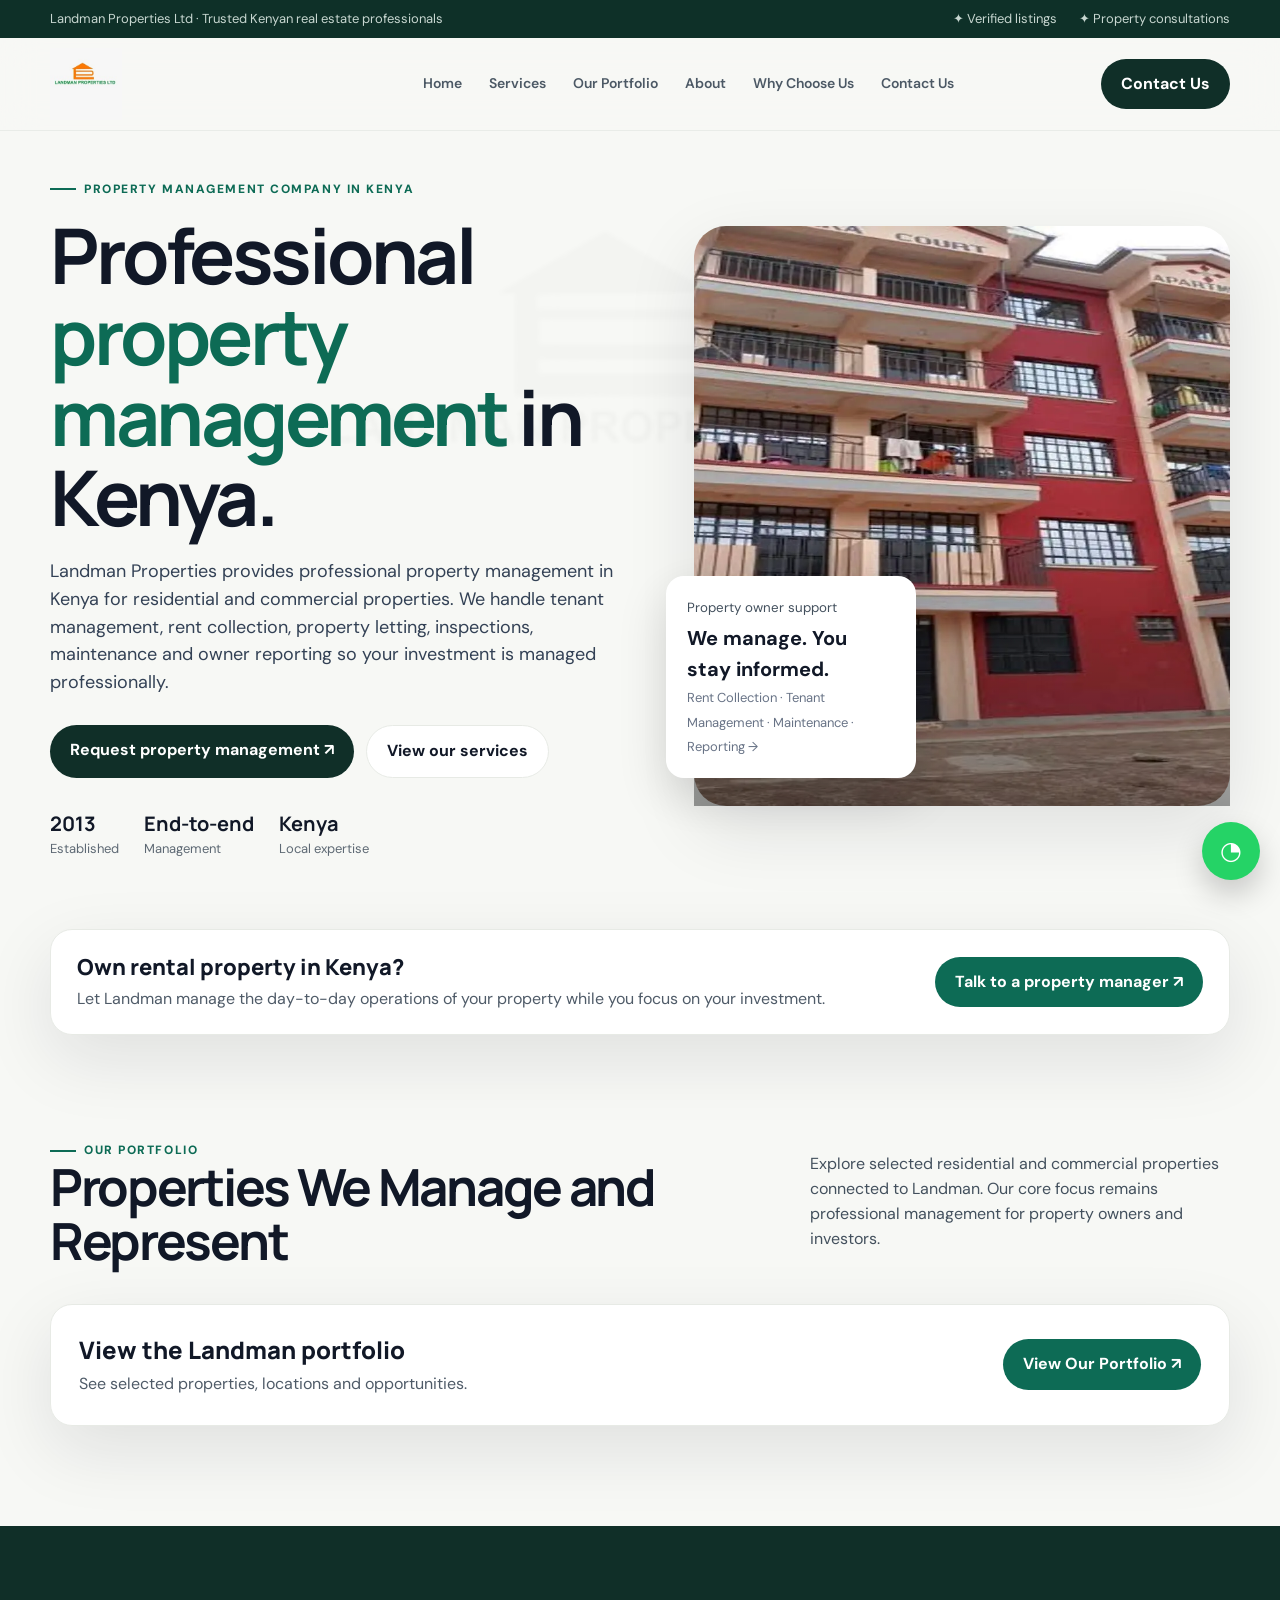
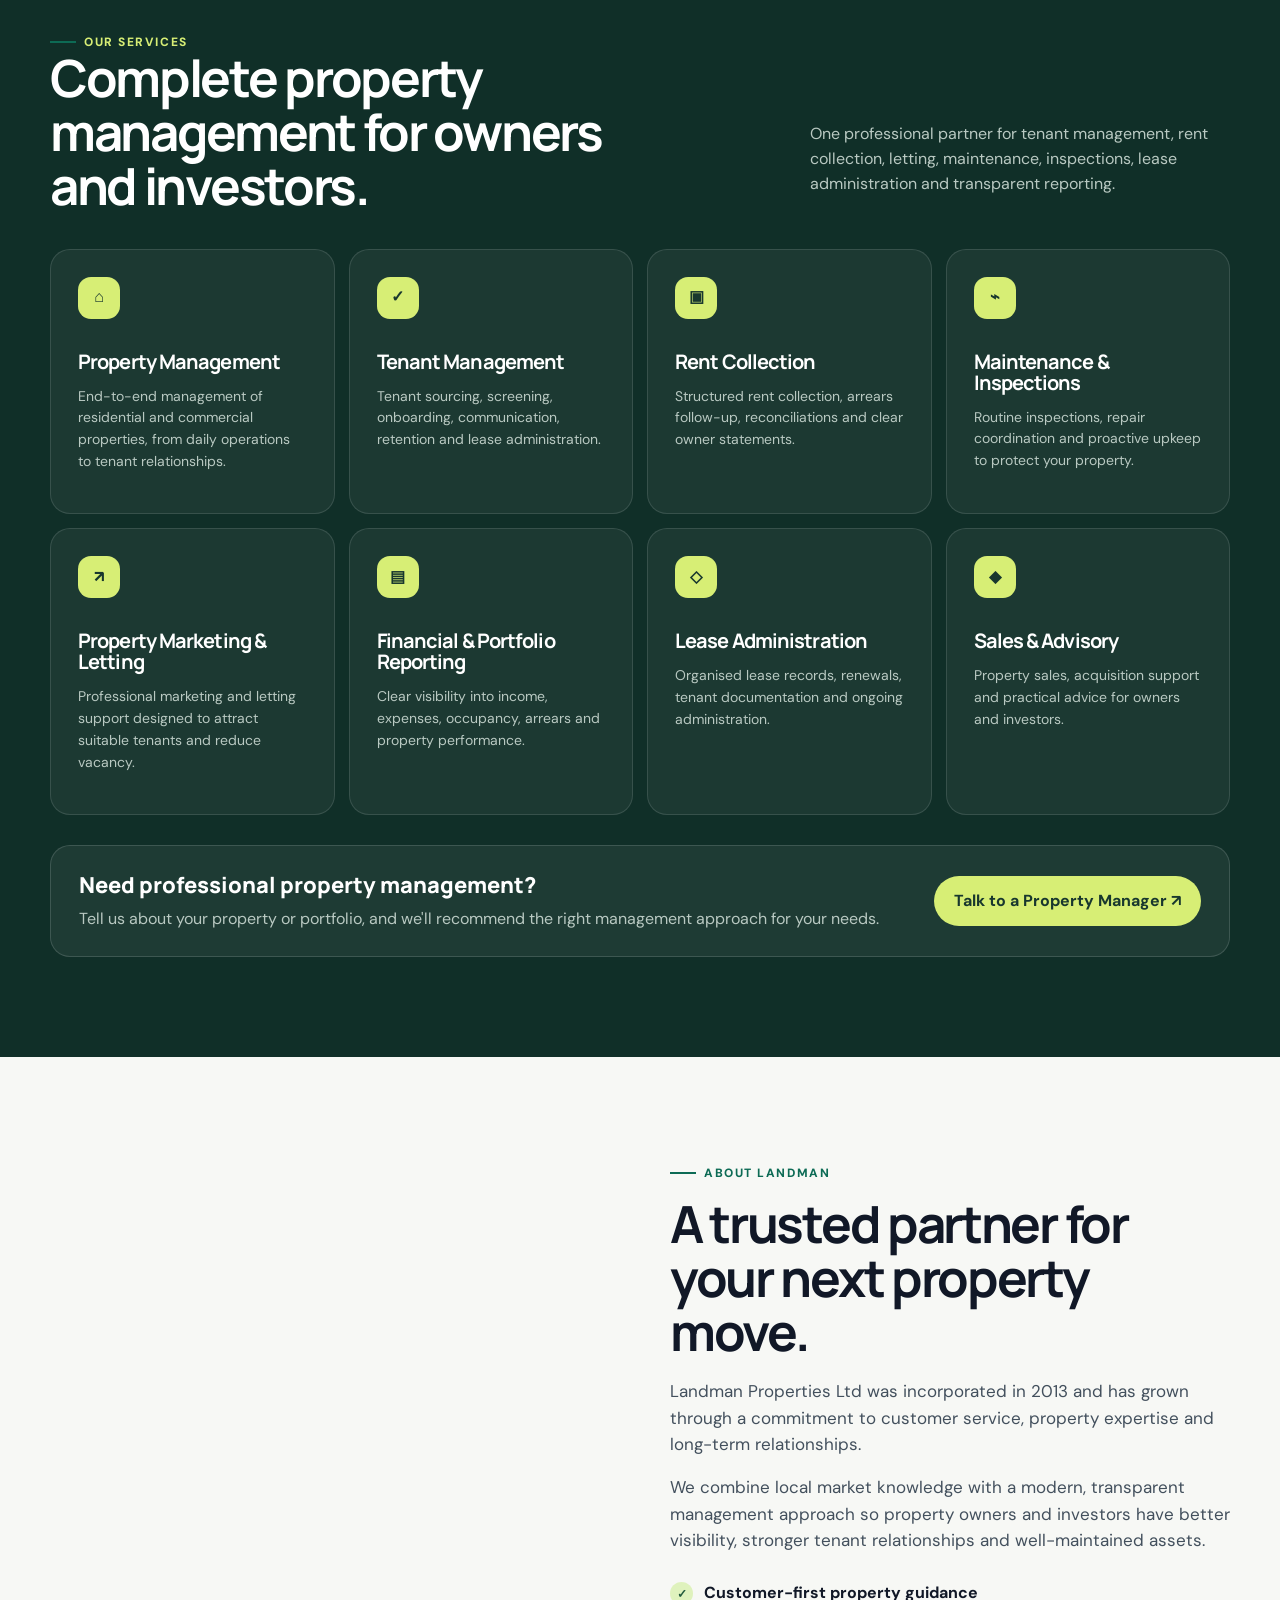
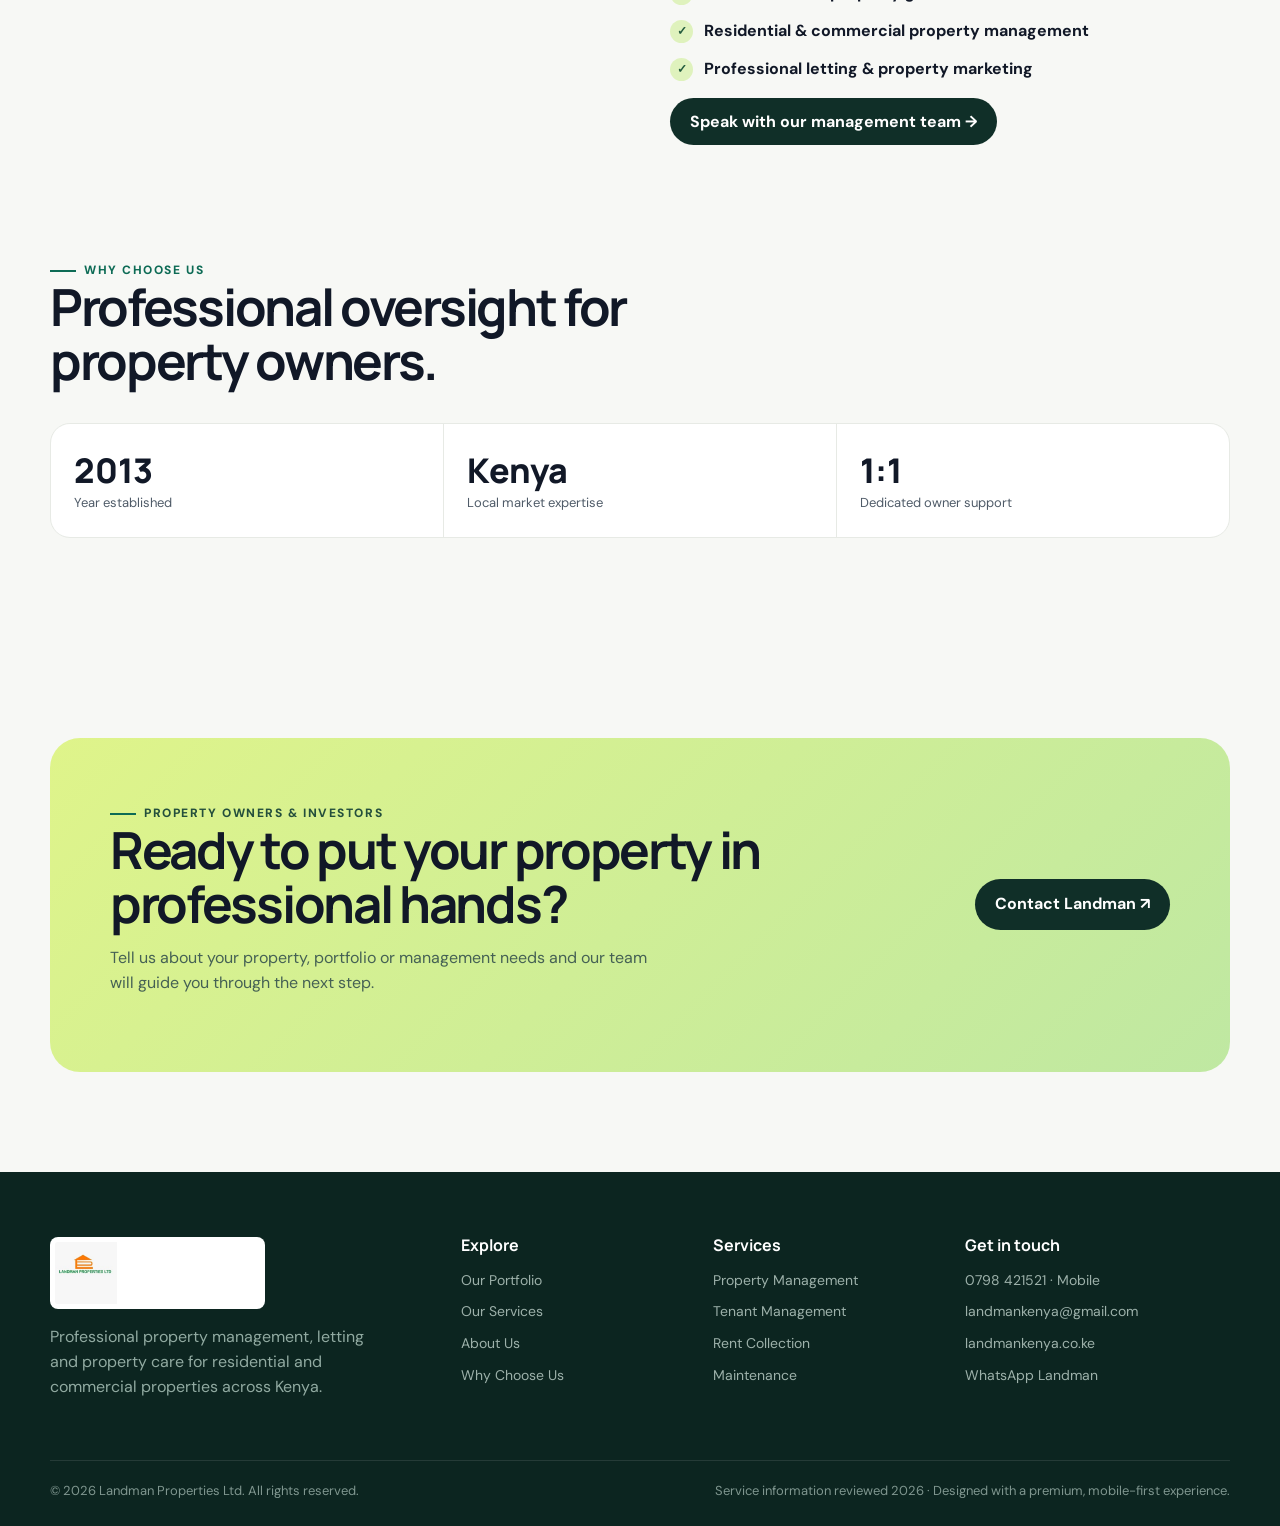
==== index.html @ 20ffd0d1 "Fix hero image path for static output" ====
<!doctype html>
<html lang="en">
<head>
  <meta charset="utf-8">
  <meta name="viewport" content="width=device-width,initial-scale=1">
  <meta name="description" content="Professional property management in Kenya for landlords and property owners. Tenant management, rent collection, letting, maintenance and inspections.">
  <meta name="keywords" content="property management Kenya, property management company Kenya, property management Nairobi, property managers Nairobi, rental property management Kenya, rent collection Kenya, tenant management Kenya, property letting Kenya, property maintenance Kenya, property management company Nairobi, commercial property management Kenya">
    <meta name="robots" content="index,follow,max-image-preview:large,max-snippet:-1,max-video-preview:-1">  <link rel="canonical" href="https://landmankenya.co.ke/">  <meta name="theme-color" content="#0d6b55">
    <meta property="og:type" content="website">  <meta property="og:locale" content="en_KE">
    <meta property="og:site_name" content="Landman Properties Ltd">  <meta property="og:title" content="Property Management Company in Kenya | Landman Properties Ltd">
    <meta property="og:description" content="Professional property management in Kenya covering tenant management, rent collection, letting, maintenance, inspections and owner reporting.">  <meta property="og:url" content="https://landmankenya.co.ke/">
    <meta property="og:image" content="https://landmankenya.co.ke/landman-logo.jpg">  <meta name="twitter:card" content="summary_large_image">
    <meta name="twitter:title" content="Property Management Company in Kenya | Landman Properties Ltd">  <meta name="twitter:description" content="Professional property management, rent collection, tenant management, letting and maintenance services in Kenya.">
    <meta name="twitter:image" content="https://landmankenya.co.ke/landman-logo.jpg">
  <title>Property Management Company in Kenya | Landman Properties Ltd</title>
  <link rel="icon" href="/landman-logo.jpg" type="image/jpeg">
  <link rel="preconnect" href="https://fonts.googleapis.com"><link rel="preconnect" href="https://fonts.gstatic.com" crossorigin><link rel="preload" as="style" href="https://fonts.googleapis.com/css2?family=DM+Sans:wght@400;500;600;700&family=Manrope:wght@500;600;700;800&display=swap" onload="this.onload=null;this.rel='stylesheet'"><noscript><link rel="stylesheet" href="https://fonts.googleapis.com/css2?family=DM+Sans:wght@400;500;600;700&family=Manrope:wght@500;600;700;800&display=swap"></noscript>
  <style>
    :root{
      --ink:#111827;--muted:#4f5b68;--paper:#f7f8f5;--white:#fff;
      --brand:#0d6b55;--brand2:#164c40;--lime:#d7ee75;--line:#e7eae5;
      --shadow:0 24px 70px rgba(17,24,39,.10);--radius:24px;
    }
    *{box-sizing:border-box} html{scroll-behavior:auto}
    body:before{content:"";position:fixed;inset:0;background:url("/landman-logo.jpg") center 46%/min(720px,58vw) auto no-repeat;opacity:.035;pointer-events:none;z-index:-1;filter:grayscale(1)}
    body{margin:0;font-family:"DM Sans",sans-serif;color:var(--ink);background:var(--paper);line-height:1.55}
    a{text-decoration:none;color:inherit} button,input,select{font:inherit}
    .container{width:min(1180px,calc(100% - 40px));margin:auto}
    .topbar{background:#0e3028;color:#dce9e3;font-size:13px}
    .topbar .inner{min-height:38px;display:flex;align-items:center;justify-content:space-between;gap:20px}
    .topbar span{opacity:.9}.toplinks{display:flex;gap:22px}
    header{position:sticky;top:0;z-index:50;background:rgba(247,248,245,.88);backdrop-filter:blur(18px);border-bottom:1px solid rgba(231,234,229,.8)}
    nav{height:92px;display:flex;align-items:center;justify-content:space-between;gap:28px}
    .logo{display:flex;align-items:center;gap:11px;font-family:Manrope;font-weight:800;letter-spacing:-.5px}
    .logo-mark{width:38px;height:38px;border-radius:12px;background:var(--brand);display:grid;place-items:center;color:white;font-weight:800}
    .navlinks{display:flex;align-items:center;gap:27px;color:#4c5965;font-size:14px;font-weight:600}
    .navlinks a:hover{color:var(--brand)}
    .nav-actions{display:flex;align-items:center;gap:10px}.btn{border:0;border-radius:999px;padding:13px 20px;font-weight:700;cursor:pointer;transition:.25s}
    .btn-dark{background:#102f28;color:#fff}.btn-dark:hover{transform:translateY(-2px);box-shadow:0 12px 28px rgba(16,47,40,.2)}
    .btn-light{background:#fff;border:1px solid var(--line)}.btn-green{background:var(--brand);color:#fff}
    .menu{display:none;border:0;background:none;font-size:28px}
    .hero{padding:42px 0 70px}.hero-grid{display:grid;grid-template-columns:1.05fr .95fr;gap:52px;align-items:center}
    .eyebrow{display:inline-flex;gap:8px;align-items:center;color:var(--brand);font-weight:800;font-size:12px;text-transform:uppercase;letter-spacing:.13em}
    .eyebrow:before{content:"";width:26px;height:2px;background:var(--brand)}
    h1,h2,h3{font-family:Manrope;letter-spacing:-.045em;line-height:1.05;margin:0}
    h1{font-size:clamp(48px,6vw,82px);max-width:730px;margin:17px 0 20px}
    .hero-copy{font-size:18px;color:#334155;max-width:590px}.hero-buttons{display:flex;gap:12px;margin:28px 0 30px;flex-wrap:wrap}
    .trust{display:flex;gap:25px;flex-wrap:wrap;color:#5e6974;font-size:13px}.trust strong{display:block;color:var(--ink);font-size:20px;font-family:Manrope}
    .hero-media{position:relative}.hero-img{height:580px;border-radius:32px;overflow:hidden;box-shadow:var(--shadow);background:url("/public/images/landman-property-management-kenya.webp") center/cover}
    .hero-img:after{content:"";position:absolute;inset:0;background:linear-gradient(180deg,transparent 55%,rgba(0,0,0,.38))}
    .floating{position:absolute;z-index:2;left:-28px;bottom:28px;background:#fff;border:1px solid rgba(255,255,255,.8);padding:18px 20px;border-radius:18px;box-shadow:0 18px 50px rgba(0,0,0,.14);width:250px}
    .floating small{color:#43505d}.floating strong{display:block;font-size:20px;margin-top:3px}
    .search{margin-top:-22px;position:relative;z-index:5}.search-box{background:#fff;border:1px solid var(--line);border-radius:22px;padding:12px;display:grid;grid-template-columns:1fr 1fr 1fr auto;gap:10px;box-shadow:var(--shadow)}
    .field{background:#f7f8f6;border-radius:14px;padding:9px 14px}.field label{display:block;font-size:11px;color:#4f5b68;text-transform:uppercase;font-weight:800;letter-spacing:.08em}.field select{width:100%;border:0;background:none;outline:0;font-weight:700;color:var(--ink);padding-top:4px}
    section{padding:100px 0}.section-head{display:flex;justify-content:space-between;gap:30px;align-items:end;margin-bottom:36px}.section-head h2{font-size:clamp(36px,4vw,55px);max-width:640px}.section-head p{max-width:420px;color:#43505d}
    .cards{display:grid;grid-template-columns:repeat(3,1fr);gap:18px}.card{background:#fff;border:1px solid var(--line);border-radius:var(--radius);overflow:hidden;transition:.25s}.card:hover{transform:translateY(-6px);box-shadow:var(--shadow)}
    .card-img{height:250px;background-size:cover;background-position:center;position:relative}.tag{position:absolute;top:16px;left:16px;background:#fff;padding:7px 11px;border-radius:999px;font-size:12px;font-weight:800}.price{position:absolute;right:16px;bottom:16px;background:#102f28;color:#fff;padding:8px 12px;border-radius:10px;font-weight:800}
    .card-body{padding:21px}.card-body h3{font-size:21px;margin-bottom:6px}.location{color:#43505d;font-size:14px}.meta{display:flex;gap:15px;color:#4f5b68;font-size:13px;margin-top:16px;padding-top:15px;border-top:1px solid var(--line)}
    .dark{background:#102f28;color:#fff}.dark .section-head p,.dark .muted{color:#b9c9c2}
    .services{display:grid;grid-template-columns:repeat(4,1fr);gap:14px}.service{padding:27px;border:1px solid rgba(255,255,255,.12);border-radius:20px;background:rgba(255,255,255,.05)}.service .icon{width:42px;height:42px;border-radius:13px;background:var(--lime);color:#18372e;display:grid;place-items:center;font-weight:900;margin-bottom:32px}.service h3{font-size:20px;margin-bottom:8px}.service p{color:#b9c9c2;font-size:14px}
    .split{display:grid;grid-template-columns:1fr 1fr;gap:60px;align-items:center}.about-img{height:560px;border-radius:28px;background:url("https://images.unsplash.com/photo-1600607687939-ce8a6c25118c?auto=format&fit=crop&w=1000&q=75") center/cover}
    .about-copy h2{font-size:clamp(38px,4vw,60px);margin:15px 0 20px}.about-copy p{color:#43505d;font-size:17px}.checks{display:grid;gap:13px;margin:28px 0}.check{display:flex;gap:11px;align-items:center;font-weight:700}.check i{width:23px;height:23px;border-radius:50%;background:#dff2bd;color:#235b3d;display:grid;place-items:center;font-style:normal;font-size:12px}
    .stats{display:grid;grid-template-columns:repeat(3,1fr);gap:1px;background:var(--line);border:1px solid var(--line);border-radius:20px;overflow:hidden;margin-top:28px}.stat{background:#fff;padding:23px}.stat strong{font:800 34px Manrope}.stat span{display:block;color:#4f5b68;font-size:13px}
    .cta{background:linear-gradient(135deg,#dff48a,#bfe8a2);border-radius:30px;padding:60px;display:flex;justify-content:space-between;align-items:center;gap:30px}.cta h2{font-size:clamp(35px,4vw,56px);max-width:700px}.cta p{color:#456154;max-width:560px}
    footer{background:#0c2520;color:#d9e4df;padding:65px 0 25px}.footgrid{display:grid;grid-template-columns:1.4fr .8fr .8fr 1fr;gap:40px}.footer-brand p{color:#91aaa1;max-width:330px}.foot h3{color:#fff;font-family:Manrope;font-size:16px;margin:0 0 16px;letter-spacing:0}.foot a{display:block;color:#9db1aa;margin:10px 0;font-size:14px}.copyright{border-top:1px solid rgba(255,255,255,.1);margin-top:45px;padding-top:20px;color:#7f968f;font-size:13px;display:flex;justify-content:space-between}
    .wa{position:fixed;right:20px;bottom:20px;width:58px;height:58px;border-radius:50%;background:#25d366;color:white;display:grid;place-items:center;font-size:25px;box-shadow:0 14px 30px rgba(0,0,0,.2);z-index:60}
    .reveal{opacity:0;transform:translateY(18px);transition:.7s ease}.reveal.show{opacity:1;transform:none}
    .brand-logo{width:225px;height:auto;max-height:72px;object-fit:contain;object-position:left center;display:block}
    .footer-logo{width:215px;max-height:72px;background:#fff;border-radius:8px;padding:5px}
    @media(max-width:950px){.navlinks,.nav-actions .btn{display:none}.menu{display:block}.hero-grid,.split{grid-template-columns:1fr}.hero-img{height:480px}.floating{left:18px}.cards{grid-template-columns:1fr 1fr}.services{grid-template-columns:1fr 1fr}.search-box{grid-template-columns:1fr 1fr}.search-box .btn{grid-column:span 2}.footgrid{grid-template-columns:1fr 1fr}}
    @media(max-width:620px){.container{width:min(100% - 24px,1180px)}.toplinks{display:none}.hero{padding-top:25px}nav{height:82px}.hero-img{height:410px;border-radius:23px}h1{font-size:48px}.brand-logo{width:190px;max-height:60px}.footer-logo{width:190px;max-height:60px}.cards,.services,.stats,.footgrid{grid-template-columns:1fr}.search-box{grid-template-columns:1fr}.search-box .btn{grid-column:auto}.section-head{display:block}.cta{padding:35px 25px;display:block}.service-cta{display:block!important}.service-cta .btn{margin-top:15px}.cta .btn{margin-top:15px}.copyright{display:block}.copyright span{display:block;margin-top:8px}}
  @media (prefers-reduced-motion:reduce){html{scroll-behavior:auto}.reveal{opacity:1;transform:none;transition:none}.btn,.card{transition:none}}
  
    .mobile-open{display:flex!important;position:absolute;left:12px;right:12px;top:82px;background:#fff;padding:20px;border-radius:18px;box-shadow:0 20px 50px rgba(0,0,0,.12);flex-direction:column;align-items:flex-start}
</style>
  <script type="application/ld+json">
  {
    "@context":"https://schema.org",
    "@type":["RealEstateAgent","LocalBusiness"],
    "name":"Landman Properties Ltd",
    "url":"https://landmankenya.co.ke/",
    "logo":"https://landmankenya.co.ke/landman-logo.jpg",
    "image":"https://landmankenya.co.ke/landman-logo.jpg",
    "telephone":"+254798421521",
    "email":"landmankenya@gmail.com",
    "description":"Professional property management company in Kenya providing property management, tenant management, rent collection, letting, maintenance, inspections and owner reporting.",
    "areaServed":{"@type":"Country","name":"Kenya"},
    "sameAs":[],
    "serviceType":[
      "Property Management",
      "Tenant Management",
      "Rent Collection",
      "Property Letting",
      "Property Marketing",
      "Property Maintenance",
      "Property Inspections",
      "Property Portfolio Reporting"
    ]
  }
  </script>
<link rel="preload" as="image" href="/public/images/landman-property-management-kenya.webp" fetchpriority="high"></head>
<body>
  <div class="topbar"><div class="container inner"><span>Landman Properties Ltd · Trusted Kenyan real estate professionals</span><div class="toplinks"><span>✦ Verified listings</span><span>✦ Property consultations</span></div></div></div>
  <header><nav class="container">
    <a class="logo" href="/"><img src="/landman-logo.jpg" alt="Landman Properties Ltd" width="225" height="72" class="brand-logo" decoding="async"></a>
    <div class="navlinks" id="primary-navigation"><a href="/">Home</a><a href="/services/">Services</a><a href="/properties/">Our Portfolio</a><a href="/about/">About</a><a href="/why-choose-us/">Why Choose Us</a><a href="/contact/">Contact Us</a></div>
    <div class="nav-actions"><a class="btn btn-dark" href="/contact/">Contact Us</a><button class="menu" type="button" aria-expanded="false" aria-controls="primary-navigation" aria-label="Open navigation menu">☰</button></div>
  </nav></header>

  <main>
    <section class="hero"><div class="container hero-grid">
      <div class="reveal">
        <div class="eyebrow">Property Management Company in Kenya</div>
        <h1>Professional <em style="color:var(--brand);font-style:normal">property management</em> in Kenya.</h1>
        <p class="hero-copy">Landman Properties provides professional property management in Kenya for residential and commercial properties. We handle tenant management, rent collection, property letting, inspections, maintenance and owner reporting so your investment is managed professionally.</p>
        <div class="hero-buttons"><a class="btn btn-dark" href="/contact/">Request property management ↗</a><a class="btn btn-light" href="/services/">View our services</a></div>
        <div class="trust"><div><strong>2013</strong>Established</div><div><strong>End-to-end</strong>Management</div><div><strong>Kenya</strong>Local expertise</div></div>
      </div>
      <div class="hero-media reveal"><div class="hero-img"></div><div class="floating"><small>Property owner support</small><strong>We manage. You stay informed.</strong><span style="font-size:13px;color:#687386">Rent Collection · Tenant Management · Maintenance · Reporting →</span></div></div>
    </div></section>

    <div class="container reveal"><div class="owner-strip" style="background:#fff;border:1px solid var(--line);border-radius:22px;padding:22px 26px;display:flex;justify-content:space-between;align-items:center;gap:25px;box-shadow:var(--shadow)"><div><strong style="font:800 22px Manrope">Own rental property in Kenya?</strong><div style="color:var(--muted);margin-top:4px">Let Landman manage the day-to-day operations of your property while you focus on your investment.</div></div><a class="btn btn-green" href="/contact/">Talk to a property manager ↗</a></div></div>

    <section id="properties"><div class="container">
      <div class="section-head reveal">
        <div><div class="eyebrow">Our Portfolio</div><h2>Properties We Manage and Represent</h2></div>
        <p>Explore selected residential and commercial properties connected to Landman. Our core focus remains professional management for property owners and investors.</p>
      </div>
      <div class="owner-strip reveal" style="background:#fff;border:1px solid var(--line);border-radius:22px;padding:28px;display:flex;justify-content:space-between;align-items:center;gap:25px;box-shadow:var(--shadow)">
        <div><strong style="font:800 24px Manrope">View the Landman portfolio</strong><div style="color:var(--muted);margin-top:6px">See selected properties, locations and opportunities.</div></div>
        <a class="btn btn-green" href="/properties/">View Our Portfolio ↗</a>
      </div>
    </div></section>

    <section id="services" class="dark"><div class="container">
      <div class="section-head reveal"><div><div class="eyebrow" style="color:var(--lime)">Our Services</div><h2>Complete property management for owners and investors.</h2></div><p>One professional partner for tenant management, rent collection, letting, maintenance, inspections, lease administration and transparent reporting.</p></div>
      <div class="services">
        <div class="service reveal"><div class="icon">⌂</div><h3>Property Management</h3><p>End-to-end management of residential and commercial properties, from daily operations to tenant relationships.</p></div>
        <div class="service reveal"><div class="icon">✓</div><h3>Tenant Management</h3><p>Tenant sourcing, screening, onboarding, communication, retention and lease administration.</p></div>
        <div class="service reveal"><div class="icon">▣</div><h3>Rent Collection</h3><p>Structured rent collection, arrears follow-up, reconciliations and clear owner statements.</p></div>
        <div class="service reveal"><div class="icon">⌁</div><h3>Maintenance & Inspections</h3><p>Routine inspections, repair coordination and proactive upkeep to protect your property.</p></div>
        <div class="service reveal"><div class="icon">↗</div><h3>Property Marketing & Letting</h3><p>Professional marketing and letting support designed to attract suitable tenants and reduce vacancy.</p></div>
        <div class="service reveal"><div class="icon">▤</div><h3>Financial & Portfolio Reporting</h3><p>Clear visibility into income, expenses, occupancy, arrears and property performance.</p></div>
        <div class="service reveal"><div class="icon">◇</div><h3>Lease Administration</h3><p>Organised lease records, renewals, tenant documentation and ongoing administration.</p></div>
        <div class="service reveal"><div class="icon">◆</div><h3>Sales & Advisory</h3><p>Property sales, acquisition support and practical advice for owners and investors.</p></div>
      </div>
      <div class="service-cta reveal" style="margin-top:30px;padding:24px 28px;border:1px solid rgba(255,255,255,.14);border-radius:20px;background:rgba(255,255,255,.06);display:flex;align-items:center;justify-content:space-between;gap:24px">
        <div><strong style="font:800 22px Manrope;color:#fff">Need professional property management?</strong><p style="margin:6px 0 0;color:#b9c9c2">Tell us about your property or portfolio, and we'll recommend the right management approach for your needs.</p></div>
        <a class="btn" style="background:var(--lime);color:#18372e;white-space:nowrap" href="/contact/">Talk to a Property Manager ↗</a>
      </div>
    </div></section>

    <section id="about"><div class="container split">
      <div class="about-img reveal"></div>
      <div class="about-copy reveal"><div class="eyebrow">About Landman</div><h2>A trusted partner for your next property move.</h2><p>Landman Properties Ltd was incorporated in 2013 and has grown through a commitment to customer service, property expertise and long-term relationships.</p><p>We combine local market knowledge with a modern, transparent management approach so property owners and investors have better visibility, stronger tenant relationships and well-maintained assets.</p>
      <div class="checks"><div class="check"><i>✓</i> Customer-first property guidance</div><div class="check"><i>✓</i> Residential & commercial property management</div><div class="check"><i>✓</i> Professional letting & property marketing</div></div>
      <a class="btn btn-dark" href="/contact/">Speak with our management team →</a></div>
    </div></section>

    <section id="stories" style="padding-top:20px"><div class="container"><div class="section-head reveal"><div><div class="eyebrow">Why Choose Us</div><h2>Professional oversight for property owners.</h2></div></div><div class="stats reveal"><div class="stat"><strong>2013</strong><span>Year established</span></div><div class="stat"><strong>Kenya</strong><span>Local market expertise</span></div><div class="stat"><strong>1:1</strong><span>Dedicated owner support</span></div></div></div></section>

    <section><div class="container"><div class="cta reveal"><div><div class="eyebrow" style="color:#244f3c">Property owners & investors</div><h2>Ready to put your property in professional hands?</h2><p>Tell us about your property, portfolio or management needs and our team will guide you through the next step.</p></div><a class="btn btn-dark" href="/contact/">Contact Landman ↗</a></div></div></section>
  </main>

  <footer><div class="container">
    <div class="footgrid">
      <div class="footer-brand"><a class="logo" href="/"><img src="landman-logo.jpg" alt="Landman Properties Ltd" width="225" height="72" class="brand-logo footer-logo" decoding="async"></a><p>Professional property management, letting and property care for residential and commercial properties across Kenya.</p></div>
      <div class="foot"><h3>Explore</h3><a href="/properties/">Our Portfolio</a><a href="/services/">Our Services</a><a href="/about/">About Us</a><a href="/why-choose-us/">Why Choose Us</a></div>
      <div class="foot"><h3>Services</h3><a href="/services/">Property Management</a><a href="/services/">Tenant Management</a><a href="/services/">Rent Collection</a><a href="/services/">Maintenance</a></div>
      <div class="foot"><h3>Get in touch</h3>
<a href="tel:+254798421521">0798 421521 · Mobile</a>
<a href="mailto:landmankenya@gmail.com">landmankenya@gmail.com</a>
<a href="https://landmankenya.co.ke/">landmankenya.co.ke</a>
<a href="https://wa.me/254798421521">WhatsApp Landman</a></div>
    </div>
    <div class="copyright"><span>© <span id="year"></span> Landman Properties Ltd. All rights reserved.</span><span>Service information reviewed 2026 · Designed with a premium, mobile-first experience.</span></div>
  </div></footer>
  <a class="wa" href="https://wa.me/254798421521" aria-label="WhatsApp">◔</a>

  <script>
    document.getElementById('year').textContent=new Date().getFullYear();
    const revealItems=document.querySelectorAll('.reveal');
    if('IntersectionObserver' in window){
      const io=new IntersectionObserver(es=>{
        es.forEach(e=>{
          if(!e.isIntersecting)return;
          e.target.classList.add('show');
          io.unobserve(e.target);
        });
      },{threshold:.12});
      revealItems.forEach(el=>io.observe(el));
    }else{
      revealItems.forEach(el=>el.classList.add('show'));
    }
    const menu=document.querySelector('.menu'),nav=document.querySelector('.navlinks');
    if(menu&&nav) menu.addEventListener('click',()=>{
      const open=nav.dataset.open==='1';
      nav.dataset.open=open?'0':'1';
      menu.setAttribute('aria-expanded',open?'false':'true');
      menu.setAttribute('aria-label',open?'Open navigation menu':'Close navigation menu');
      nav.classList.toggle('mobile-open',!open);
    });
  </script>
</body>
</html>
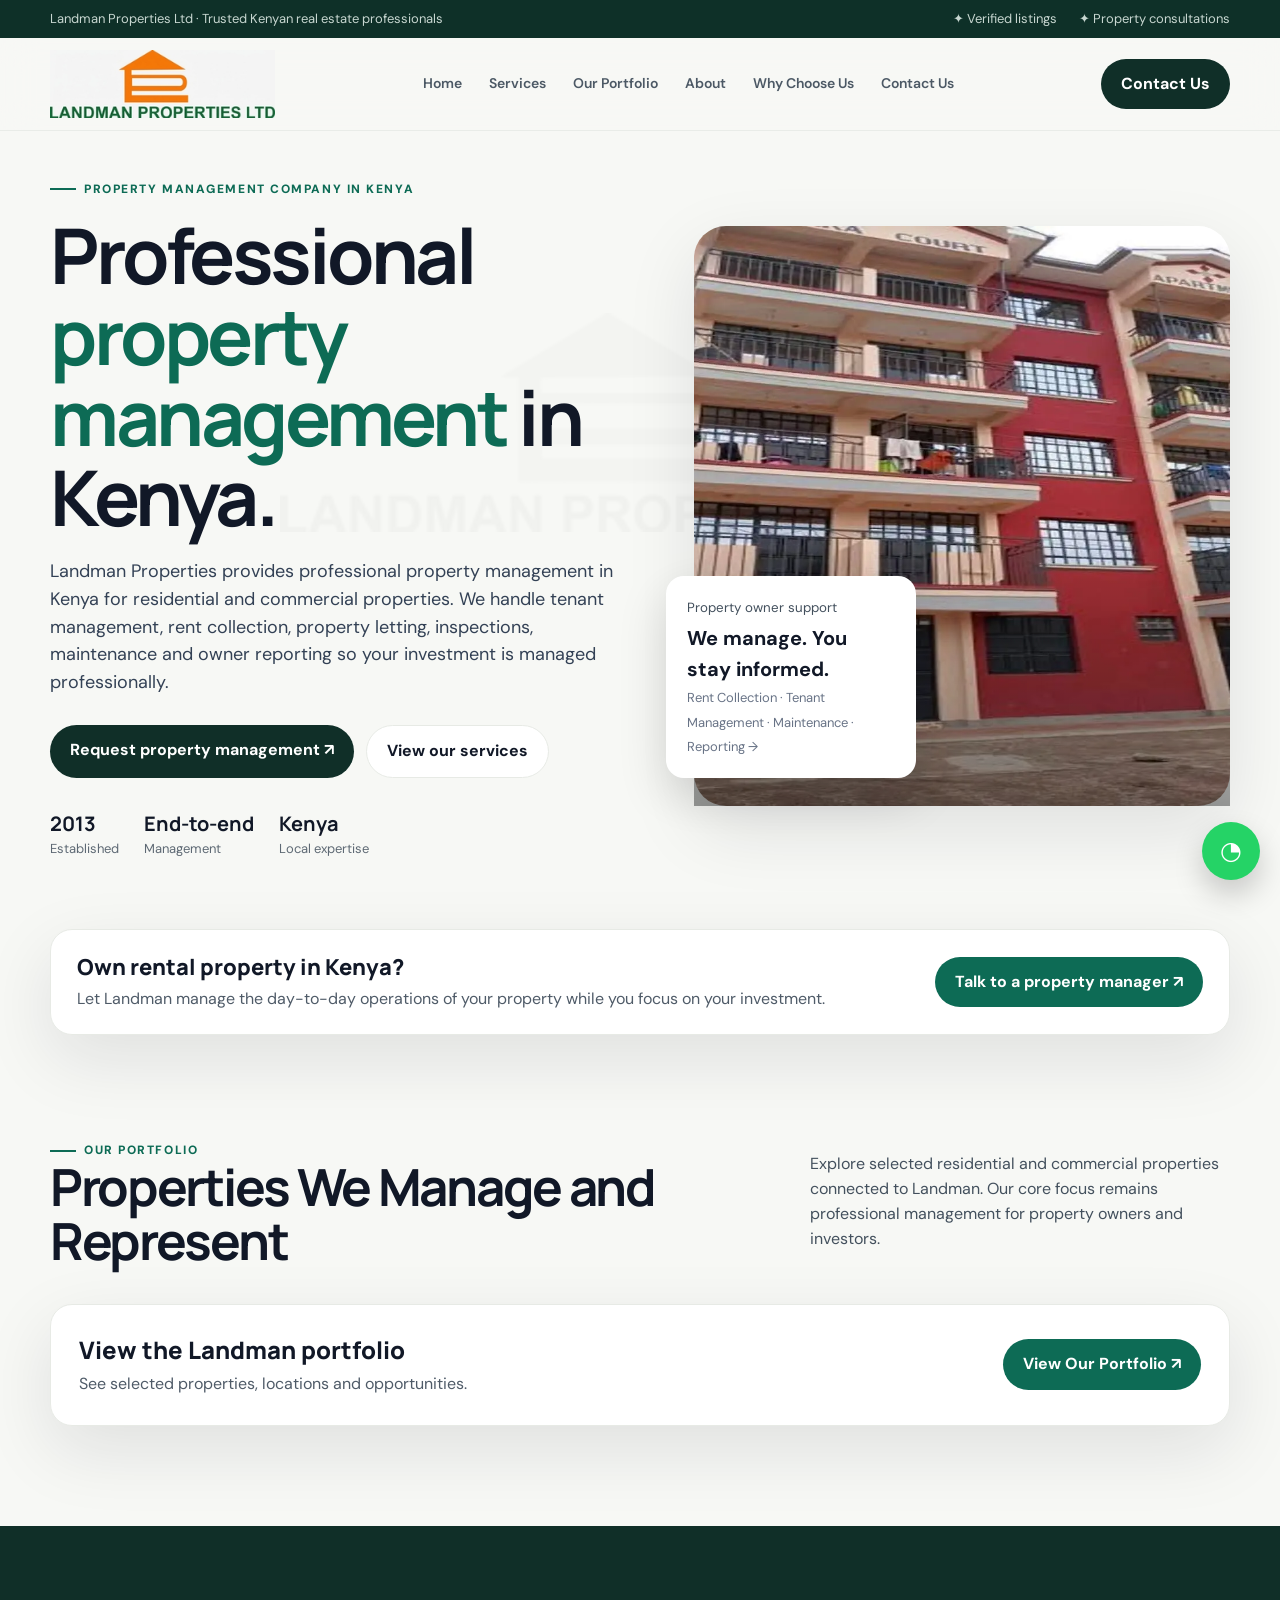
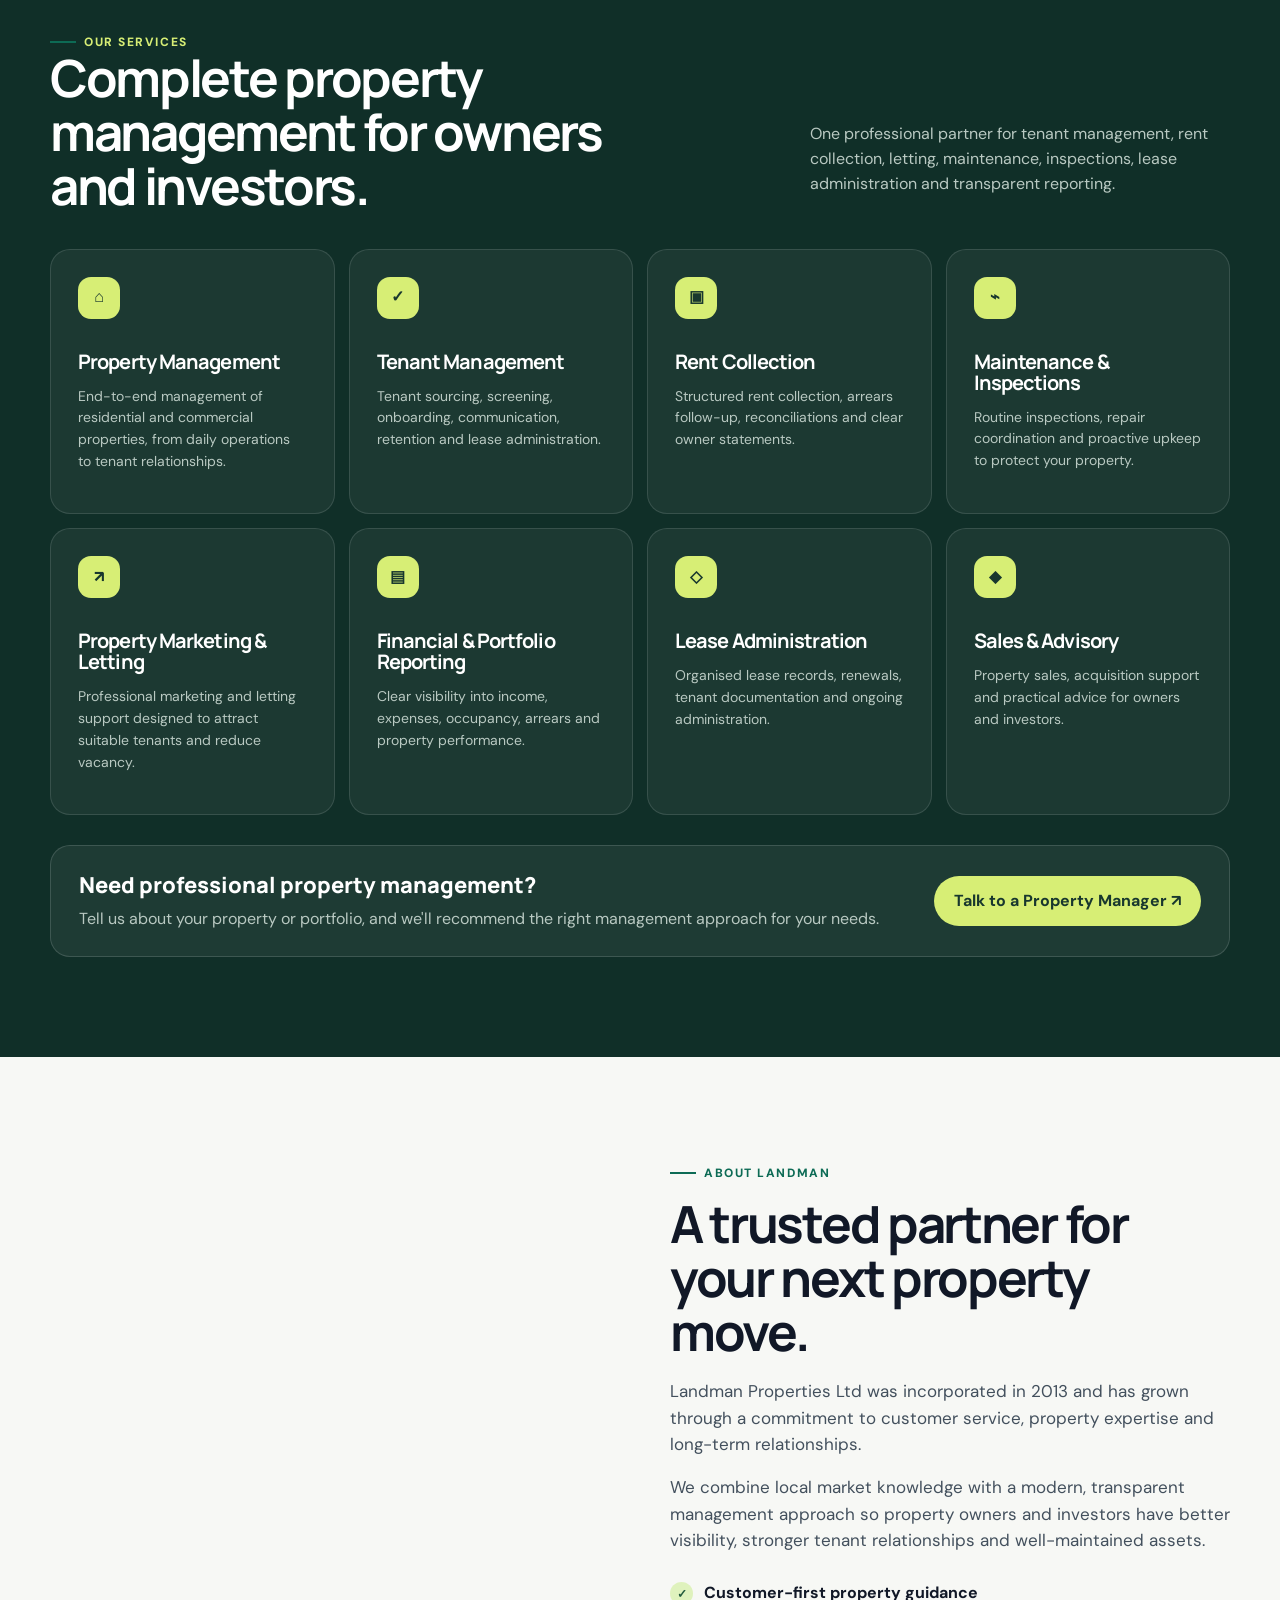
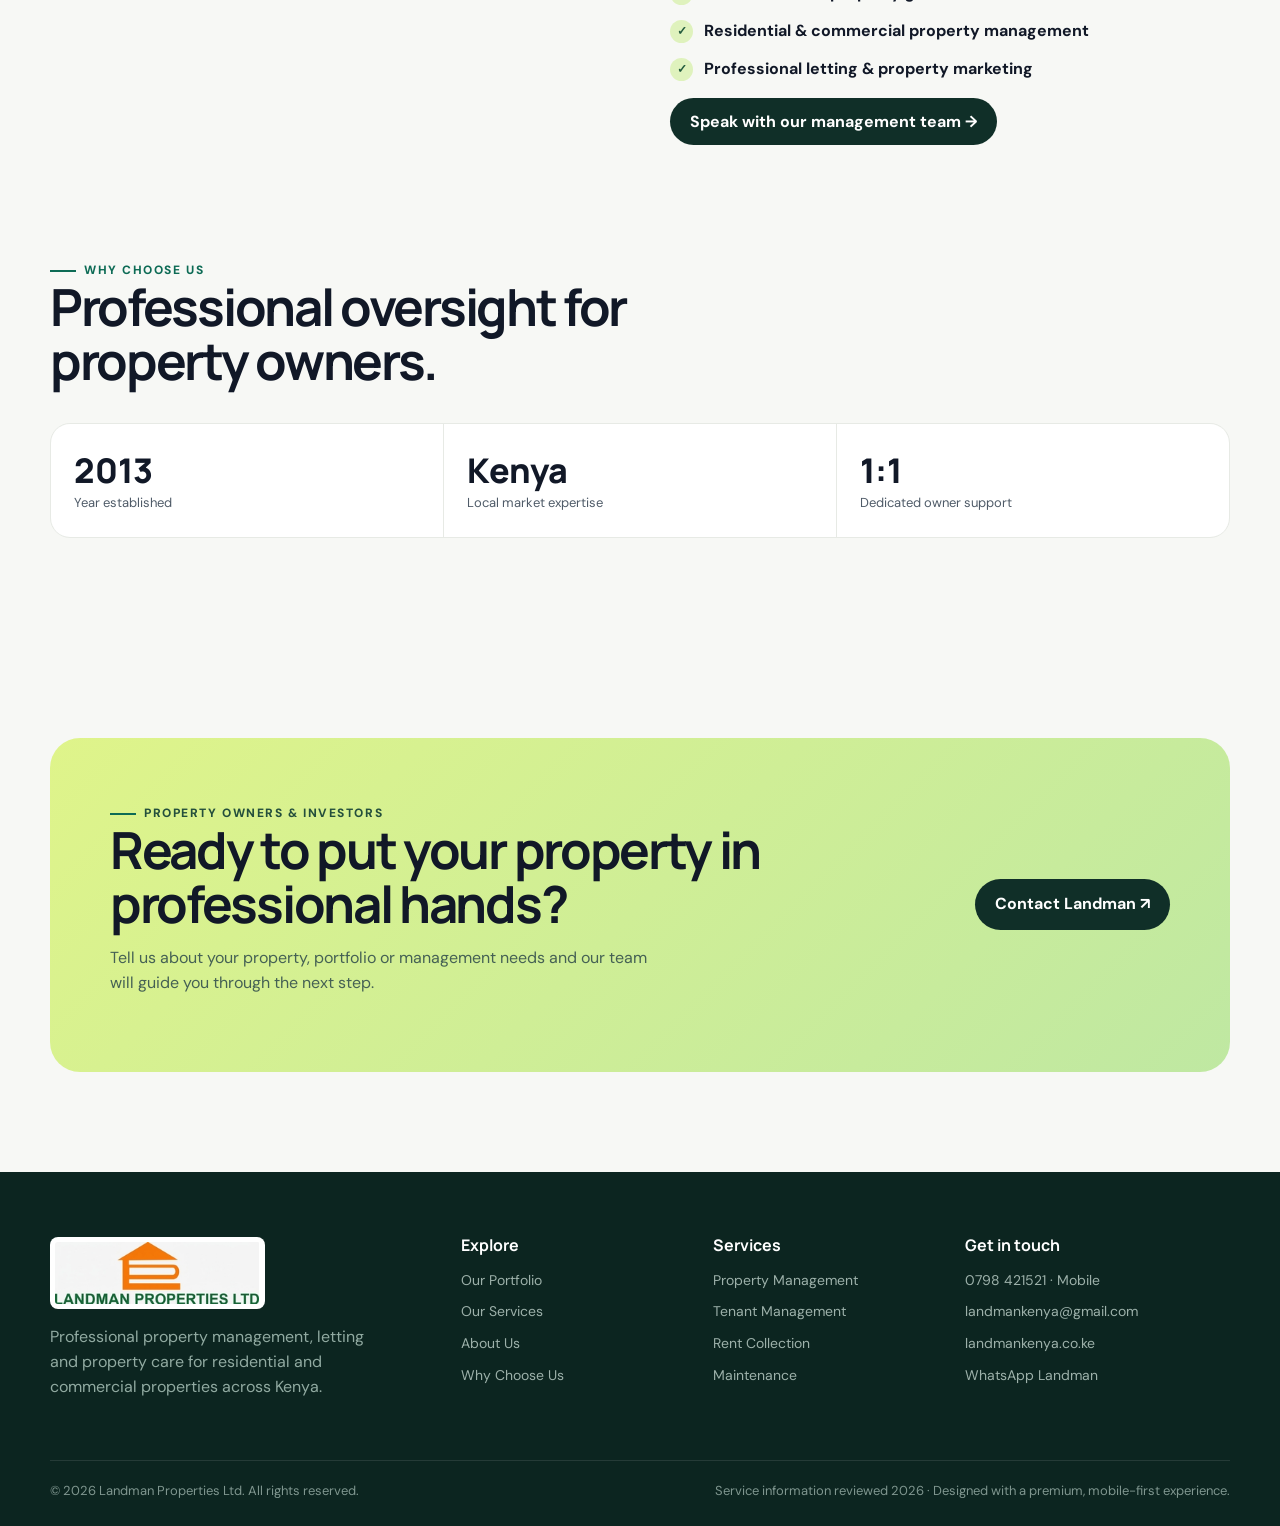
==== commit 2b978e67: "Fix Landman logo references to PNG" ====
--- a/index.html
+++ b/index.html
@@ -9,11 +9,11 @@
     <meta property="og:type" content="website">  <meta property="og:locale" content="en_KE">
     <meta property="og:site_name" content="Landman Properties Ltd">  <meta property="og:title" content="Property Management Company in Kenya | Landman Properties Ltd">
     <meta property="og:description" content="Professional property management in Kenya covering tenant management, rent collection, letting, maintenance, inspections and owner reporting.">  <meta property="og:url" content="https://landmankenya.co.ke/">
-    <meta property="og:image" content="https://landmankenya.co.ke/landman-logo.jpg">  <meta name="twitter:card" content="summary_large_image">
+    <meta property="og:image" content="https://landmankenya.co.ke/landman-logo.png">  <meta name="twitter:card" content="summary_large_image">
     <meta name="twitter:title" content="Property Management Company in Kenya | Landman Properties Ltd">  <meta name="twitter:description" content="Professional property management, rent collection, tenant management, letting and maintenance services in Kenya.">
-    <meta name="twitter:image" content="https://landmankenya.co.ke/landman-logo.jpg">
+    <meta name="twitter:image" content="https://landmankenya.co.ke/landman-logo.png">
   <title>Property Management Company in Kenya | Landman Properties Ltd</title>
-  <link rel="icon" href="/landman-logo.jpg" type="image/jpeg">
+  <link rel="icon" href="/landman-logo.png" type="image/jpeg">
   <link rel="preconnect" href="https://fonts.googleapis.com"><link rel="preconnect" href="https://fonts.gstatic.com" crossorigin><link rel="preload" as="style" href="https://fonts.googleapis.com/css2?family=DM+Sans:wght@400;500;600;700&family=Manrope:wght@500;600;700;800&display=swap" onload="this.onload=null;this.rel='stylesheet'"><noscript><link rel="stylesheet" href="https://fonts.googleapis.com/css2?family=DM+Sans:wght@400;500;600;700&family=Manrope:wght@500;600;700;800&display=swap"></noscript>
   <style>
     :root{
@@ -22,7 +22,7 @@
       --shadow:0 24px 70px rgba(17,24,39,.10);--radius:24px;
     }
     *{box-sizing:border-box} html{scroll-behavior:auto}
-    body:before{content:"";position:fixed;inset:0;background:url("/landman-logo.jpg") center 46%/min(720px,58vw) auto no-repeat;opacity:.035;pointer-events:none;z-index:-1;filter:grayscale(1)}
+    body:before{content:"";position:fixed;inset:0;background:url("/landman-logo.png") center 46%/min(720px,58vw) auto no-repeat;opacity:.035;pointer-events:none;z-index:-1;filter:grayscale(1)}
     body{margin:0;font-family:"DM Sans",sans-serif;color:var(--ink);background:var(--paper);line-height:1.55}
     a{text-decoration:none;color:inherit} button,input,select{font:inherit}
     .container{width:min(1180px,calc(100% - 40px));margin:auto}
@@ -79,8 +79,8 @@
     "@type":["RealEstateAgent","LocalBusiness"],
     "name":"Landman Properties Ltd",
     "url":"https://landmankenya.co.ke/",
-    "logo":"https://landmankenya.co.ke/landman-logo.jpg",
-    "image":"https://landmankenya.co.ke/landman-logo.jpg",
+    "logo":"https://landmankenya.co.ke/landman-logo.png",
+    "image":"https://landmankenya.co.ke/landman-logo.png",
     "telephone":"+254798421521",
     "email":"landmankenya@gmail.com",
     "description":"Professional property management company in Kenya providing property management, tenant management, rent collection, letting, maintenance, inspections and owner reporting.",
@@ -102,7 +102,7 @@
 <body>
   <div class="topbar"><div class="container inner"><span>Landman Properties Ltd · Trusted Kenyan real estate professionals</span><div class="toplinks"><span>✦ Verified listings</span><span>✦ Property consultations</span></div></div></div>
   <header><nav class="container">
-    <a class="logo" href="/"><img src="/landman-logo.jpg" alt="Landman Properties Ltd" width="225" height="72" class="brand-logo" decoding="async"></a>
+    <a class="logo" href="/"><img src="/landman-logo.png" alt="Landman Properties Ltd" width="225" height="72" class="brand-logo" decoding="async"></a>
     <div class="navlinks" id="primary-navigation"><a href="/">Home</a><a href="/services/">Services</a><a href="/properties/">Our Portfolio</a><a href="/about/">About</a><a href="/why-choose-us/">Why Choose Us</a><a href="/contact/">Contact Us</a></div>
     <div class="nav-actions"><a class="btn btn-dark" href="/contact/">Contact Us</a><button class="menu" type="button" aria-expanded="false" aria-controls="primary-navigation" aria-label="Open navigation menu">☰</button></div>
   </nav></header>
@@ -164,7 +164,7 @@
 
   <footer><div class="container">
     <div class="footgrid">
-      <div class="footer-brand"><a class="logo" href="/"><img src="landman-logo.jpg" alt="Landman Properties Ltd" width="225" height="72" class="brand-logo footer-logo" decoding="async"></a><p>Professional property management, letting and property care for residential and commercial properties across Kenya.</p></div>
+      <div class="footer-brand"><a class="logo" href="/"><img src="landman-logo.png" alt="Landman Properties Ltd" width="225" height="72" class="brand-logo footer-logo" decoding="async"></a><p>Professional property management, letting and property care for residential and commercial properties across Kenya.</p></div>
       <div class="foot"><h3>Explore</h3><a href="/properties/">Our Portfolio</a><a href="/services/">Our Services</a><a href="/about/">About Us</a><a href="/why-choose-us/">Why Choose Us</a></div>
       <div class="foot"><h3>Services</h3><a href="/services/">Property Management</a><a href="/services/">Tenant Management</a><a href="/services/">Rent Collection</a><a href="/services/">Maintenance</a></div>
       <div class="foot"><h3>Get in touch</h3>
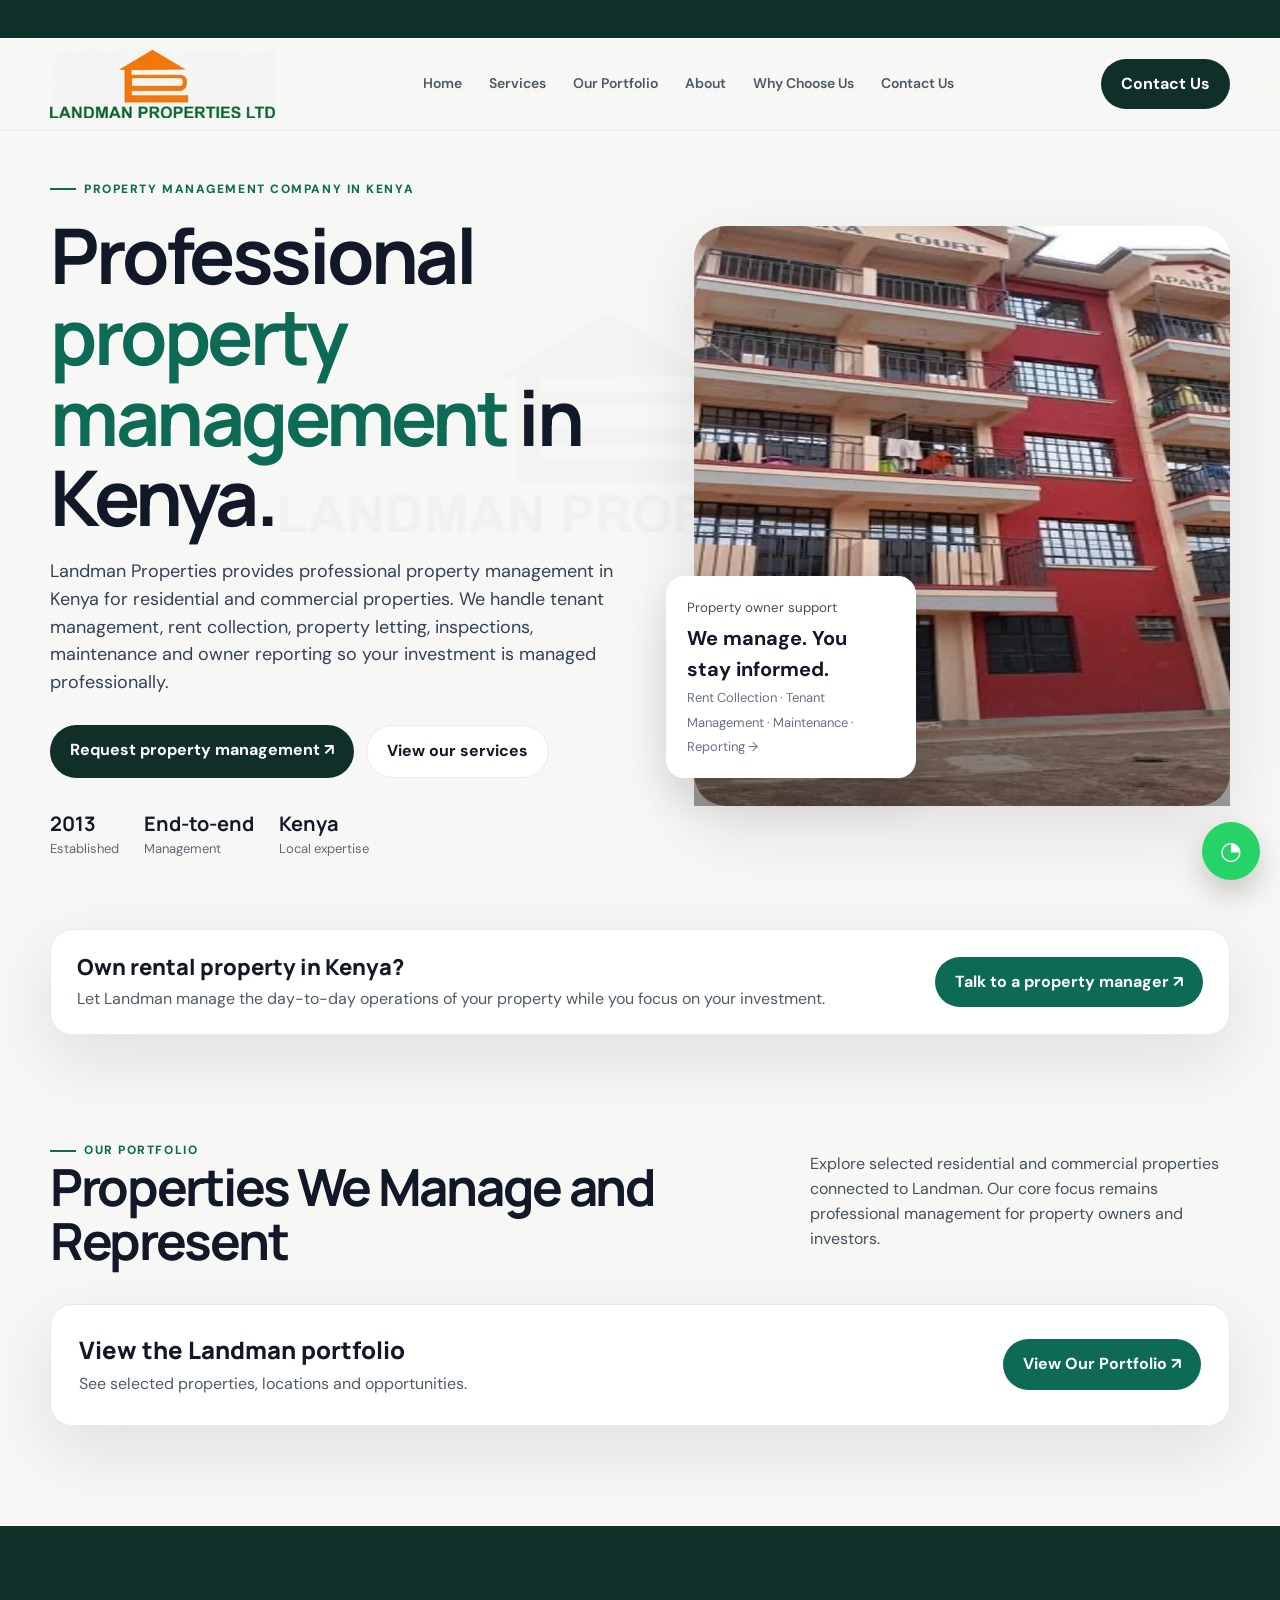
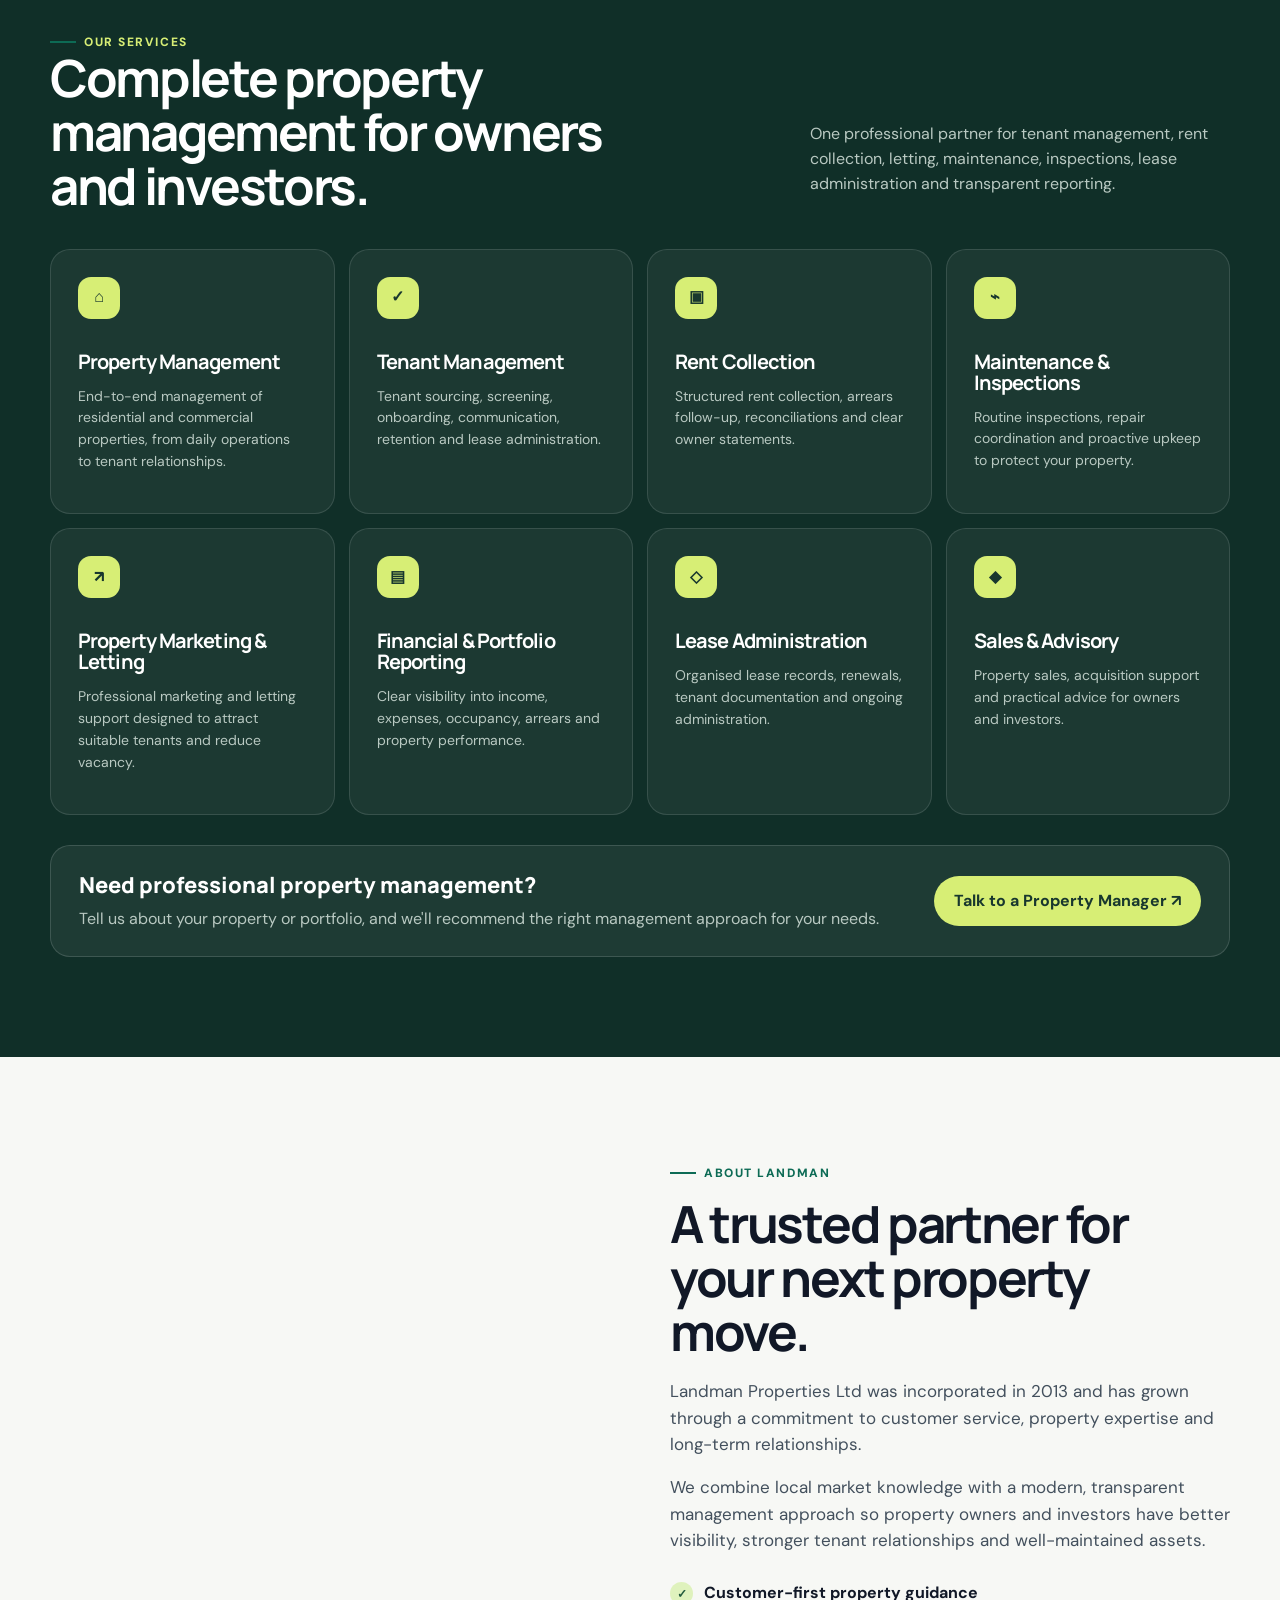
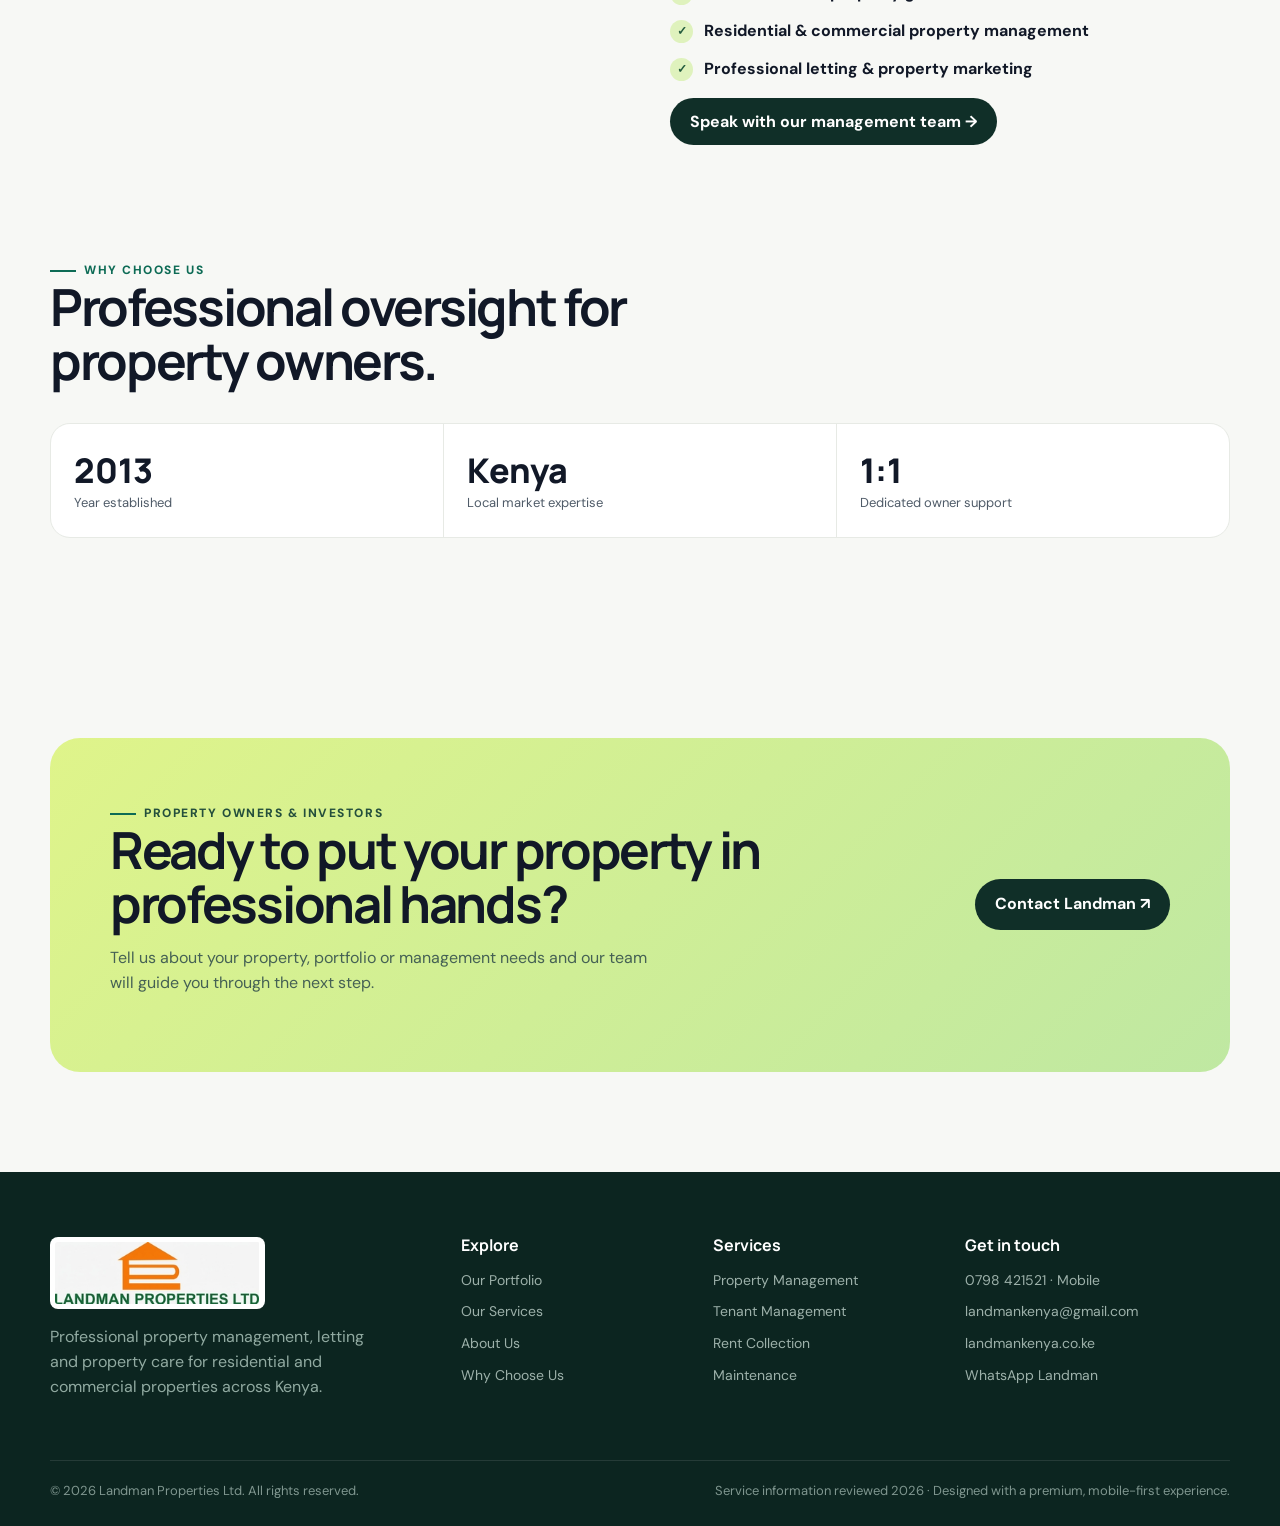
==== commit 964b4ee2: "Remove top promotional text from homepage" ====
--- a/index.html
+++ b/index.html
@@ -100,7 +100,7 @@
   </script>
 <link rel="preload" as="image" href="/public/images/landman-property-management-kenya.webp" fetchpriority="high"></head>
 <body>
-  <div class="topbar"><div class="container inner"><span>Landman Properties Ltd · Trusted Kenyan real estate professionals</span><div class="toplinks"><span>✦ Verified listings</span><span>✦ Property consultations</span></div></div></div>
+  <div class="topbar"><div class="container inner"><span></span><div class="toplinks"><span></span><span></span></div></div></div>
   <header><nav class="container">
     <a class="logo" href="/"><img src="/landman-logo.png" alt="Landman Properties Ltd" width="225" height="72" class="brand-logo" decoding="async"></a>
     <div class="navlinks" id="primary-navigation"><a href="/">Home</a><a href="/services/">Services</a><a href="/properties/">Our Portfolio</a><a href="/about/">About</a><a href="/why-choose-us/">Why Choose Us</a><a href="/contact/">Contact Us</a></div>
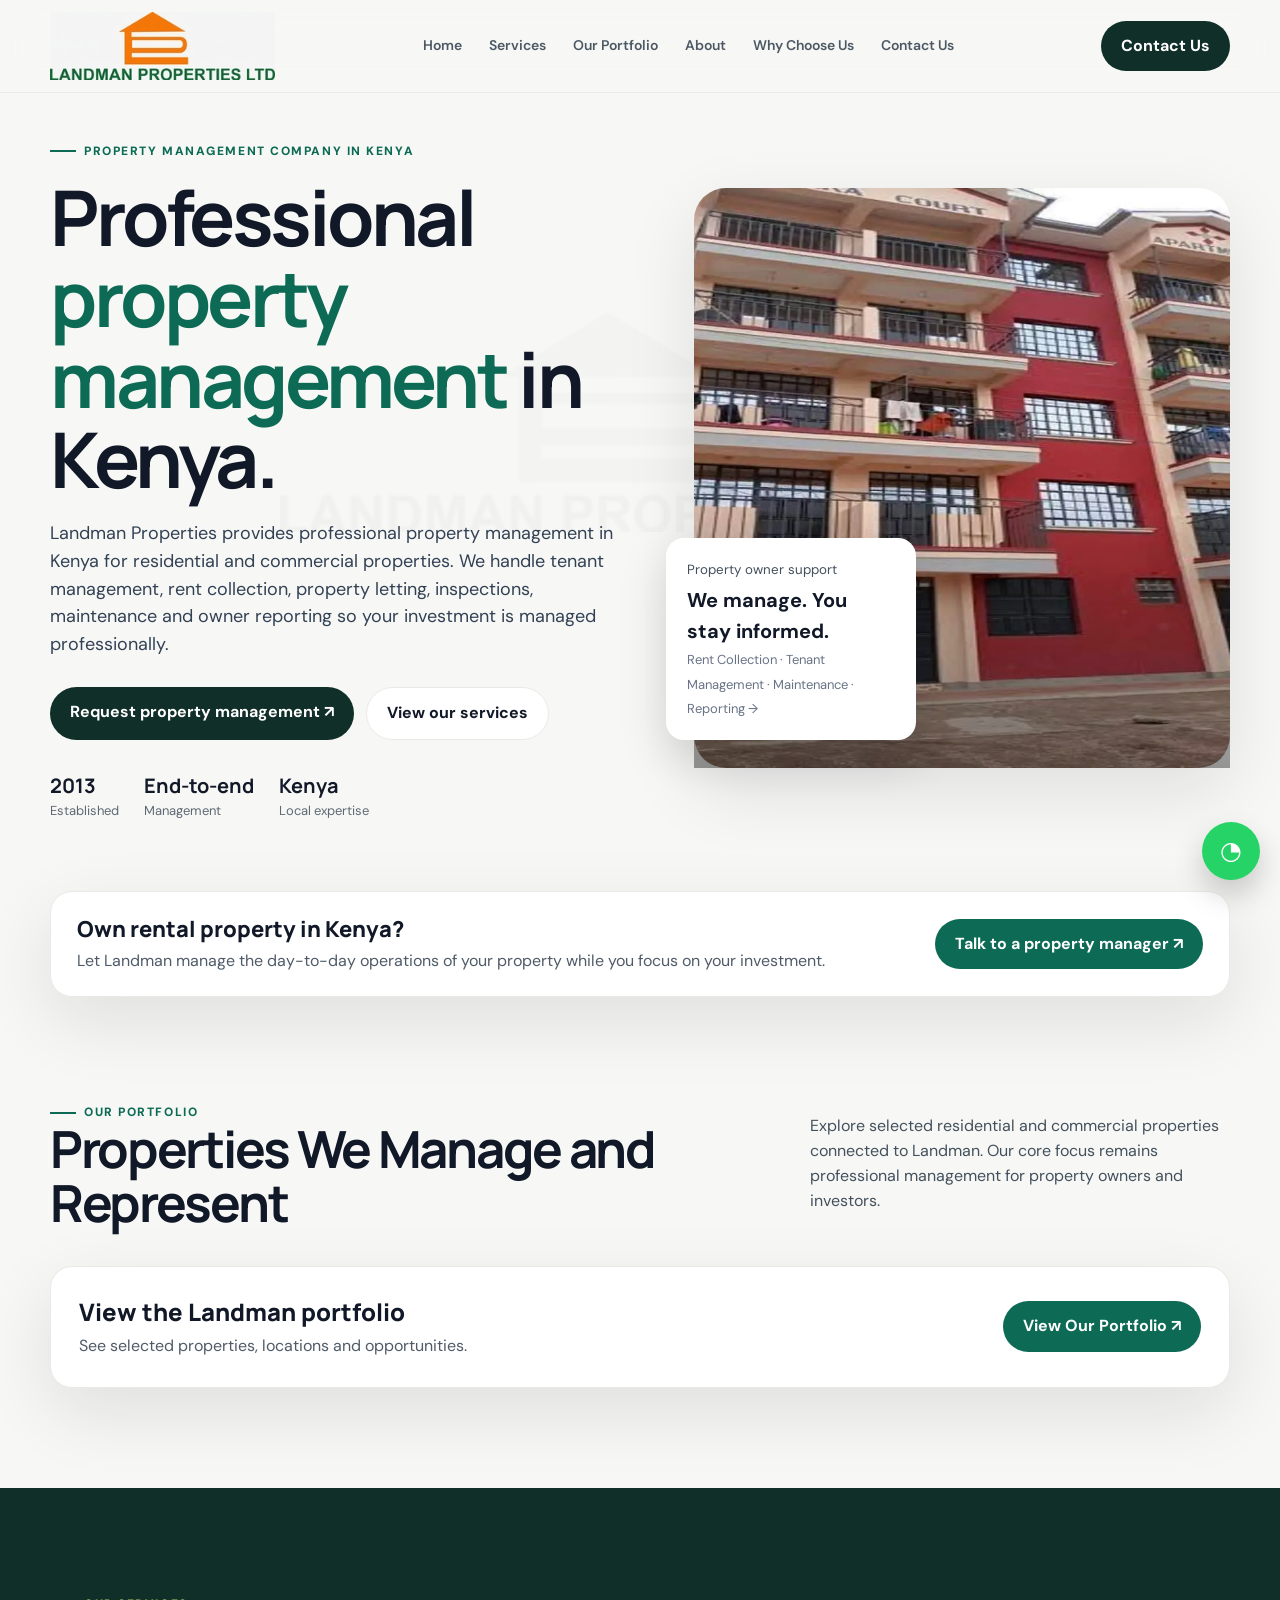
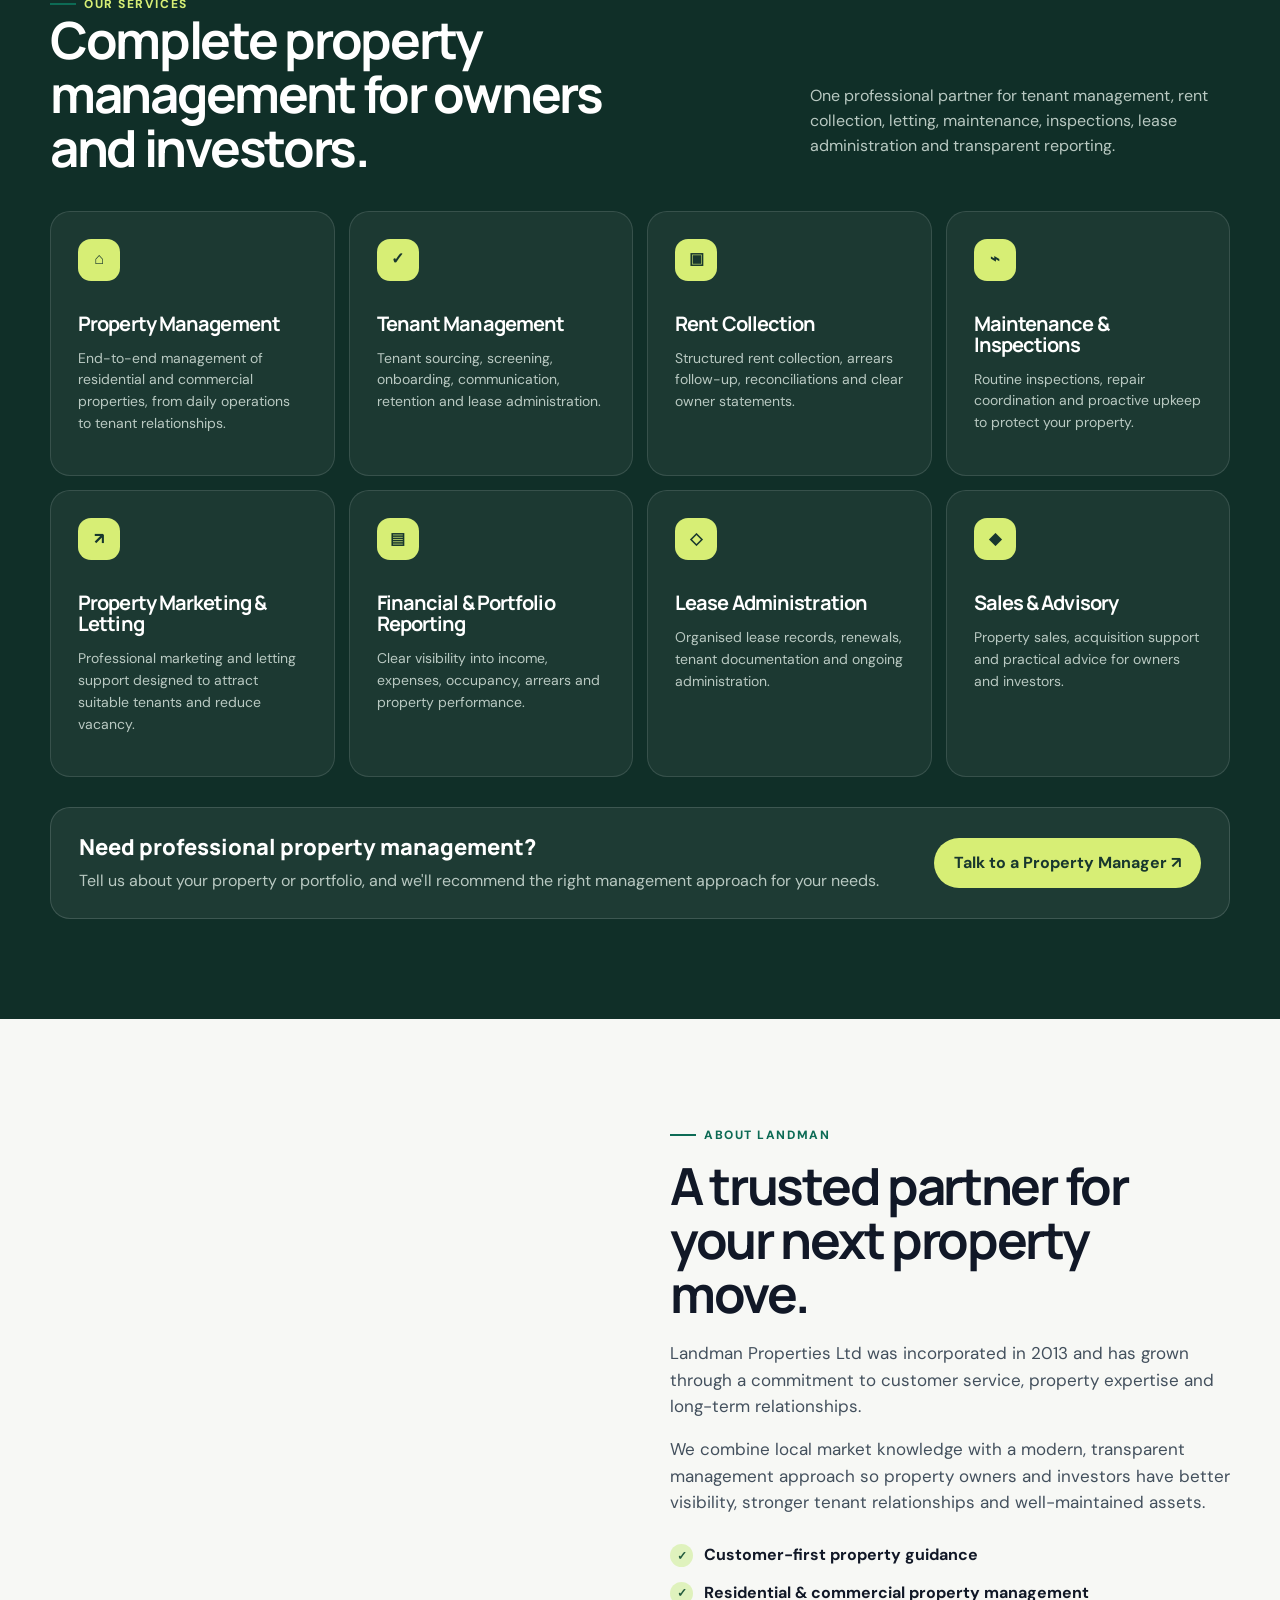
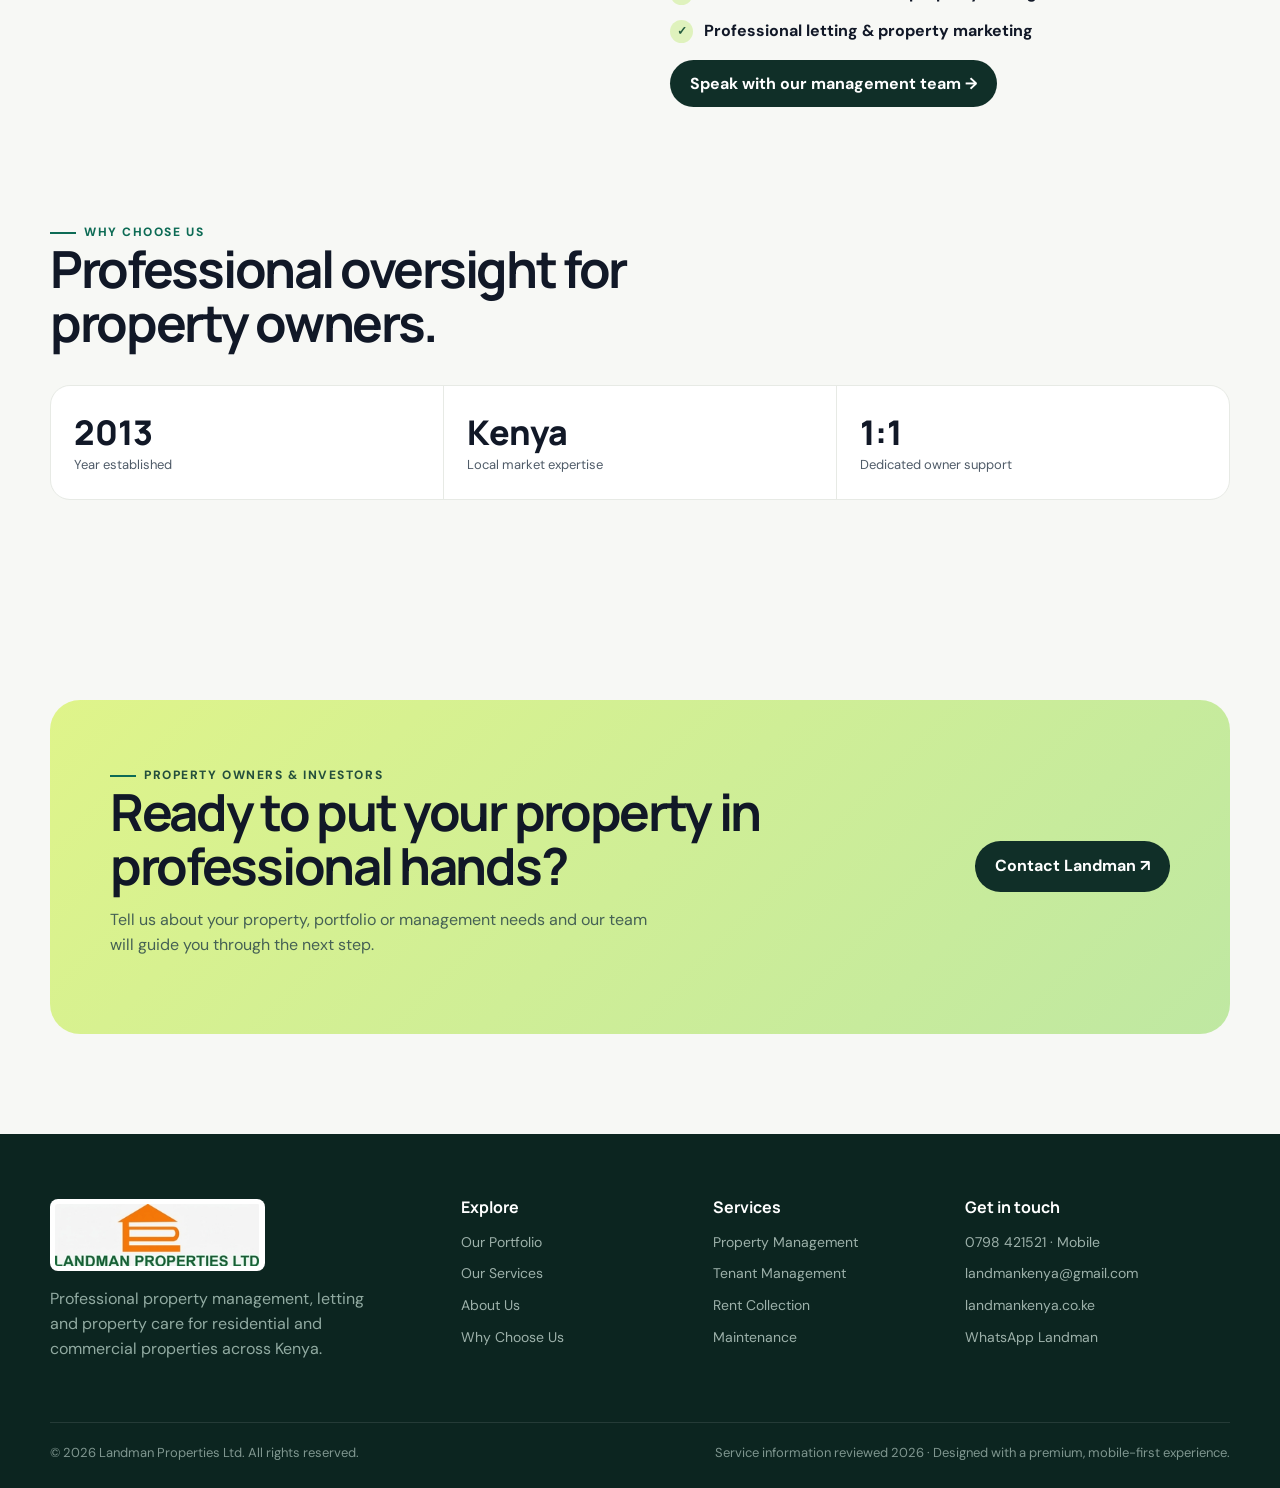
==== commit 7738598a: "Remove empty green top bar" ====
--- a/index.html
+++ b/index.html
@@ -100,7 +100,7 @@
   </script>
 <link rel="preload" as="image" href="/public/images/landman-property-management-kenya.webp" fetchpriority="high"></head>
 <body>
-  <div class="topbar"><div class="container inner"><span></span><div class="toplinks"><span></span><span></span></div></div></div>
+  
   <header><nav class="container">
     <a class="logo" href="/"><img src="/landman-logo.png" alt="Landman Properties Ltd" width="225" height="72" class="brand-logo" decoding="async"></a>
     <div class="navlinks" id="primary-navigation"><a href="/">Home</a><a href="/services/">Services</a><a href="/properties/">Our Portfolio</a><a href="/about/">About</a><a href="/why-choose-us/">Why Choose Us</a><a href="/contact/">Contact Us</a></div>
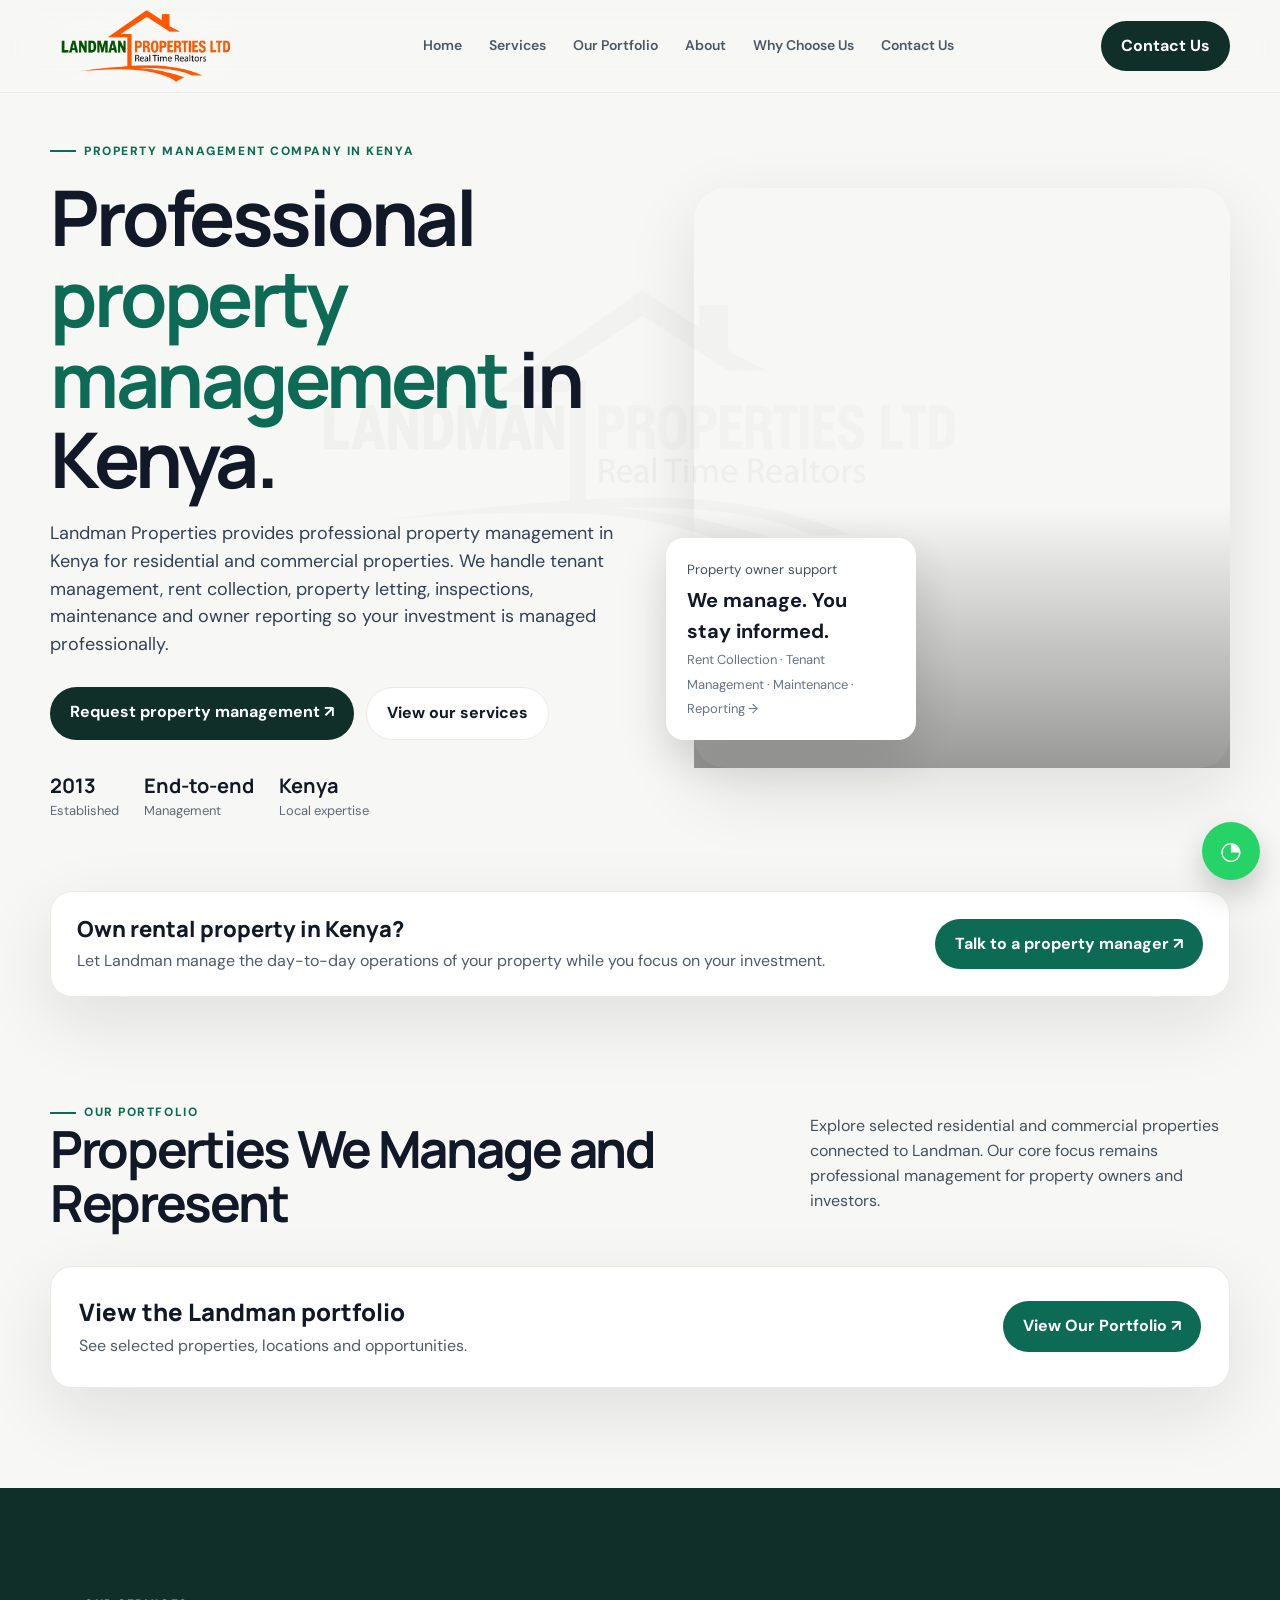
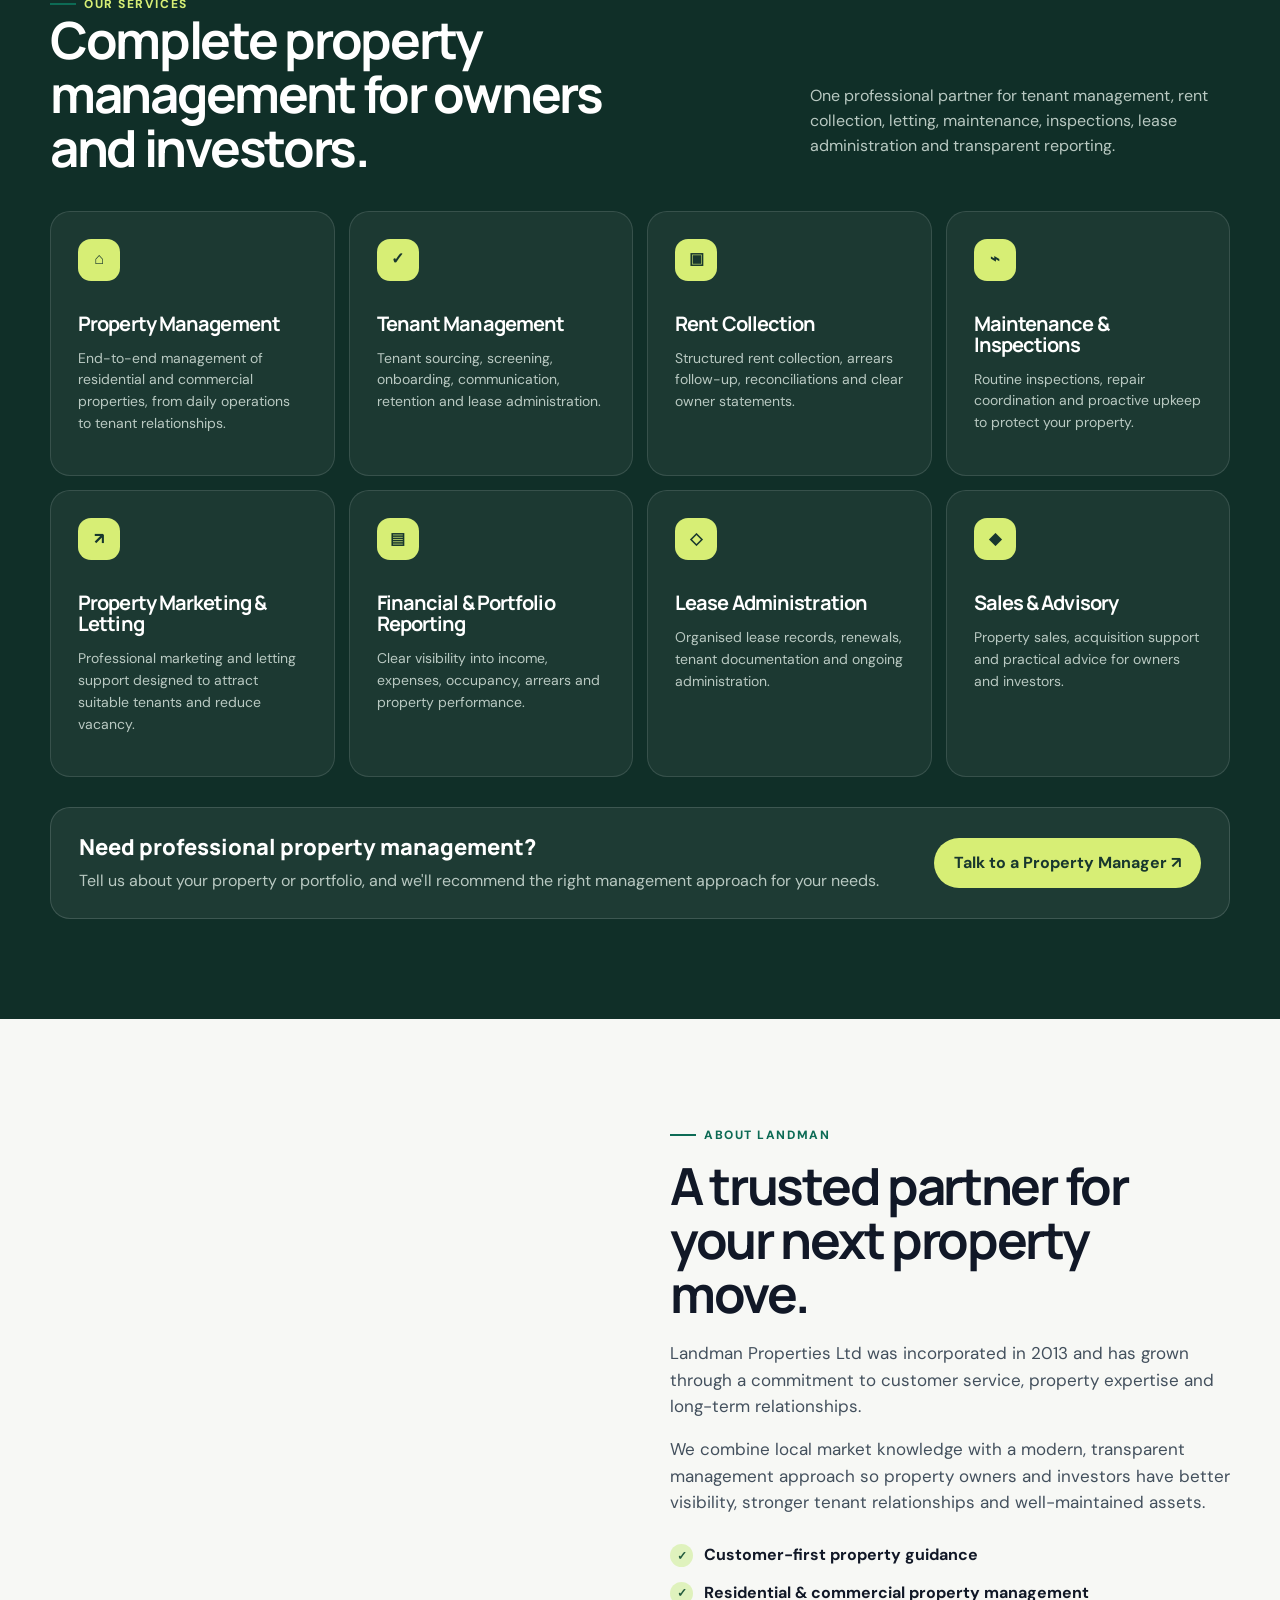
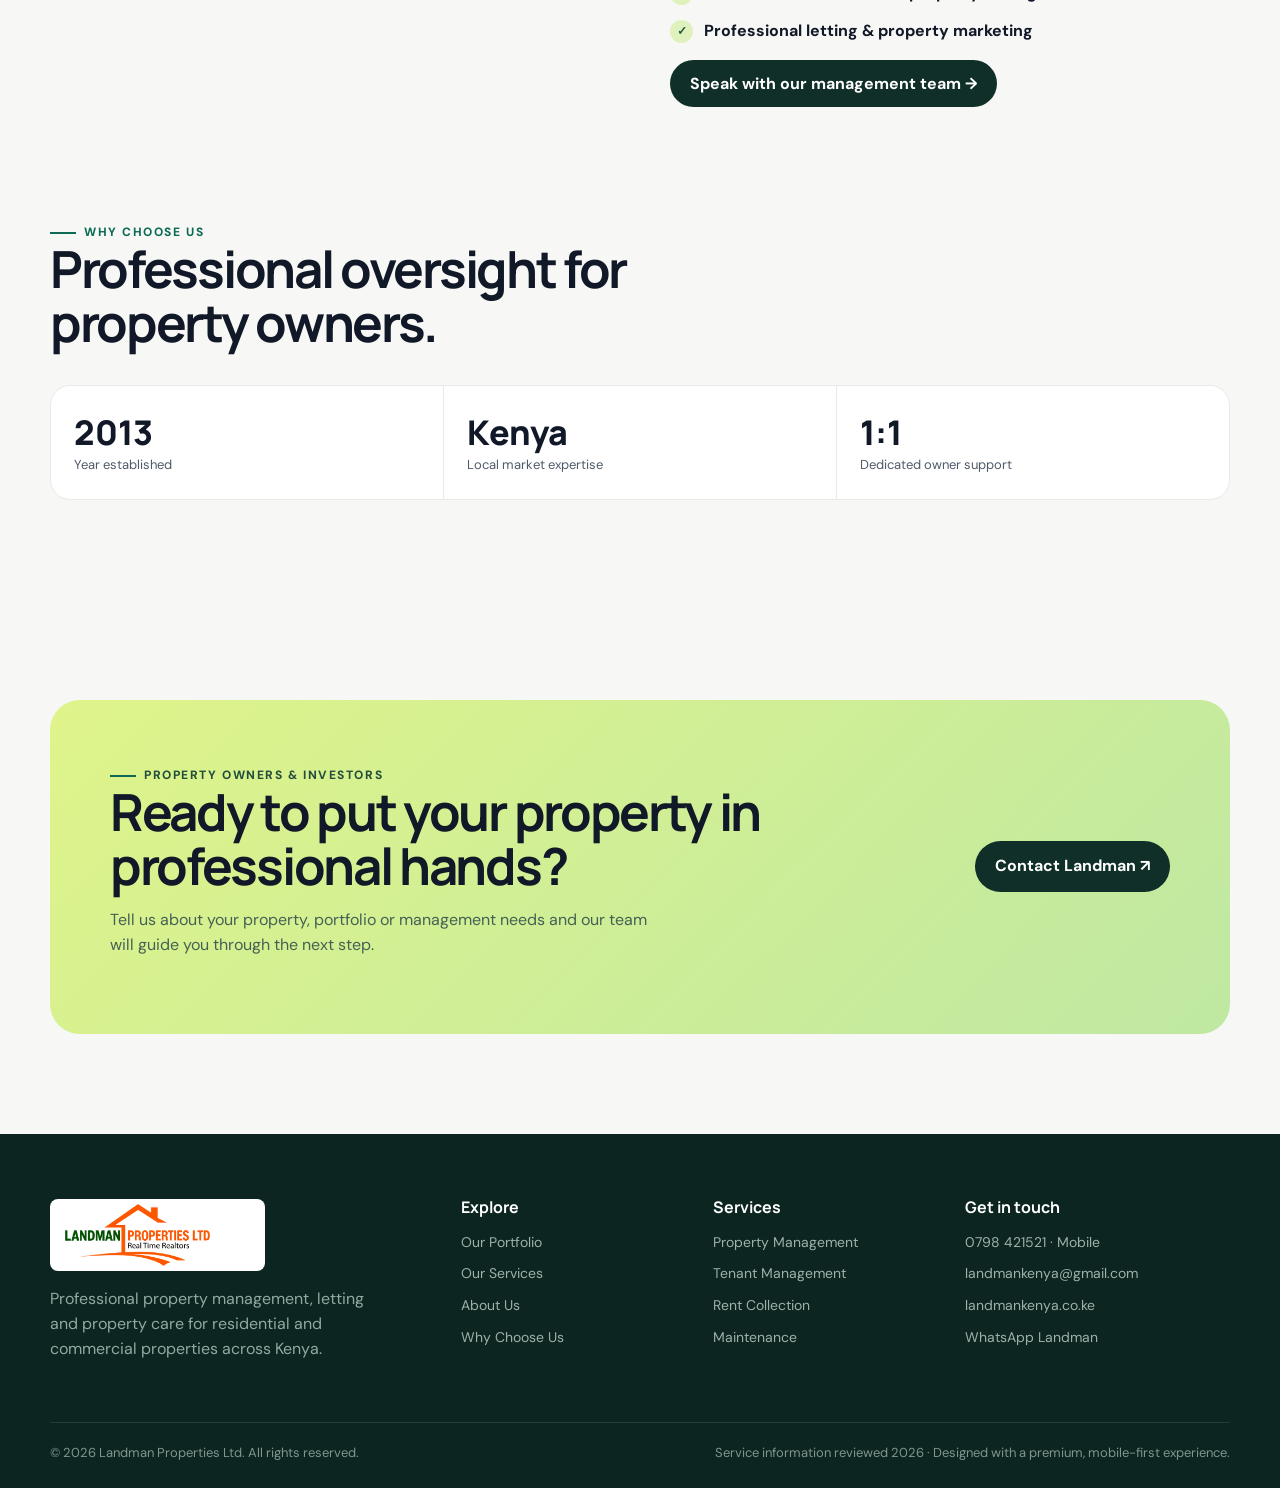
==== commit 5afa2d4f: "Fix root image paths for Vercel static hosting" ====
--- a/index.html
+++ b/index.html
@@ -46,7 +46,7 @@
     h1{font-size:clamp(48px,6vw,82px);max-width:730px;margin:17px 0 20px}
     .hero-copy{font-size:18px;color:#334155;max-width:590px}.hero-buttons{display:flex;gap:12px;margin:28px 0 30px;flex-wrap:wrap}
     .trust{display:flex;gap:25px;flex-wrap:wrap;color:#5e6974;font-size:13px}.trust strong{display:block;color:var(--ink);font-size:20px;font-family:Manrope}
-    .hero-media{position:relative}.hero-img{height:580px;border-radius:32px;overflow:hidden;box-shadow:var(--shadow);background:url("/public/images/landman-property-management-kenya.webp") center/cover}
+    .hero-media{position:relative}.hero-img{height:580px;border-radius:32px;overflow:hidden;box-shadow:var(--shadow);background:url("/images/landman-property-management-kenya.webp") center/cover}
     .hero-img:after{content:"";position:absolute;inset:0;background:linear-gradient(180deg,transparent 55%,rgba(0,0,0,.38))}
     .floating{position:absolute;z-index:2;left:-28px;bottom:28px;background:#fff;border:1px solid rgba(255,255,255,.8);padding:18px 20px;border-radius:18px;box-shadow:0 18px 50px rgba(0,0,0,.14);width:250px}
     .floating small{color:#43505d}.floating strong{display:block;font-size:20px;margin-top:3px}
@@ -98,7 +98,7 @@
     ]
   }
   </script>
-<link rel="preload" as="image" href="/public/images/landman-property-management-kenya.webp" fetchpriority="high"></head>
+<link rel="preload" as="image" href="/images/landman-property-management-kenya.webp" fetchpriority="high"></head>
 <body>
   
   <header><nav class="container">
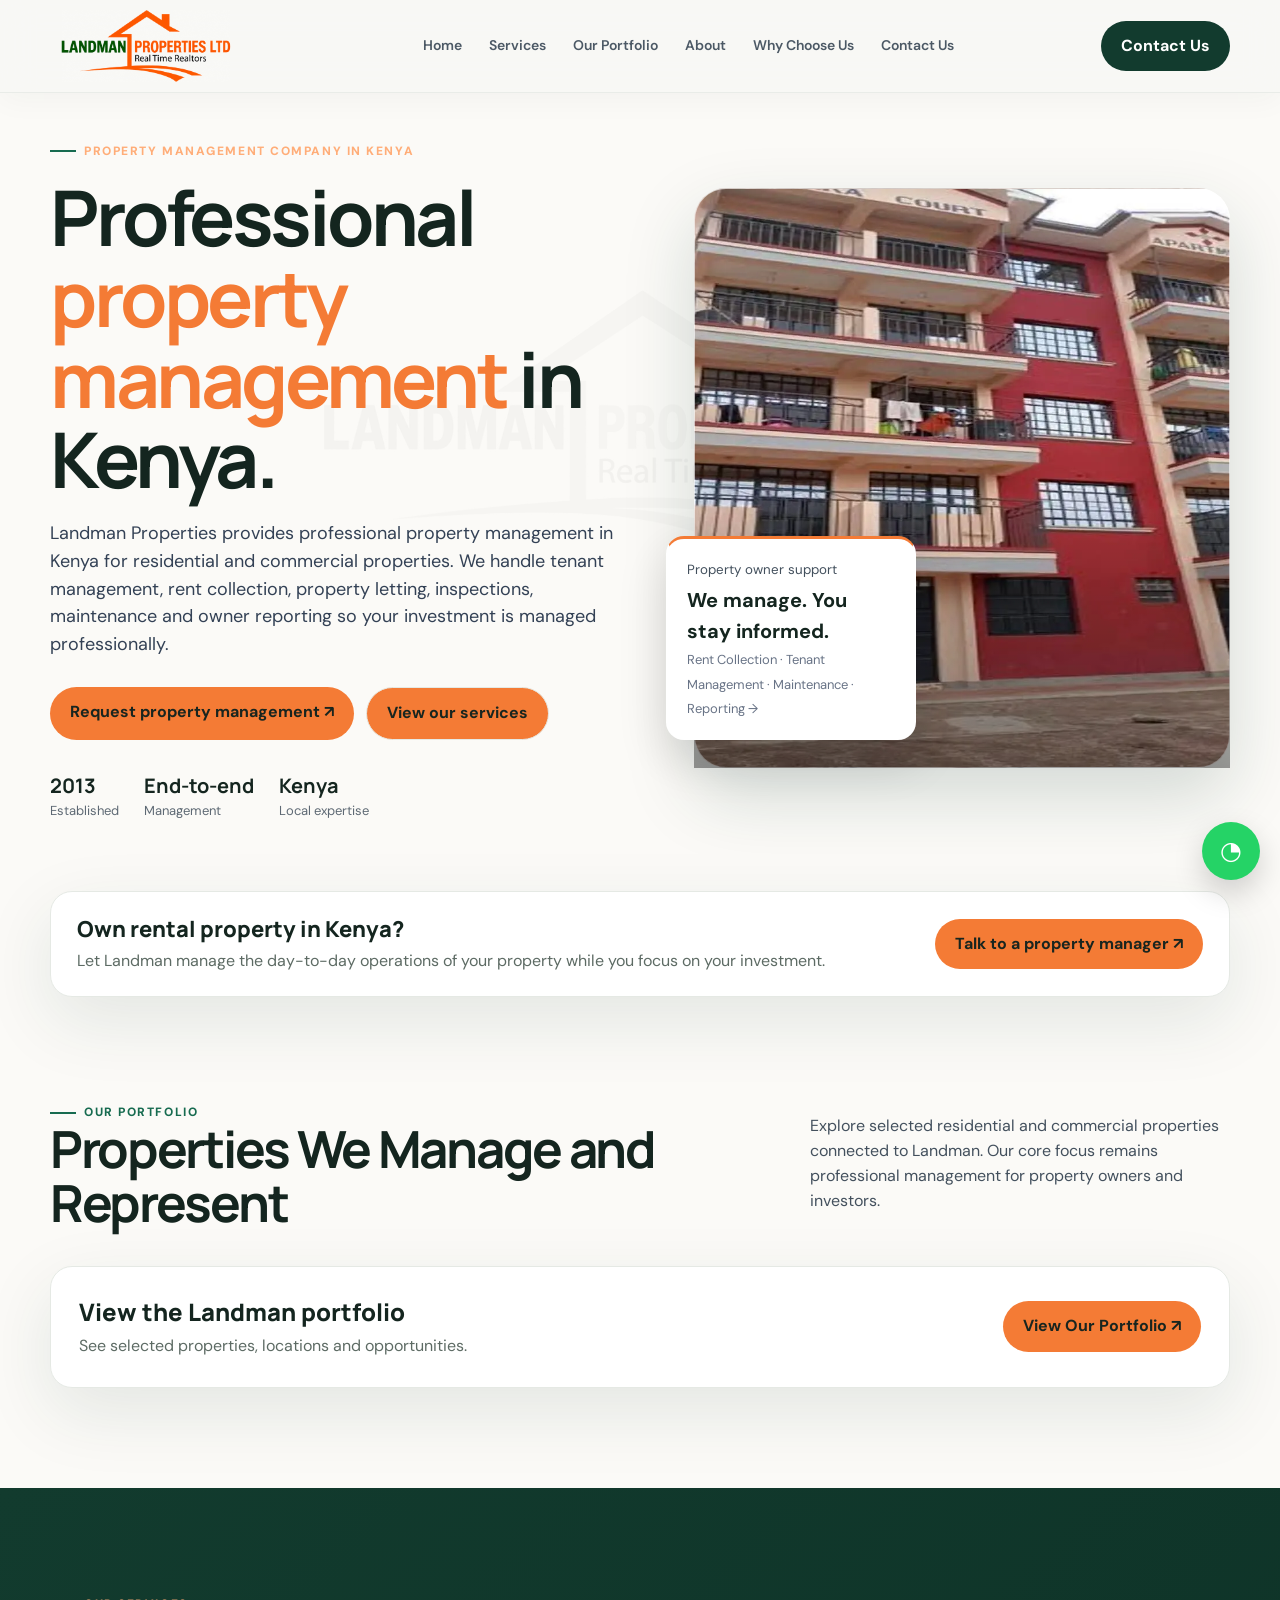
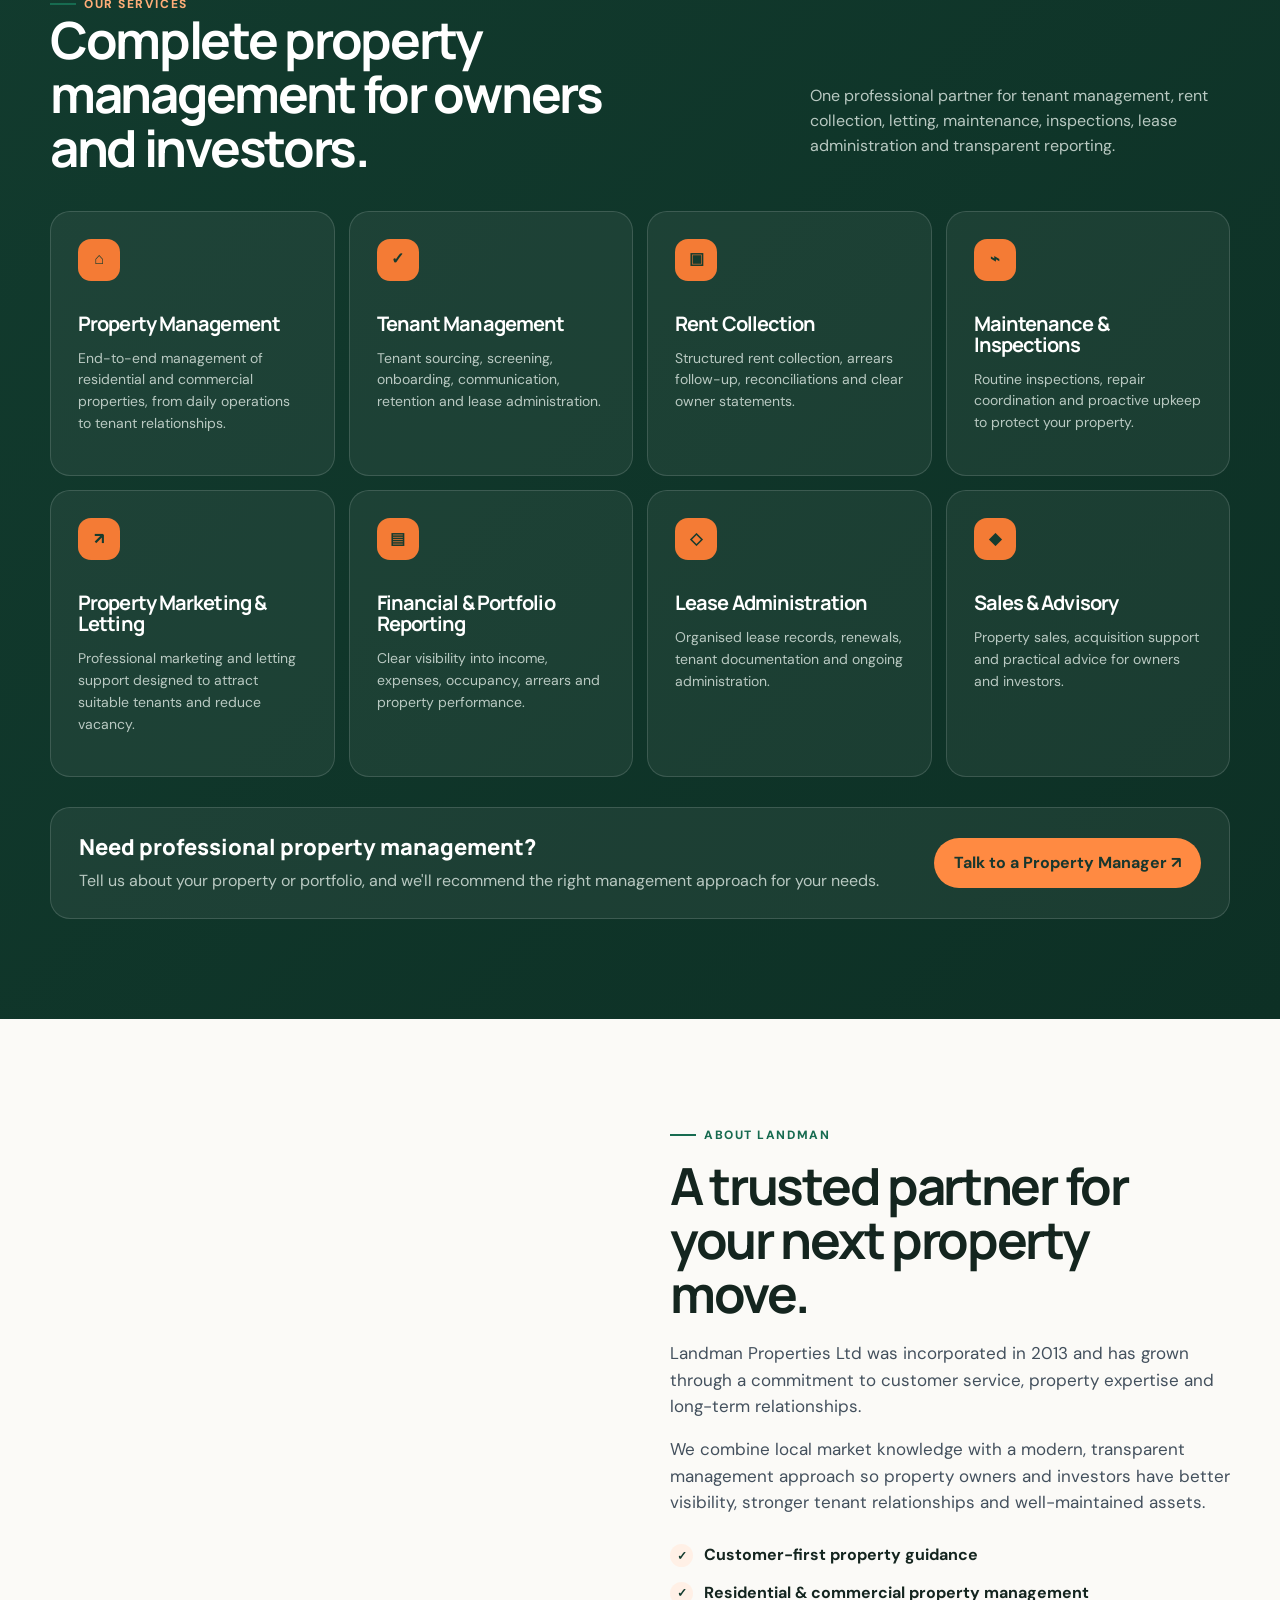
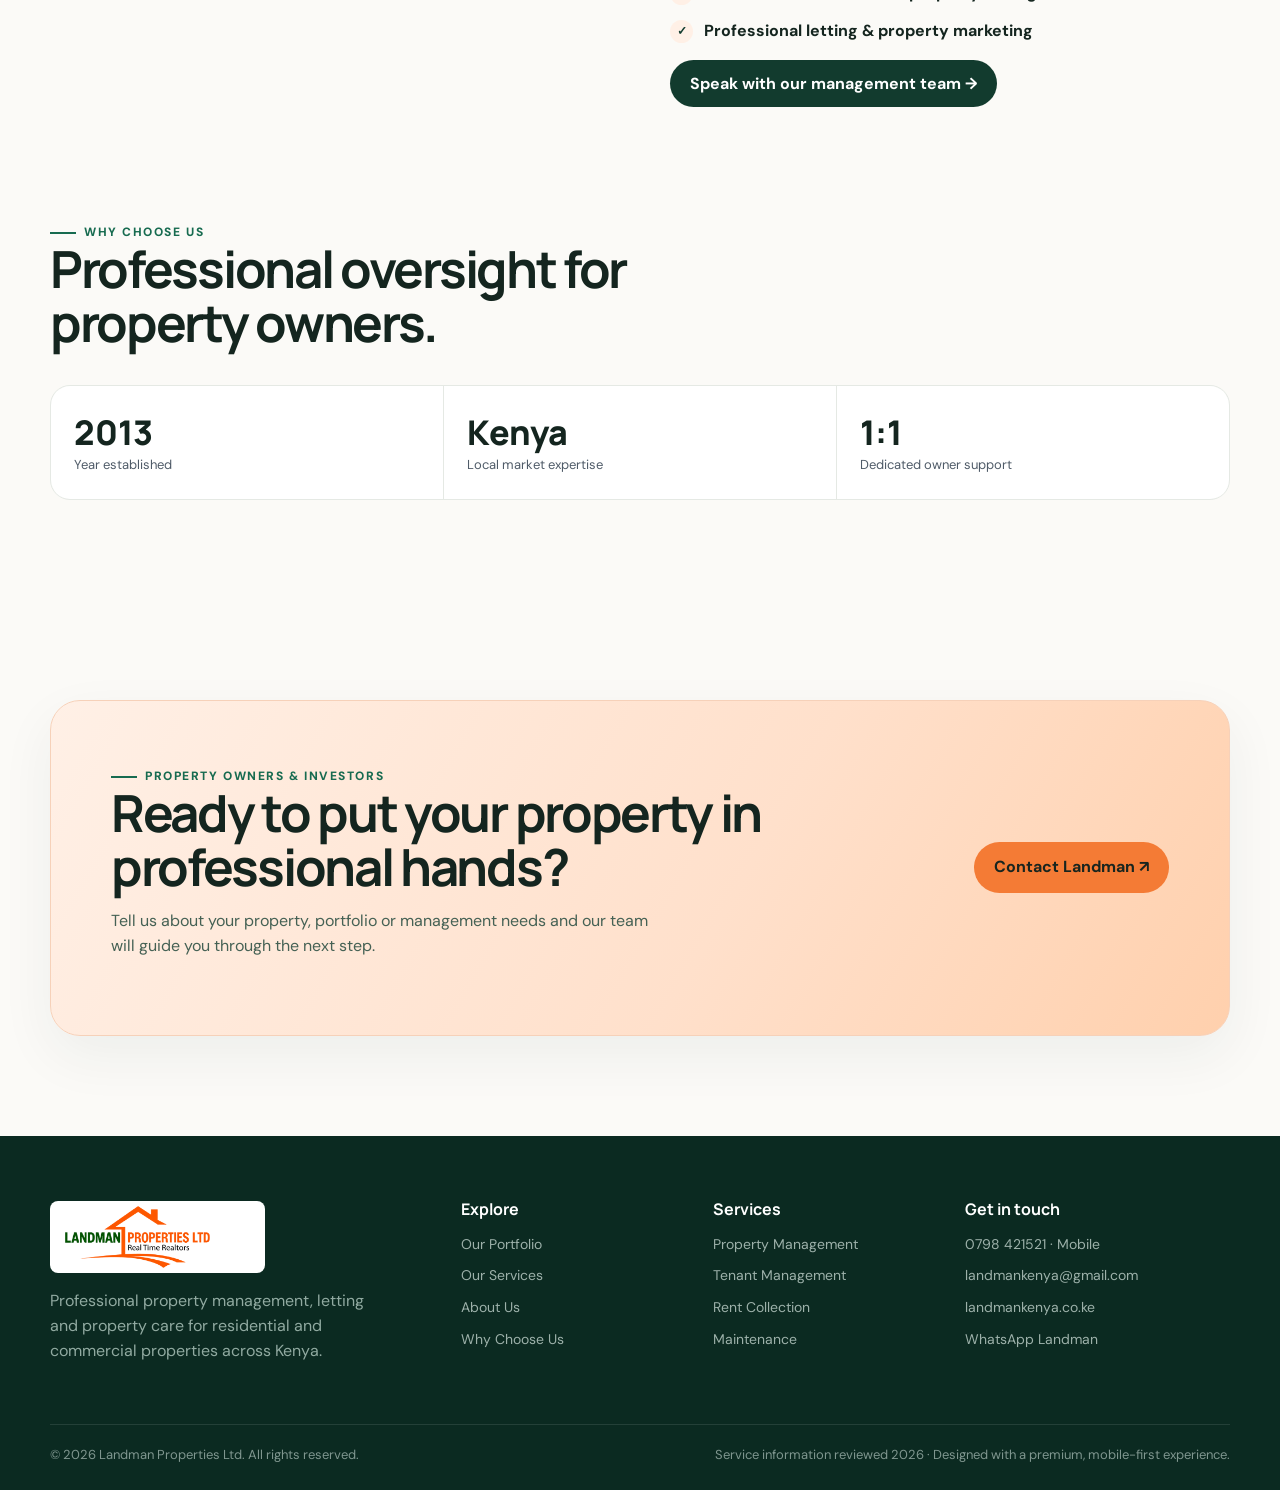
==== commit 9c827ce2: "Apply shared Landman brand facelift" ====
--- a/index.html
+++ b/index.html
@@ -98,7 +98,8 @@
     ]
   }
   </script>
-<link rel="preload" as="image" href="/images/landman-property-management-kenya.webp" fetchpriority="high"></head>
+<link rel="preload" as="image" href="/images/landman-property-management-kenya.webp" fetchpriority="high"><link rel="stylesheet" href="/landman-facelift.css">
+</head>
 <body>
   
   <header><nav class="container">
--- a/landman-facelift.css
+++ b/landman-facelift.css
@@ -0,0 +1,76 @@
+/* Landman Properties Ltd — brand facelift
+   Shared visual layer: forest green, bright orange and white.
+   Keeps each page's existing content, links and functionality intact. */
+:root{
+  --ink:#14251f !important;
+  --muted:#5d6b64 !important;
+  --paper:#fbfaf7 !important;
+  --white:#fff !important;
+  --brand:#176b50 !important;
+  --dark:#123b2e !important;
+  --lime:#ff8a42 !important;
+  --line:#e5e9e4 !important;
+  --shadow:0 24px 70px rgba(18,59,46,.10) !important;
+  --landman-orange:#f47b35;
+  --landman-orange-soft:#fff0e6;
+}
+html{scroll-behavior:smooth;scroll-padding-top:105px}
+body{background:var(--paper);color:var(--ink);-webkit-font-smoothing:antialiased}
+::selection{background:#ffd2b4;color:#173d30}
+a,button,input,select,textarea{-webkit-tap-highlight-color:transparent}
+a:focus-visible,button:focus-visible,input:focus-visible,select:focus-visible,textarea:focus-visible{outline:3px solid #f47b35;outline-offset:3px}
+header{box-shadow:0 8px 28px rgba(20,45,35,.035)}
+nav{position:relative}
+.navlinks a,.nav a{transition:color .2s ease,background .2s ease}
+.navlinks a:hover,.nav a:hover,.nav a[aria-current="page"]{color:var(--landman-orange)!important}
+.brand-logo,.logo img{transition:transform .25s ease}
+.logo:hover .brand-logo,.logo:hover img{transform:translateY(-1px)}
+.btn,.contact-btn,.hero-buttons a,.nav-actions a{transition:transform .2s ease,box-shadow .2s ease,background .2s ease,color .2s ease}
+.btn:hover,.contact-btn:hover,.hero-buttons a:hover,.nav-actions a:hover{transform:translateY(-2px);box-shadow:0 12px 26px rgba(18,59,46,.18)}
+.btn-green,.btn-light,.hero .btn,.cta .btn{background:var(--landman-orange)!important;color:#18251f!important}
+.btn-green:hover,.hero .btn:hover,.cta .btn:hover{background:#ff9859!important}
+.btn-dark,.contact-btn{background:var(--dark)!important;color:#fff!important}
+.btn-light{background:#fff!important;color:var(--dark)!important;border:1px solid var(--line)!important}
+.eyebrow{color:var(--brand)!important}
+.hero .eyebrow,.dark .eyebrow,.hero .eyebrow[style]{color:#ffad78!important}
+.hero{isolation:isolate}
+.hero:not(.dark){position:relative}
+.hero h1 em,.hero h1 strong{color:var(--landman-orange)!important}
+.hero-img{box-shadow:0 28px 70px rgba(18,59,46,.17);border:1px solid rgba(255,255,255,.65)}
+.floating{border-top:3px solid var(--landman-orange)}
+.search-box,.filters{box-shadow:0 20px 55px rgba(18,59,46,.09);border-color:#e4e9e3}
+.field:focus-within{box-shadow:0 0 0 2px rgba(244,123,53,.22)}
+.tag{box-shadow:0 5px 16px rgba(0,0,0,.08)}
+.price{background:var(--dark)!important;border-left:3px solid var(--landman-orange)}
+.card{box-shadow:0 8px 26px rgba(18,59,46,.045);transition:transform .25s ease,box-shadow .25s ease,border-color .25s ease}
+.card:hover{border-color:#f5bd98;box-shadow:0 22px 48px rgba(18,59,46,.12)}
+.service .icon,.icon{background:var(--landman-orange-soft)!important;color:var(--dark)!important}
+.dark{background:linear-gradient(135deg,#123b2e 0%,#0d3025 100%)!important}
+.dark .service{border-color:rgba(255,255,255,.14);background:rgba(255,255,255,.055);transition:transform .25s ease,border-color .25s ease,background .25s ease}
+.dark .service:hover{transform:translateY(-4px);border-color:rgba(255,138,66,.6);background:rgba(255,255,255,.085)}
+.dark .service .icon{background:var(--landman-orange)!important;color:#173b2e!important}
+.check i{background:var(--landman-orange-soft)!important;color:var(--dark)!important}
+.cta{background:linear-gradient(120deg,#fff0e6 0%,#ffe0cb 58%,#ffd0ad 100%)!important;border:1px solid #f6d1b9;box-shadow:0 20px 55px rgba(18,59,46,.06)}
+.cta .eyebrow{color:var(--brand)!important}
+.stats .stat{transition:background .2s ease}
+.stats .stat:hover{background:#fff8f2}
+footer{background:#0b2a21!important}
+.foot a,.footgrid a{transition:color .2s ease}
+.foot a:hover,.footgrid a:hover{color:#ffad78!important}
+.wa{box-shadow:0 12px 30px rgba(0,0,0,.18);transition:transform .2s ease}
+.wa:hover{transform:translateY(-3px) scale(1.03)}
+.mobile-open{border:1px solid var(--line);box-shadow:0 20px 55px rgba(18,59,46,.16)!important}
+.mobile-open a{padding:9px 0}
+section{scroll-margin-top:100px}
+img{max-width:100%}
+@media(max-width:950px){
+  header nav{gap:12px}
+  .mobile-open{background:#fff!important}
+}
+@media(max-width:620px){
+  .hero-buttons a,.hero .btn,.cta .btn{min-height:48px;display:inline-flex;align-items:center;justify-content:center}
+  .floating{max-width:calc(100% - 36px)}
+}
+@media(prefers-reduced-motion:reduce){
+  *,*::before,*::after{scroll-behavior:auto!important;animation-duration:.01ms!important;animation-iteration-count:1!important;transition-duration:.01ms!important}
+}
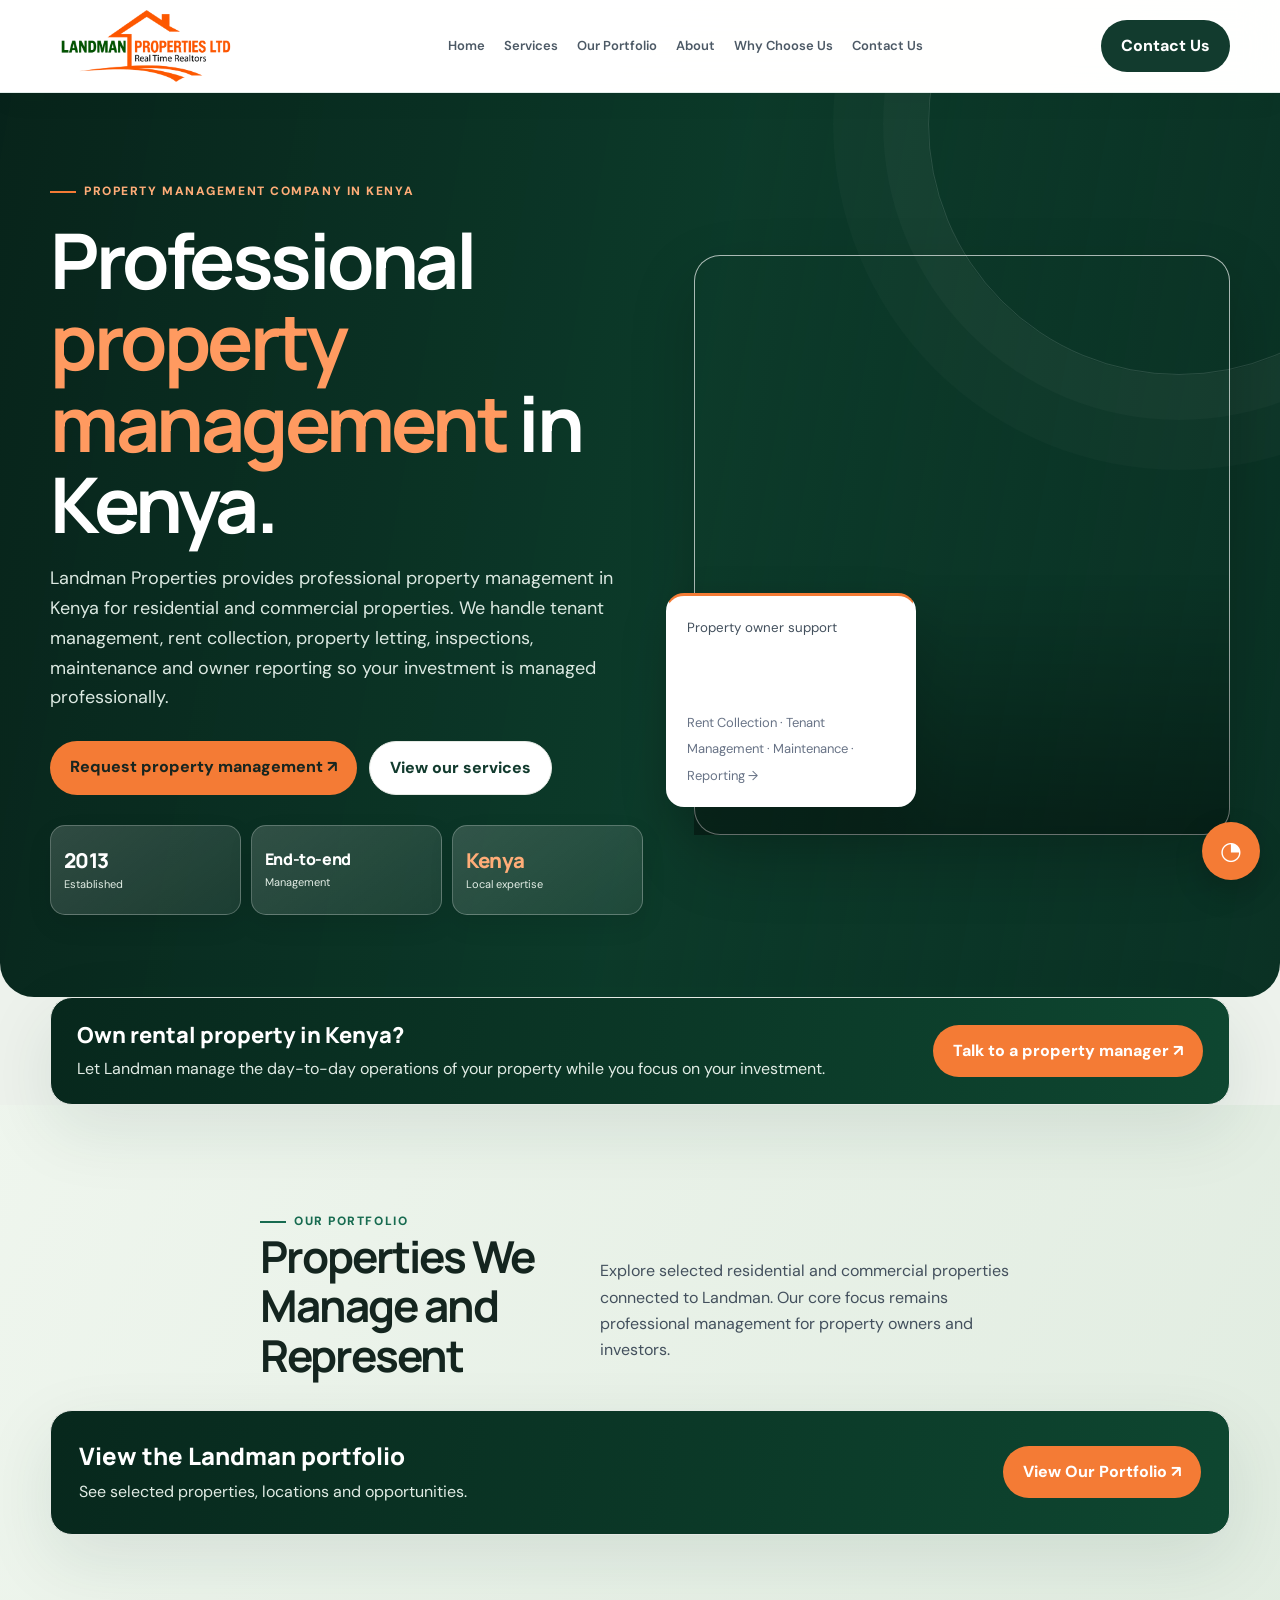
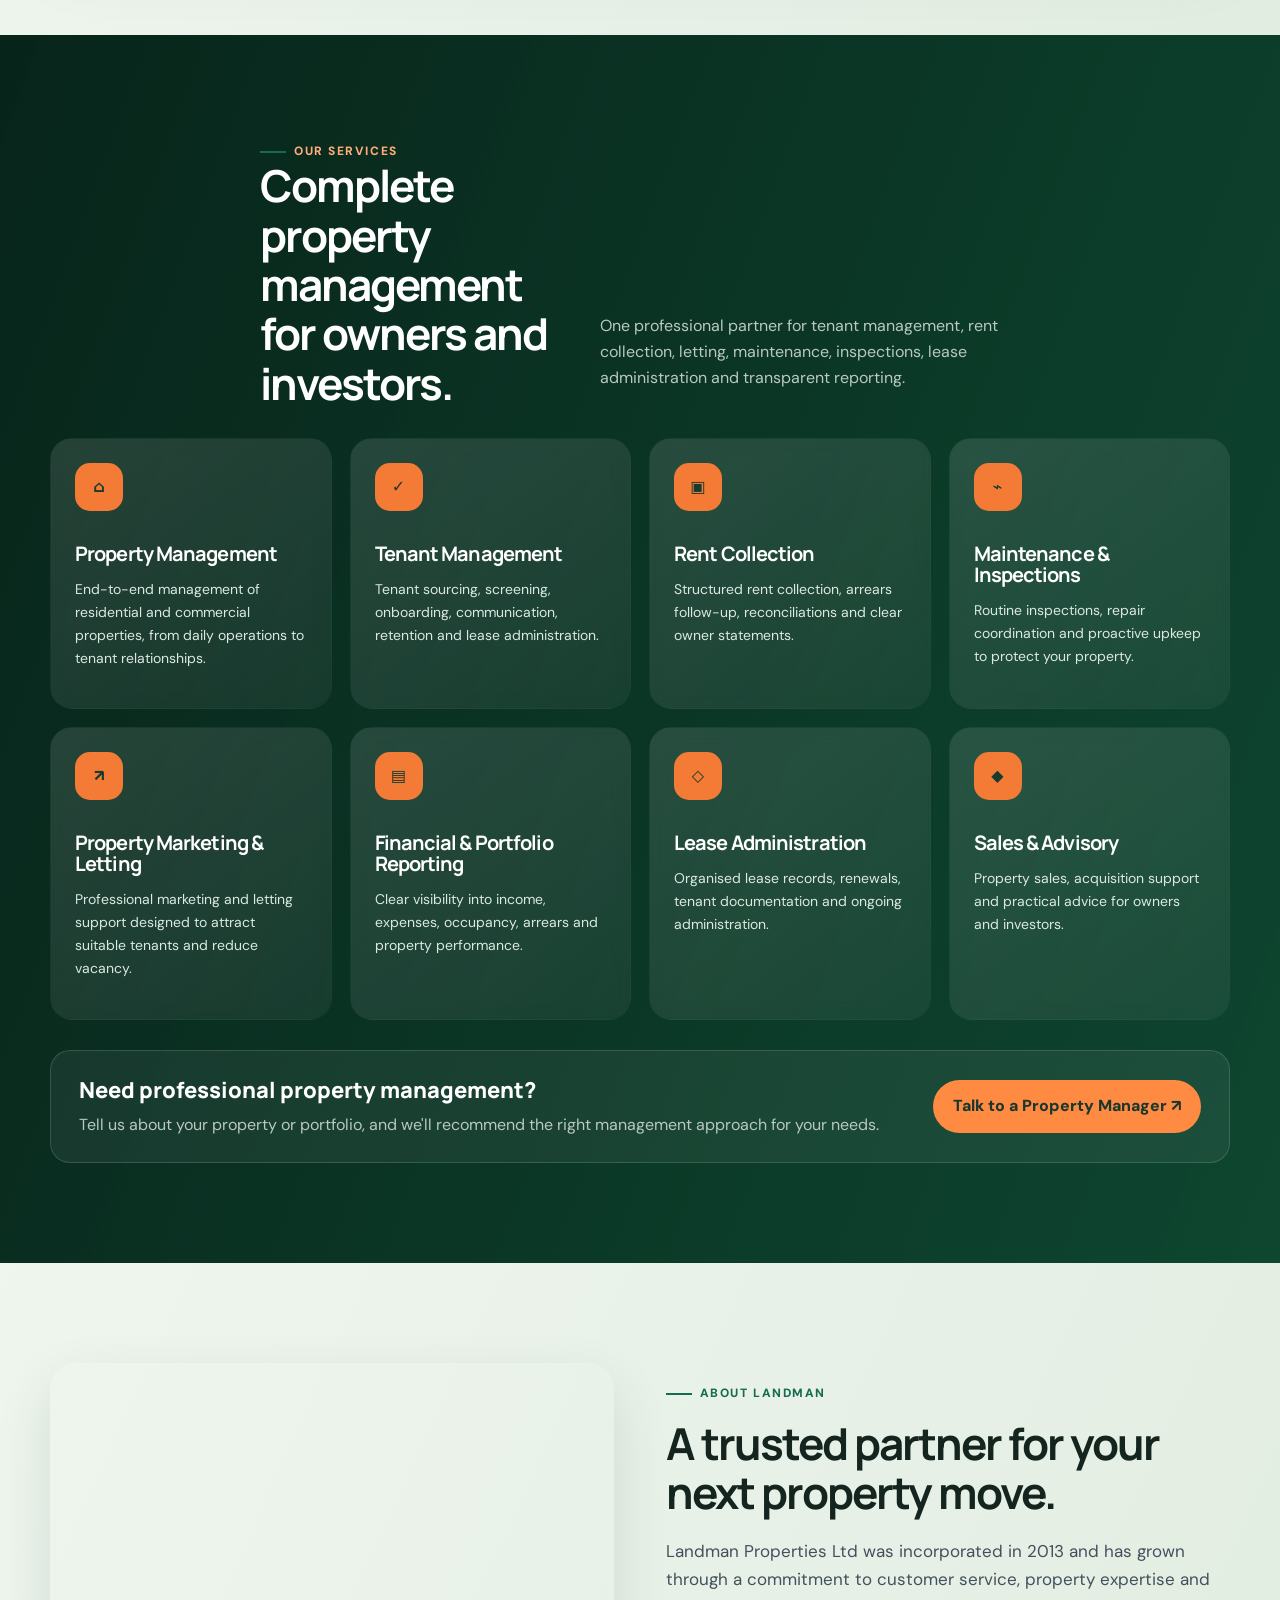
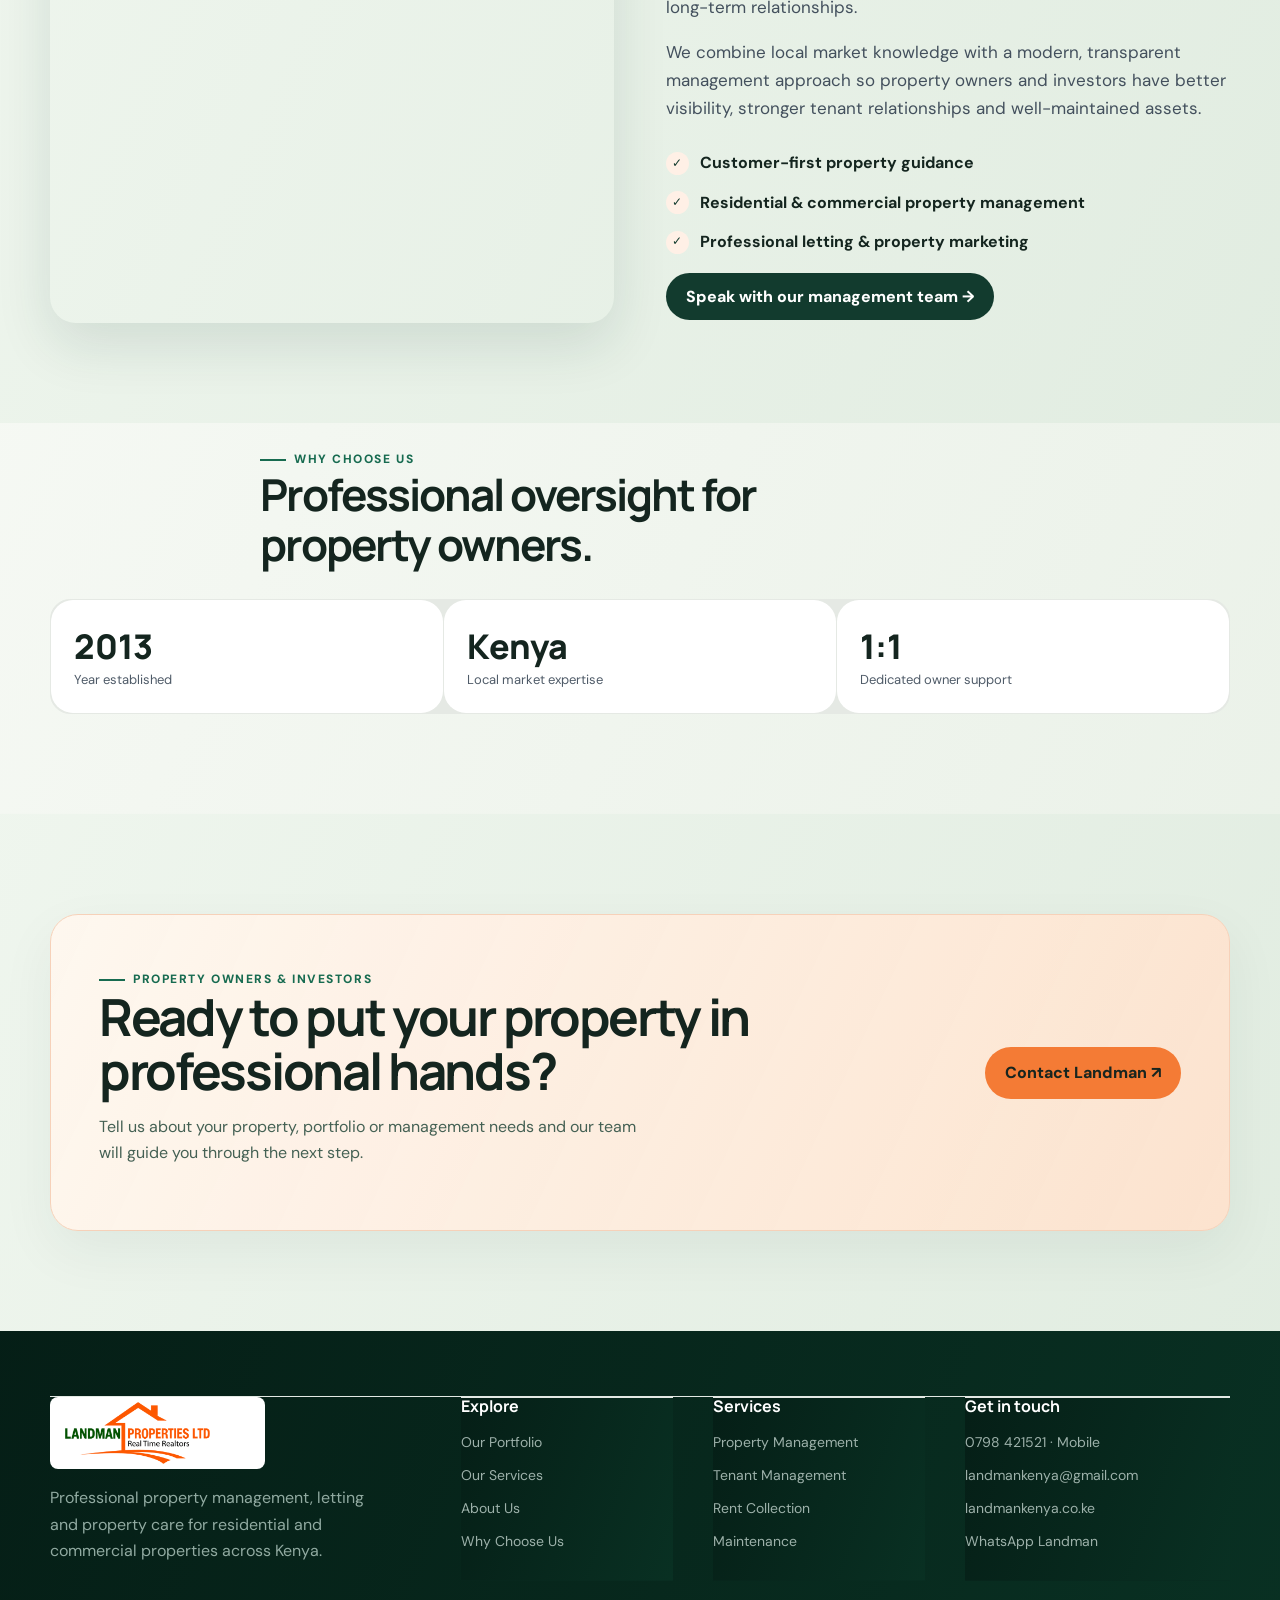
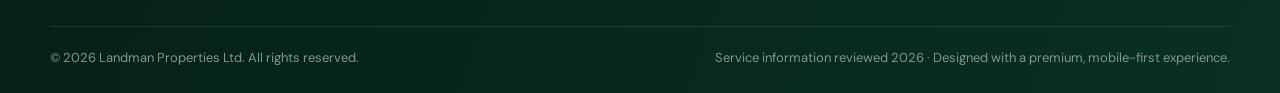
==== commit 2d5c9ede: "Use Macho residential property photo on Landman homepage" ====
--- a/index.html
+++ b/index.html
@@ -46,7 +46,7 @@
     h1{font-size:clamp(48px,6vw,82px);max-width:730px;margin:17px 0 20px}
     .hero-copy{font-size:18px;color:#334155;max-width:590px}.hero-buttons{display:flex;gap:12px;margin:28px 0 30px;flex-wrap:wrap}
     .trust{display:flex;gap:25px;flex-wrap:wrap;color:#5e6974;font-size:13px}.trust strong{display:block;color:var(--ink);font-size:20px;font-family:Manrope}
-    .hero-media{position:relative}.hero-img{height:580px;border-radius:32px;overflow:hidden;box-shadow:var(--shadow);background:url("/images/landman-property-management-kenya.webp") center/cover}
+    .hero-media{position:relative}.hero-img{height:580px;border-radius:32px;overflow:hidden;box-shadow:var(--shadow);background:url("https://images.unsplash.com/photo-1600210492486-724fe5c67fb0?auto=format&fit=crop&w=1600&q=85") center/cover}
     .hero-img:after{content:"";position:absolute;inset:0;background:linear-gradient(180deg,transparent 55%,rgba(0,0,0,.38))}
     .floating{position:absolute;z-index:2;left:-28px;bottom:28px;background:#fff;border:1px solid rgba(255,255,255,.8);padding:18px 20px;border-radius:18px;box-shadow:0 18px 50px rgba(0,0,0,.14);width:250px}
     .floating small{color:#43505d}.floating strong{display:block;font-size:20px;margin-top:3px}
--- a/landman-facelift.css
+++ b/landman-facelift.css
@@ -27,10 +27,10 @@
 .logo:hover .brand-logo,.logo:hover img{transform:translateY(-1px)}
 .btn,.contact-btn,.hero-buttons a,.nav-actions a{transition:transform .2s ease,box-shadow .2s ease,background .2s ease,color .2s ease}
 .btn:hover,.contact-btn:hover,.hero-buttons a:hover,.nav-actions a:hover{transform:translateY(-2px);box-shadow:0 12px 26px rgba(18,59,46,.18)}
-.btn-green,.btn-light,.hero .btn,.cta .btn{background:var(--landman-orange)!important;color:#18251f!important}
+.btn-green,.hero .btn:not(.btn-dark):not(.btn-light),.hero .btn-dark,.cta .btn{background:var(--landman-orange)!important;color:#18251f!important}
 .btn-green:hover,.hero .btn:hover,.cta .btn:hover{background:#ff9859!important}
 .btn-dark,.contact-btn{background:var(--dark)!important;color:#fff!important}
-.btn-light{background:#fff!important;color:var(--dark)!important;border:1px solid var(--line)!important}
+.btn-light,.hero .btn-light{background:#fff!important;color:var(--dark)!important;border:1px solid var(--line)!important}
 .eyebrow{color:var(--brand)!important}
 .hero .eyebrow,.dark .eyebrow,.hero .eyebrow[style]{color:#ffad78!important}
 .hero{isolation:isolate}
@@ -74,3 +74,321 @@
 @media(prefers-reduced-motion:reduce){
   *,*::before,*::after{scroll-behavior:auto!important;animation-duration:.01ms!important;animation-iteration-count:1!important;transition-duration:.01ms!important}
 }
+
+/* --- Site-wide premium layout refinements --- */
+html{scroll-behavior:smooth;scroll-padding-top:100px}
+body{font-family:"DM Sans",system-ui,sans-serif;line-height:1.65;-webkit-font-smoothing:antialiased}
+.container,.wrap{width:min(1180px,calc(100% - 36px))!important;margin-inline:auto}
+.topbar,.top{background:#0b2a21!important;color:#edf5ef!important}
+.topbar .inner{min-height:40px}
+header{background:rgba(255,255,255,.94)!important;backdrop-filter:blur(18px);border-bottom:1px solid rgba(23,107,80,.12)!important}
+header nav{min-height:82px;gap:clamp(12px,2vw,24px)}
+.logo{flex-shrink:0}
+.logo img,.brand-logo{display:block;object-fit:contain;max-width:220px}
+.navlinks,.nav{align-items:center;gap:clamp(10px,1.5vw,22px);font-size:13px}
+.navlinks a,.nav a{position:relative;padding-block:8px}
+.navlinks a:after,.nav a:after{content:"";position:absolute;left:0;right:100%;bottom:1px;height:2px;background:#f47b35;transition:right .2s ease}
+.navlinks a:hover:after,.nav a:hover:after,.nav a[aria-current="page"]:after{right:0}
+.btn,.contact-btn{border-radius:999px!important;font-weight:800!important;padding:13px 20px!important}
+.btn-green,.hero .btn-green{background:#f47b35!important;color:#fff!important}
+.btn-green:hover,.hero .btn-green:hover,.cta .btn:hover{background:#e76a23!important}
+.hero{position:relative;overflow:hidden;border-radius:0 0 34px 34px}
+.hero:not(.dark){background:linear-gradient(125deg,#123b2e 0%,#176b50 72%,#0d3025 100%)!important;color:#fff!important;padding-block:clamp(48px,7vw,82px)}
+.hero:before{content:"";position:absolute;z-index:-1;right:-150px;top:-220px;width:500px;height:500px;border:1px solid rgba(255,255,255,.13);border-radius:50%;box-shadow:0 0 0 45px rgba(255,255,255,.025),0 0 0 95px rgba(255,255,255,.02);pointer-events:none}
+.hero:not(.dark) h1,.hero:not(.dark) h2{color:#fff!important;line-height:1.06!important}
+.hero:not(.dark) p{color:#dce9e2!important}
+.hero .eyebrow:before{background:#f47b35!important}
+.hero-grid{gap:clamp(28px,4vw,54px)}
+.hero-img,.hero-media img{border-radius:26px;box-shadow:0 26px 65px rgba(0,0,0,.2)}
+.section-head{max-width:760px;margin:0 auto 30px}
+.section-head h2,.section h2,.about-copy h2{font-size:clamp(28px,3.5vw,44px);line-height:1.12}
+.services{gap:18px}
+.service,.panel,.card,.stat,.note,.empty{border-radius:22px!important}
+.service{padding:24px}
+.service:hover,.card:hover,.panel:hover{transform:translateY(-4px);border-color:#f5bd98;box-shadow:0 22px 48px rgba(18,59,46,.12)}
+.service .icon,.icon{width:48px;height:48px;border-radius:15px!important;background:#fff0e6!important;color:#123b2e!important}
+.split{gap:clamp(24px,4vw,56px);align-items:center}
+.split img,.about-img{border-radius:26px;box-shadow:0 22px 55px rgba(18,59,46,.12)}
+.search-box,.filters{border:1px solid #e4e9e3!important;border-radius:22px!important;box-shadow:0 20px 55px rgba(18,59,46,.09)}
+input,select,textarea{border-radius:12px!important;border-color:#dce5de!important}
+input:focus,select:focus,textarea:focus{border-color:#176b50!important;box-shadow:0 0 0 3px rgba(23,107,80,.1)!important;outline:0}
+.grid{gap:20px}
+.card{overflow:hidden;background:#fff}
+.card-img,.photo{background-color:#e5ece6!important}
+.card-body,.body{padding:21px}
+.price{font-weight:800!important}
+.portfolio-showcase{padding:clamp(48px,7vw,82px) 0 25px}
+.portfolio-showcase .showcase-grid{border-radius:28px!important;padding:clamp(22px,4vw,42px)!important}
+.portfolio-showcase .showcase-visual img{border-radius:20px}
+.cta{border-radius:28px!important;padding:clamp(28px,4vw,48px)!important}
+.foot,.footgrid{border-top:1px solid #e3e9e4}
+.wa{background:#f47b35!important}
+.reveal{animation:landman-reveal .65s cubic-bezier(.2,.7,.2,1) both}
+@keyframes landman-reveal{from{opacity:0;transform:translateY(16px)}to{opacity:1;transform:translateY(0)}}
+@media(max-width:980px){
+ header nav{gap:12px}
+ .navlinks,.nav{gap:9px;font-size:12px}
+ .logo img,.brand-logo{width:170px!important}
+ .nav-actions>.btn{padding:11px 14px!important}
+}
+@media(max-width:760px){
+ .container,.wrap{width:calc(100% - 28px)!important}
+ header nav{min-height:74px;gap:10px}
+ .logo img,.brand-logo{width:150px!important;height:58px!important}
+ .navlinks{display:none!important}
+ .nav{display:flex!important;flex:1;flex-wrap:wrap;justify-content:flex-end;gap:2px 9px!important;font-size:11px!important}
+ .nav a{padding:2px 0}
+ .contact-btn{display:none!important}
+ .nav-actions>.btn{display:none!important}
+ .menu{display:block!important;font-size:25px!important}
+ .mobile-open{display:flex!important;position:absolute!important;left:14px!important;right:14px!important;top:100%!important;z-index:80!important;flex-direction:column!important;align-items:stretch!important;gap:0!important;padding:14px 20px!important;background:#fff!important;border:1px solid #e3e9e4!important;border-radius:0 0 18px 18px!important;box-shadow:0 22px 45px rgba(11,51,42,.15)!important}
+ .mobile-open a{padding:10px 0!important;border-bottom:1px solid #eef2ee}
+ .hero:not(.dark){padding-block:48px 58px!important;border-radius:0 0 26px 26px!important}
+ .hero-grid{grid-template-columns:1fr!important}
+ .hero h1{font-size:clamp(36px,9vw,48px)!important}
+ .hero-img,.hero-media img{max-height:380px;object-fit:cover}
+ .split{grid-template-columns:1fr!important}
+ .portfolio-showcase .showcase-grid{grid-template-columns:1fr!important}
+}
+@media(max-width:520px){
+ .services,.grid,.stats,.footgrid{grid-template-columns:1fr!important}
+ .hero-buttons{display:flex;flex-wrap:wrap;gap:10px}
+ .hero-buttons .btn{width:100%;max-width:320px}
+ .filters{grid-template-columns:1fr!important}
+ .foot{display:flex;flex-direction:column;gap:10px}
+}
+@media(prefers-reduced-motion:reduce){
+ html{scroll-behavior:auto!important}
+ *,*:before,*:after{animation-duration:.01ms!important;animation-iteration-count:1!important;transition-duration:.01ms!important;scroll-behavior:auto!important}
+}
+
+/* --- Photo-led background system: inspired by Macho Homelands, in Landman's brand --- */
+:root{
+  --landman-forest:#103d2e;
+  --landman-forest-deep:#08291f;
+  --landman-orange:#f47b35;
+  --landman-glass:rgba(255,255,255,.92);
+}
+/* No large, flat colour fields: use real property photography under controlled overlays. */
+body{
+  background-color:#edf2ec!important;
+  background-image:
+    linear-gradient(135deg,rgba(245,248,243,.95),rgba(235,241,233,.90)),
+    url("https://images.unsplash.com/photo-1600210492486-724fe5c67fb0?auto=format&fit=crop&w=1800&q=80")!important;
+  background-position:center,center;
+  background-size:cover,cover;
+  background-attachment:scroll,scroll;
+  background-repeat:no-repeat,no-repeat;
+  background-attachment:fixed,fixed;
+}
+/* Image-led hero, matching the cinematic property photography style. */
+.hero:not(.dark){
+  background-color:var(--landman-forest-deep)!important;
+  background-image:
+    linear-gradient(100deg,rgba(7,35,26,.94) 0%,rgba(13,62,44,.82) 52%,rgba(13,62,44,.40) 100%),
+    url("https://images.unsplash.com/photo-1600596542815-ffad4c1539a9?auto=format&fit=crop&w=2000&q=85")!important;
+  background-position:center,center 52%;
+  background-size:cover,cover;
+  background-repeat:no-repeat,no-repeat;
+}
+/* Photo-backed content sections alternate between residential and apartment imagery. */
+.section:not(.dark),section:not(.hero):not(.dark):not(.cta):not(.trust){
+  background-color:#eaf0e8;
+  background-image:
+    linear-gradient(115deg,rgba(246,249,244,.94),rgba(235,242,233,.88)),
+    url("https://images.unsplash.com/photo-1600607687939-ce8a6c25118c?auto=format&fit=crop&w=1800&q=80");
+  background-position:center,center;
+  background-size:cover,cover;
+  background-repeat:no-repeat,no-repeat;
+}
+.section:nth-of-type(even),section:not(.hero):not(.dark):not(.cta):not(.trust):nth-of-type(even){
+  background-image:
+    linear-gradient(115deg,rgba(239,246,238,.93),rgba(224,236,224,.87)),
+    url("https://images.unsplash.com/photo-1460317442991-0ec209397118?auto=format&fit=crop&w=1800&q=80");
+}
+/* Existing dark feature bands retain their contrast but gain cinematic image depth. */
+.dark:not(header):not(footer){
+  background-color:var(--landman-forest-deep)!important;
+  background-image:
+    linear-gradient(110deg,rgba(7,36,26,.94),rgba(15,75,51,.86)),
+    url("https://images.unsplash.com/photo-1600607687939-ce8a6c25118c?auto=format&fit=crop&w=1800&q=80")!important;
+  background-position:center,center;
+  background-size:cover,cover;
+  background-repeat:no-repeat,no-repeat;
+  color:#fff!important;
+}
+.trust,.owner-strip{
+  background-color:#0a3023!important;
+  background-image:
+    linear-gradient(100deg,rgba(7,39,28,.91),rgba(15,75,51,.84)),
+    url("https://images.unsplash.com/photo-1460317442991-0ec209397118?auto=format&fit=crop&w=1800&q=80")!important;
+  background-position:center,center;
+  background-size:cover,cover;
+  color:#fff;
+}
+/* Cards sit above photo backgrounds as lightly frosted surfaces for readable content. */
+.card,.panel,.service,.note,.search-box,.filters,.empty,.stat{
+  backdrop-filter:blur(8px);
+}
+.card,.panel,.search-box,.filters,.empty{
+  background:rgba(255,255,255,.93)!important;
+  border:1px solid rgba(16,61,46,.12)!important;
+}
+.service{
+  background:linear-gradient(145deg,rgba(255,255,255,.94),rgba(240,247,239,.89))!important;
+  border:1px solid rgba(16,61,46,.12)!important;
+}
+.dark .service{
+  background:linear-gradient(145deg,rgba(255,255,255,.12),rgba(255,255,255,.055))!important;
+  color:#fff!important;
+}
+.dark .service h3,.dark .service p,.dark h2,.dark h3{color:#fff!important}
+.dark .service p{color:#dce9e1!important}
+.cta{
+  background-image:
+    linear-gradient(115deg,rgba(255,247,239,.94),rgba(255,225,203,.88)),
+    url("https://images.unsplash.com/photo-1600607687939-ce8a6c25118c?auto=format&fit=crop&w=1400&q=80")!important;
+  background-position:center,center;
+  background-size:cover,cover;
+}
+footer,.foot{
+  background-color:#08291f!important;
+  background-image:
+    linear-gradient(110deg,rgba(5,30,22,.96),rgba(9,49,35,.92)),
+    url("https://images.unsplash.com/photo-1460317442991-0ec209397118?auto=format&fit=crop&w=1800&q=80")!important;
+  background-position:center,center;
+  background-size:cover,cover;
+  color:#f5faf5!important;
+}
+footer p,footer small,.foot p,.foot small{color:#d2e1d7}
+.price{background:var(--landman-forest-deep)!important;color:#fff!important}
+.tag{background:var(--landman-orange)!important;color:#17281f!important}
+.eyebrow{color:#176b50!important}
+.hero .eyebrow,.dark .eyebrow,.trust .eyebrow,.owner-strip .eyebrow{color:#ffad78!important}
+.hero h1 em,.hero h1 strong{color:#ff9a60!important}
+@media(max-width:760px){
+  body{background-attachment:scroll,scroll!important}
+  .hero:not(.dark){background-position:center,62% center!important}
+  .section:not(.dark),section:not(.hero):not(.dark):not(.cta):not(.trust){
+    background-attachment:scroll,scroll!important;
+  }
+}
+@media(prefers-reduced-motion:reduce){
+  body,.section,section{background-attachment:scroll!important}
+}
+
+/* Final responsive/background polish after cross-page layout review. */
+.owner-strip{
+  background-image:
+    linear-gradient(100deg,rgba(7,39,28,.91),rgba(15,75,51,.84)),
+    url("https://images.unsplash.com/photo-1460317442991-0ec209397118?auto=format&fit=crop&w=1800&q=80")!important;
+  color:#fff!important;
+}
+.owner-strip strong,.owner-strip div{color:#fff}
+.owner-strip div div{color:#e1ece5!important}
+.owner-strip .btn{flex-shrink:0}
+header nav{position:relative}
+.menu{
+  color:var(--landman-forest-deep)!important;
+  background:rgba(255,255,255,.9)!important;
+  border:1px solid rgba(16,61,46,.16)!important;
+  border-radius:12px!important;
+  min-width:42px;
+  min-height:42px;
+  cursor:pointer;
+}
+@media(max-width:760px){
+  header nav{display:flex;align-items:center;justify-content:space-between;flex-wrap:nowrap!important}
+  .nav:not(.mobile-open){display:none!important}
+  .nav.mobile-open{
+    display:flex!important;
+    position:absolute!important;
+    top:calc(100% + 1px)!important;
+    left:0!important;
+    right:0!important;
+    width:100%!important;
+    max-height:calc(100vh - 90px);
+    overflow-y:auto;
+    z-index:100!important;
+    flex-direction:column!important;
+    align-items:stretch!important;
+    justify-content:flex-start!important;
+    gap:0!important;
+    padding:14px 18px!important;
+    border:1px solid rgba(16,61,46,.16)!important;
+    border-radius:0 0 18px 18px!important;
+    background:rgba(255,255,255,.97)!important;
+    box-shadow:0 22px 45px rgba(11,51,42,.18)!important;
+    backdrop-filter:blur(14px);
+  }
+  .nav.mobile-open a{
+    display:block!important;
+    padding:12px 4px!important;
+    border-bottom:1px solid #e9eee9;
+    color:#173d2f!important;
+    text-align:left;
+  }
+  .nav.mobile-open a:last-child{border-bottom:0}
+  .nav-actions{display:flex;align-items:center;gap:8px}
+  .owner-strip{flex-direction:column!important;align-items:flex-start!important}
+  .owner-strip .btn{max-width:100%;white-space:normal}
+}
+
+/* Homepage hero proof points — deliberate, aligned glass cards instead of a loose text row. */
+.hero .trust{
+  display:grid!important;
+  grid-template-columns:repeat(3,minmax(0,1fr))!important;
+  align-items:stretch!important;
+  gap:10px!important;
+  width:100%;
+  margin-top:26px!important;
+  padding:0!important;
+  border:0!important;
+  border-radius:0!important;
+  box-shadow:none!important;
+  background:transparent!important;
+  background-image:none!important;
+  color:#f4f8f4!important;
+  font-size:11px!important;
+}
+.hero .trust>div{
+  display:flex!important;
+  flex-direction:column!important;
+  align-items:flex-start!important;
+  justify-content:center!important;
+  gap:6px!important;
+  min-width:0;
+  min-height:90px;
+  padding:14px 13px!important;
+  border:1px solid rgba(255,255,255,.25)!important;
+  border-radius:15px!important;
+  background:linear-gradient(145deg,rgba(255,255,255,.16),rgba(255,255,255,.075))!important;
+  box-shadow:0 10px 26px rgba(0,0,0,.08)!important;
+  backdrop-filter:blur(12px);
+  color:#e3eee6!important;
+  line-height:1.35!important;
+  overflow-wrap:anywhere;
+}
+.hero .trust>div strong{
+  display:block!important;
+  color:#fff!important;
+  font-family:Manrope,Arial,sans-serif!important;
+  font-size:clamp(16px,1.6vw,22px)!important;
+  font-weight:800!important;
+  line-height:1.1!important;
+  letter-spacing:-.035em;
+  white-space:normal!important;
+}
+.hero .trust>div:nth-child(2) strong{font-size:clamp(13px,1.25vw,18px)!important;letter-spacing:-.025em}
+.hero .trust>div:nth-child(3) strong{color:#ffad78!important}
+@media(max-width:760px){
+  .hero .trust{grid-template-columns:repeat(3,minmax(0,1fr))!important;gap:7px!important;margin-top:20px!important}
+  .hero .trust>div{min-height:82px;padding:11px 9px!important;border-radius:12px!important;font-size:10px!important}
+  .hero .trust>div strong{font-size:16px!important}
+  .hero .trust>div:nth-child(2) strong{font-size:12px!important}
+}
+@media(max-width:380px){
+  .hero .trust{grid-template-columns:1fr!important;gap:8px!important}
+  .hero .trust>div{min-height:0;display:grid!important;grid-template-columns:minmax(70px,auto) 1fr!important;align-items:center!important;gap:12px!important;padding:12px 14px!important}
+  .hero .trust>div strong,.hero .trust>div:nth-child(2) strong{font-size:17px!important}
+}
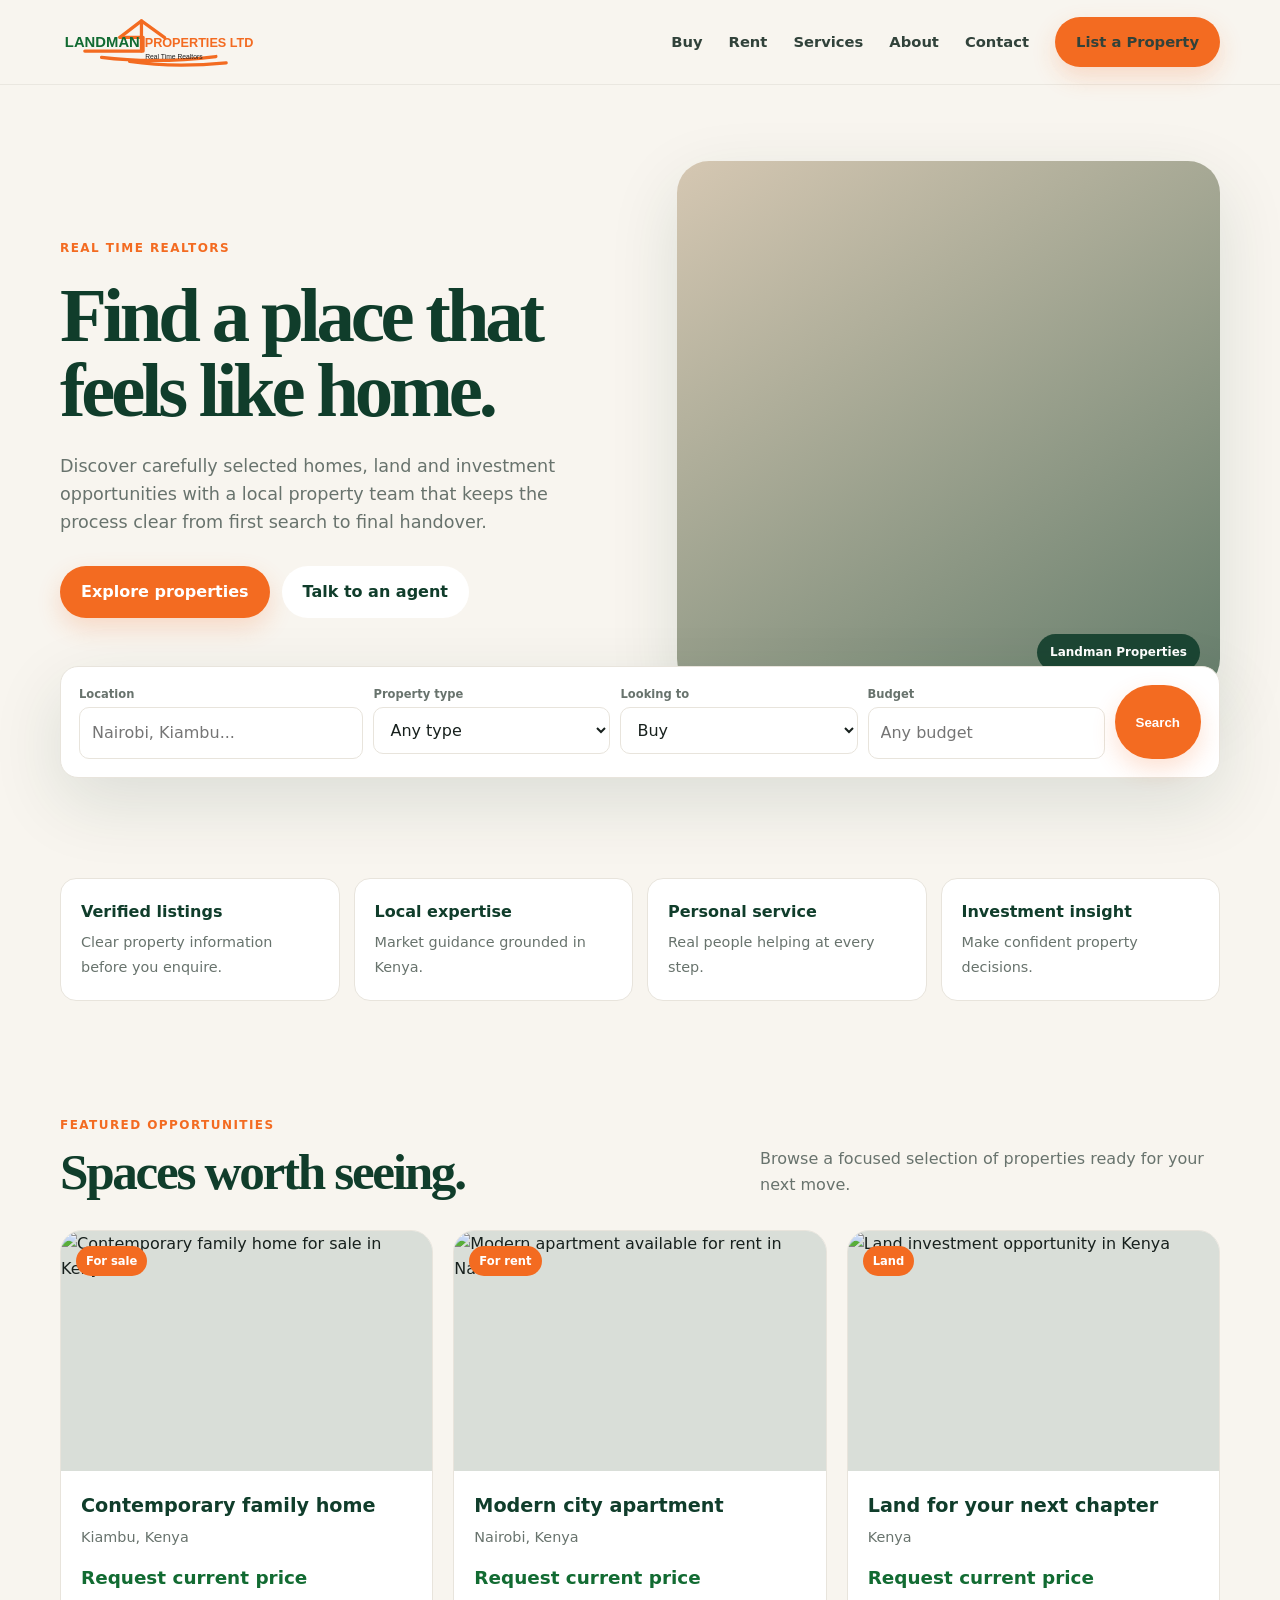
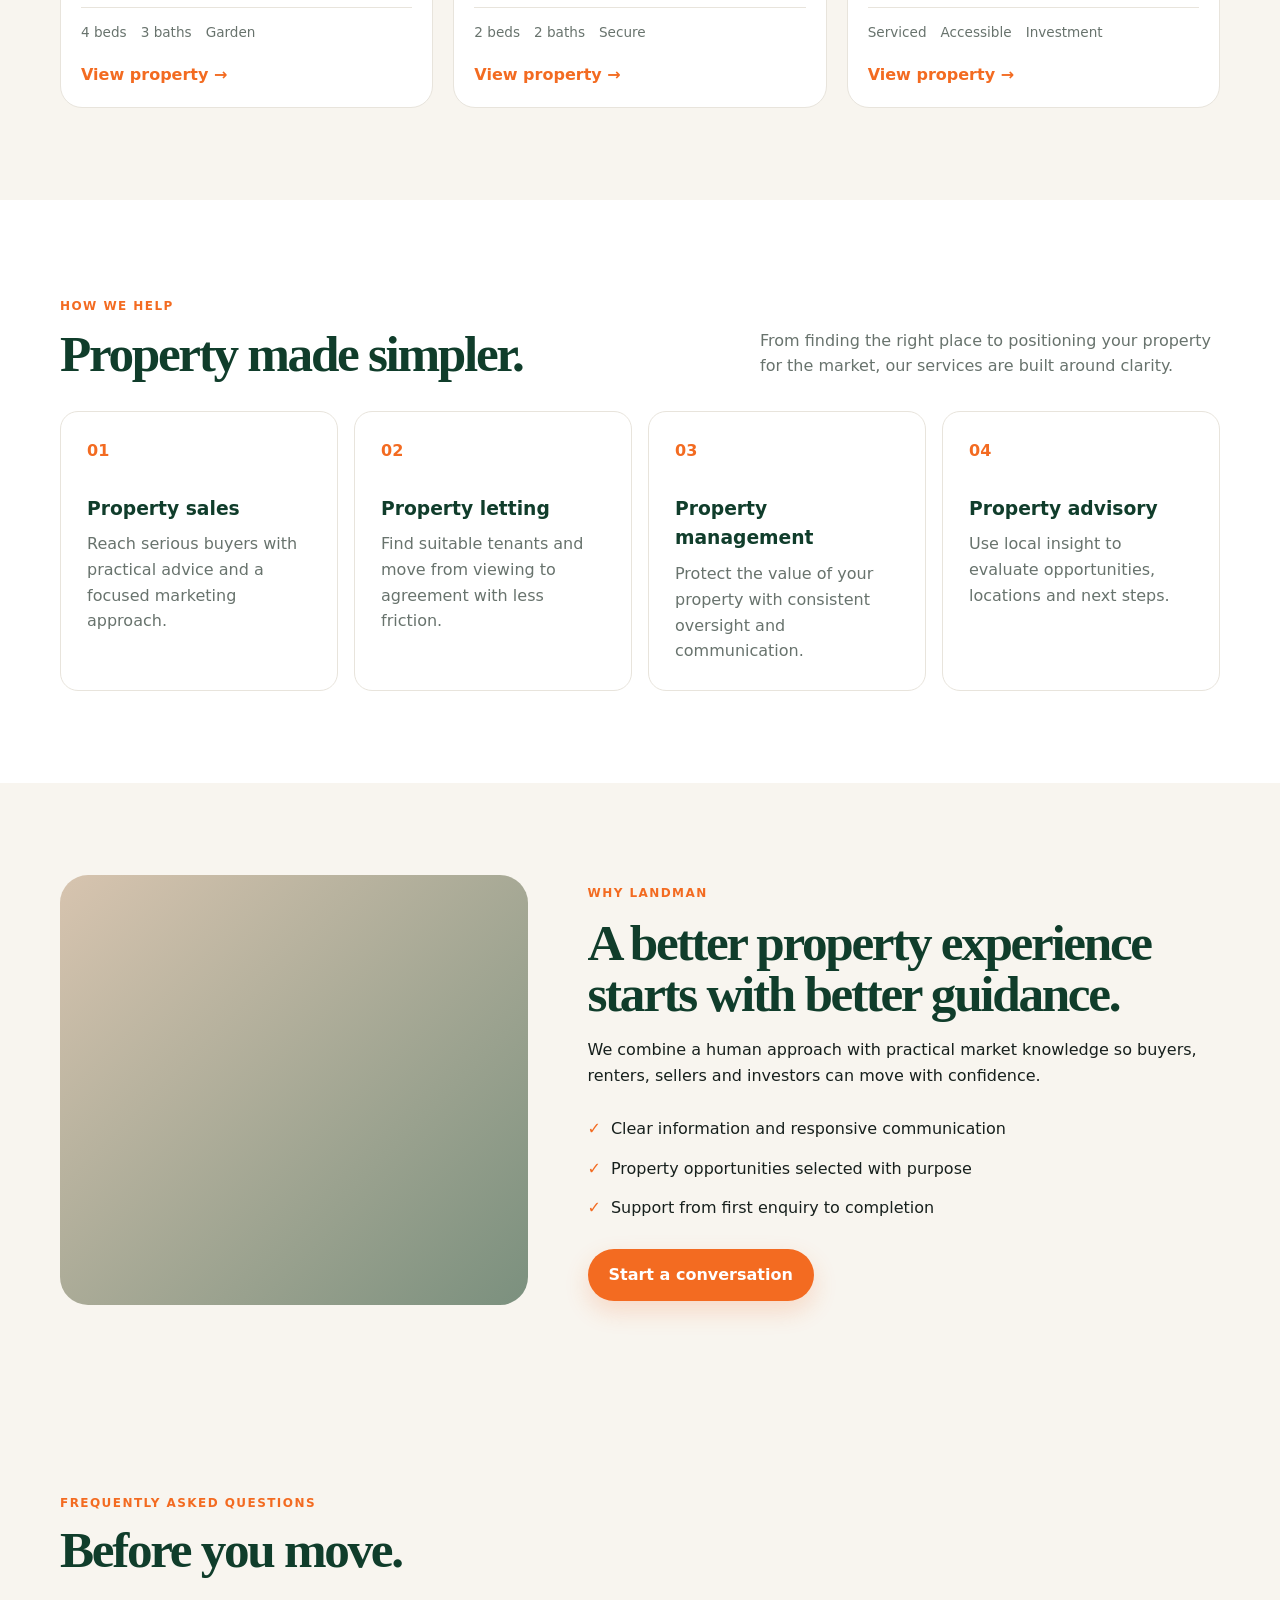
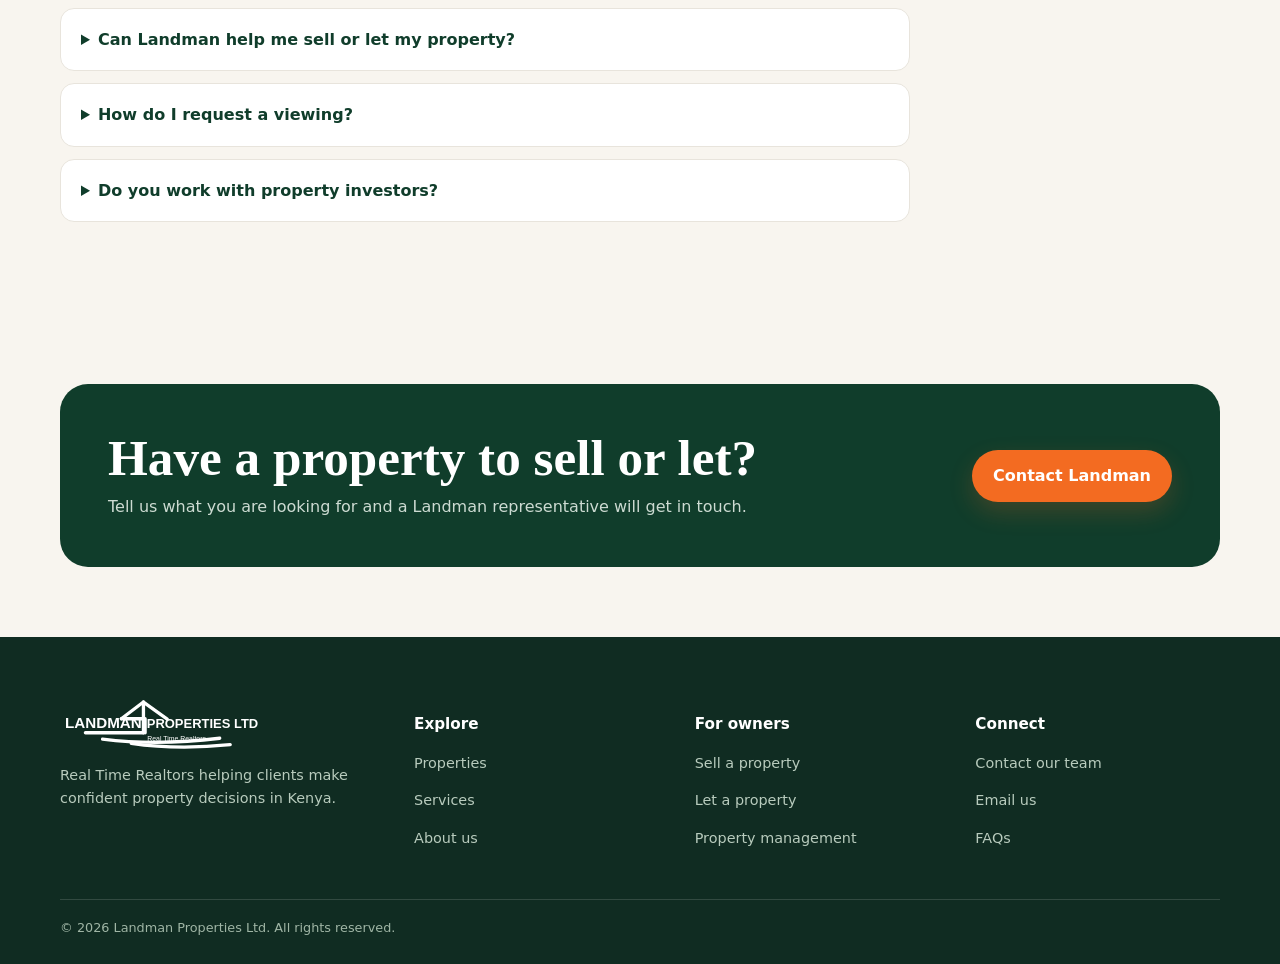
==== commit 56f7c706: "Apply Landman UI facelift, branding, digital marketing hooks, and SEO improvements" ====
--- a/index.html
+++ b/index.html
@@ -1,206 +1 @@
-<!doctype html>
-<html lang="en">
-<head>
-  <meta charset="utf-8">
-  <meta name="viewport" content="width=device-width,initial-scale=1">
-  <meta name="description" content="Professional property management in Kenya for landlords and property owners. Tenant management, rent collection, letting, maintenance and inspections.">
-  <meta name="keywords" content="property management Kenya, property management company Kenya, property management Nairobi, property managers Nairobi, rental property management Kenya, rent collection Kenya, tenant management Kenya, property letting Kenya, property maintenance Kenya, property management company Nairobi, commercial property management Kenya">
-    <meta name="robots" content="index,follow,max-image-preview:large,max-snippet:-1,max-video-preview:-1">  <link rel="canonical" href="https://landmankenya.co.ke/">  <meta name="theme-color" content="#0d6b55">
-    <meta property="og:type" content="website">  <meta property="og:locale" content="en_KE">
-    <meta property="og:site_name" content="Landman Properties Ltd">  <meta property="og:title" content="Property Management Company in Kenya | Landman Properties Ltd">
-    <meta property="og:description" content="Professional property management in Kenya covering tenant management, rent collection, letting, maintenance, inspections and owner reporting.">  <meta property="og:url" content="https://landmankenya.co.ke/">
-    <meta property="og:image" content="https://landmankenya.co.ke/landman-logo.png">  <meta name="twitter:card" content="summary_large_image">
-    <meta name="twitter:title" content="Property Management Company in Kenya | Landman Properties Ltd">  <meta name="twitter:description" content="Professional property management, rent collection, tenant management, letting and maintenance services in Kenya.">
-    <meta name="twitter:image" content="https://landmankenya.co.ke/landman-logo.png">
-  <title>Property Management Company in Kenya | Landman Properties Ltd</title>
-  <link rel="icon" href="/landman-logo.png" type="image/jpeg">
-  <link rel="preconnect" href="https://fonts.googleapis.com"><link rel="preconnect" href="https://fonts.gstatic.com" crossorigin><link rel="preload" as="style" href="https://fonts.googleapis.com/css2?family=DM+Sans:wght@400;500;600;700&family=Manrope:wght@500;600;700;800&display=swap" onload="this.onload=null;this.rel='stylesheet'"><noscript><link rel="stylesheet" href="https://fonts.googleapis.com/css2?family=DM+Sans:wght@400;500;600;700&family=Manrope:wght@500;600;700;800&display=swap"></noscript>
-  <style>
-    :root{
-      --ink:#111827;--muted:#4f5b68;--paper:#f7f8f5;--white:#fff;
-      --brand:#0d6b55;--brand2:#164c40;--lime:#d7ee75;--line:#e7eae5;
-      --shadow:0 24px 70px rgba(17,24,39,.10);--radius:24px;
-    }
-    *{box-sizing:border-box} html{scroll-behavior:auto}
-    body:before{content:"";position:fixed;inset:0;background:url("/landman-logo.png") center 46%/min(720px,58vw) auto no-repeat;opacity:.035;pointer-events:none;z-index:-1;filter:grayscale(1)}
-    body{margin:0;font-family:"DM Sans",sans-serif;color:var(--ink);background:var(--paper);line-height:1.55}
-    a{text-decoration:none;color:inherit} button,input,select{font:inherit}
-    .container{width:min(1180px,calc(100% - 40px));margin:auto}
-    .topbar{background:#0e3028;color:#dce9e3;font-size:13px}
-    .topbar .inner{min-height:38px;display:flex;align-items:center;justify-content:space-between;gap:20px}
-    .topbar span{opacity:.9}.toplinks{display:flex;gap:22px}
-    header{position:sticky;top:0;z-index:50;background:rgba(247,248,245,.88);backdrop-filter:blur(18px);border-bottom:1px solid rgba(231,234,229,.8)}
-    nav{height:92px;display:flex;align-items:center;justify-content:space-between;gap:28px}
-    .logo{display:flex;align-items:center;gap:11px;font-family:Manrope;font-weight:800;letter-spacing:-.5px}
-    .logo-mark{width:38px;height:38px;border-radius:12px;background:var(--brand);display:grid;place-items:center;color:white;font-weight:800}
-    .navlinks{display:flex;align-items:center;gap:27px;color:#4c5965;font-size:14px;font-weight:600}
-    .navlinks a:hover{color:var(--brand)}
-    .nav-actions{display:flex;align-items:center;gap:10px}.btn{border:0;border-radius:999px;padding:13px 20px;font-weight:700;cursor:pointer;transition:.25s}
-    .btn-dark{background:#102f28;color:#fff}.btn-dark:hover{transform:translateY(-2px);box-shadow:0 12px 28px rgba(16,47,40,.2)}
-    .btn-light{background:#fff;border:1px solid var(--line)}.btn-green{background:var(--brand);color:#fff}
-    .menu{display:none;border:0;background:none;font-size:28px}
-    .hero{padding:42px 0 70px}.hero-grid{display:grid;grid-template-columns:1.05fr .95fr;gap:52px;align-items:center}
-    .eyebrow{display:inline-flex;gap:8px;align-items:center;color:var(--brand);font-weight:800;font-size:12px;text-transform:uppercase;letter-spacing:.13em}
-    .eyebrow:before{content:"";width:26px;height:2px;background:var(--brand)}
-    h1,h2,h3{font-family:Manrope;letter-spacing:-.045em;line-height:1.05;margin:0}
-    h1{font-size:clamp(48px,6vw,82px);max-width:730px;margin:17px 0 20px}
-    .hero-copy{font-size:18px;color:#334155;max-width:590px}.hero-buttons{display:flex;gap:12px;margin:28px 0 30px;flex-wrap:wrap}
-    .trust{display:flex;gap:25px;flex-wrap:wrap;color:#5e6974;font-size:13px}.trust strong{display:block;color:var(--ink);font-size:20px;font-family:Manrope}
-    .hero-media{position:relative}.hero-img{height:580px;border-radius:32px;overflow:hidden;box-shadow:var(--shadow);background:url("https://images.unsplash.com/photo-1600210492486-724fe5c67fb0?auto=format&fit=crop&w=1600&q=85") center/cover}
-    .hero-img:after{content:"";position:absolute;inset:0;background:linear-gradient(180deg,transparent 55%,rgba(0,0,0,.38))}
-    .floating{position:absolute;z-index:2;left:-28px;bottom:28px;background:#fff;border:1px solid rgba(255,255,255,.8);padding:18px 20px;border-radius:18px;box-shadow:0 18px 50px rgba(0,0,0,.14);width:250px}
-    .floating small{color:#43505d}.floating strong{display:block;font-size:20px;margin-top:3px}
-    .search{margin-top:-22px;position:relative;z-index:5}.search-box{background:#fff;border:1px solid var(--line);border-radius:22px;padding:12px;display:grid;grid-template-columns:1fr 1fr 1fr auto;gap:10px;box-shadow:var(--shadow)}
-    .field{background:#f7f8f6;border-radius:14px;padding:9px 14px}.field label{display:block;font-size:11px;color:#4f5b68;text-transform:uppercase;font-weight:800;letter-spacing:.08em}.field select{width:100%;border:0;background:none;outline:0;font-weight:700;color:var(--ink);padding-top:4px}
-    section{padding:100px 0}.section-head{display:flex;justify-content:space-between;gap:30px;align-items:end;margin-bottom:36px}.section-head h2{font-size:clamp(36px,4vw,55px);max-width:640px}.section-head p{max-width:420px;color:#43505d}
-    .cards{display:grid;grid-template-columns:repeat(3,1fr);gap:18px}.card{background:#fff;border:1px solid var(--line);border-radius:var(--radius);overflow:hidden;transition:.25s}.card:hover{transform:translateY(-6px);box-shadow:var(--shadow)}
-    .card-img{height:250px;background-size:cover;background-position:center;position:relative}.tag{position:absolute;top:16px;left:16px;background:#fff;padding:7px 11px;border-radius:999px;font-size:12px;font-weight:800}.price{position:absolute;right:16px;bottom:16px;background:#102f28;color:#fff;padding:8px 12px;border-radius:10px;font-weight:800}
-    .card-body{padding:21px}.card-body h3{font-size:21px;margin-bottom:6px}.location{color:#43505d;font-size:14px}.meta{display:flex;gap:15px;color:#4f5b68;font-size:13px;margin-top:16px;padding-top:15px;border-top:1px solid var(--line)}
-    .dark{background:#102f28;color:#fff}.dark .section-head p,.dark .muted{color:#b9c9c2}
-    .services{display:grid;grid-template-columns:repeat(4,1fr);gap:14px}.service{padding:27px;border:1px solid rgba(255,255,255,.12);border-radius:20px;background:rgba(255,255,255,.05)}.service .icon{width:42px;height:42px;border-radius:13px;background:var(--lime);color:#18372e;display:grid;place-items:center;font-weight:900;margin-bottom:32px}.service h3{font-size:20px;margin-bottom:8px}.service p{color:#b9c9c2;font-size:14px}
-    .split{display:grid;grid-template-columns:1fr 1fr;gap:60px;align-items:center}.about-img{height:560px;border-radius:28px;background:url("https://images.unsplash.com/photo-1600607687939-ce8a6c25118c?auto=format&fit=crop&w=1000&q=75") center/cover}
-    .about-copy h2{font-size:clamp(38px,4vw,60px);margin:15px 0 20px}.about-copy p{color:#43505d;font-size:17px}.checks{display:grid;gap:13px;margin:28px 0}.check{display:flex;gap:11px;align-items:center;font-weight:700}.check i{width:23px;height:23px;border-radius:50%;background:#dff2bd;color:#235b3d;display:grid;place-items:center;font-style:normal;font-size:12px}
-    .stats{display:grid;grid-template-columns:repeat(3,1fr);gap:1px;background:var(--line);border:1px solid var(--line);border-radius:20px;overflow:hidden;margin-top:28px}.stat{background:#fff;padding:23px}.stat strong{font:800 34px Manrope}.stat span{display:block;color:#4f5b68;font-size:13px}
-    .cta{background:linear-gradient(135deg,#dff48a,#bfe8a2);border-radius:30px;padding:60px;display:flex;justify-content:space-between;align-items:center;gap:30px}.cta h2{font-size:clamp(35px,4vw,56px);max-width:700px}.cta p{color:#456154;max-width:560px}
-    footer{background:#0c2520;color:#d9e4df;padding:65px 0 25px}.footgrid{display:grid;grid-template-columns:1.4fr .8fr .8fr 1fr;gap:40px}.footer-brand p{color:#91aaa1;max-width:330px}.foot h3{color:#fff;font-family:Manrope;font-size:16px;margin:0 0 16px;letter-spacing:0}.foot a{display:block;color:#9db1aa;margin:10px 0;font-size:14px}.copyright{border-top:1px solid rgba(255,255,255,.1);margin-top:45px;padding-top:20px;color:#7f968f;font-size:13px;display:flex;justify-content:space-between}
-    .wa{position:fixed;right:20px;bottom:20px;width:58px;height:58px;border-radius:50%;background:#25d366;color:white;display:grid;place-items:center;font-size:25px;box-shadow:0 14px 30px rgba(0,0,0,.2);z-index:60}
-    .reveal{opacity:0;transform:translateY(18px);transition:.7s ease}.reveal.show{opacity:1;transform:none}
-    .brand-logo{width:225px;height:auto;max-height:72px;object-fit:contain;object-position:left center;display:block}
-    .footer-logo{width:215px;max-height:72px;background:#fff;border-radius:8px;padding:5px}
-    @media(max-width:950px){.navlinks,.nav-actions .btn{display:none}.menu{display:block}.hero-grid,.split{grid-template-columns:1fr}.hero-img{height:480px}.floating{left:18px}.cards{grid-template-columns:1fr 1fr}.services{grid-template-columns:1fr 1fr}.search-box{grid-template-columns:1fr 1fr}.search-box .btn{grid-column:span 2}.footgrid{grid-template-columns:1fr 1fr}}
-    @media(max-width:620px){.container{width:min(100% - 24px,1180px)}.toplinks{display:none}.hero{padding-top:25px}nav{height:82px}.hero-img{height:410px;border-radius:23px}h1{font-size:48px}.brand-logo{width:190px;max-height:60px}.footer-logo{width:190px;max-height:60px}.cards,.services,.stats,.footgrid{grid-template-columns:1fr}.search-box{grid-template-columns:1fr}.search-box .btn{grid-column:auto}.section-head{display:block}.cta{padding:35px 25px;display:block}.service-cta{display:block!important}.service-cta .btn{margin-top:15px}.cta .btn{margin-top:15px}.copyright{display:block}.copyright span{display:block;margin-top:8px}}
-  @media (prefers-reduced-motion:reduce){html{scroll-behavior:auto}.reveal{opacity:1;transform:none;transition:none}.btn,.card{transition:none}}
-  
-    .mobile-open{display:flex!important;position:absolute;left:12px;right:12px;top:82px;background:#fff;padding:20px;border-radius:18px;box-shadow:0 20px 50px rgba(0,0,0,.12);flex-direction:column;align-items:flex-start}
-</style>
-  <script type="application/ld+json">
-  {
-    "@context":"https://schema.org",
-    "@type":["RealEstateAgent","LocalBusiness"],
-    "name":"Landman Properties Ltd",
-    "url":"https://landmankenya.co.ke/",
-    "logo":"https://landmankenya.co.ke/landman-logo.png",
-    "image":"https://landmankenya.co.ke/landman-logo.png",
-    "telephone":"+254798421521",
-    "email":"landmankenya@gmail.com",
-    "description":"Professional property management company in Kenya providing property management, tenant management, rent collection, letting, maintenance, inspections and owner reporting.",
-    "areaServed":{"@type":"Country","name":"Kenya"},
-    "sameAs":[],
-    "serviceType":[
-      "Property Management",
-      "Tenant Management",
-      "Rent Collection",
-      "Property Letting",
-      "Property Marketing",
-      "Property Maintenance",
-      "Property Inspections",
-      "Property Portfolio Reporting"
-    ]
-  }
-  </script>
-<link rel="preload" as="image" href="/images/landman-property-management-kenya.webp" fetchpriority="high"><link rel="stylesheet" href="/landman-facelift.css">
-</head>
-<body>
-  
-  <header><nav class="container">
-    <a class="logo" href="/"><img src="/landman-logo.png" alt="Landman Properties Ltd" width="225" height="72" class="brand-logo" decoding="async"></a>
-    <div class="navlinks" id="primary-navigation"><a href="/">Home</a><a href="/services/">Services</a><a href="/properties/">Our Portfolio</a><a href="/about/">About</a><a href="/why-choose-us/">Why Choose Us</a><a href="/contact/">Contact Us</a></div>
-    <div class="nav-actions"><a class="btn btn-dark" href="/contact/">Contact Us</a><button class="menu" type="button" aria-expanded="false" aria-controls="primary-navigation" aria-label="Open navigation menu">☰</button></div>
-  </nav></header>
-
-  <main>
-    <section class="hero"><div class="container hero-grid">
-      <div class="reveal">
-        <div class="eyebrow">Property Management Company in Kenya</div>
-        <h1>Professional <em style="color:var(--brand);font-style:normal">property management</em> in Kenya.</h1>
-        <p class="hero-copy">Landman Properties provides professional property management in Kenya for residential and commercial properties. We handle tenant management, rent collection, property letting, inspections, maintenance and owner reporting so your investment is managed professionally.</p>
-        <div class="hero-buttons"><a class="btn btn-dark" href="/contact/">Request property management ↗</a><a class="btn btn-light" href="/services/">View our services</a></div>
-        <div class="trust"><div><strong>2013</strong>Established</div><div><strong>End-to-end</strong>Management</div><div><strong>Kenya</strong>Local expertise</div></div>
-      </div>
-      <div class="hero-media reveal"><div class="hero-img"></div><div class="floating"><small>Property owner support</small><strong>We manage. You stay informed.</strong><span style="font-size:13px;color:#687386">Rent Collection · Tenant Management · Maintenance · Reporting →</span></div></div>
-    </div></section>
-
-    <div class="container reveal"><div class="owner-strip" style="background:#fff;border:1px solid var(--line);border-radius:22px;padding:22px 26px;display:flex;justify-content:space-between;align-items:center;gap:25px;box-shadow:var(--shadow)"><div><strong style="font:800 22px Manrope">Own rental property in Kenya?</strong><div style="color:var(--muted);margin-top:4px">Let Landman manage the day-to-day operations of your property while you focus on your investment.</div></div><a class="btn btn-green" href="/contact/">Talk to a property manager ↗</a></div></div>
-
-    <section id="properties"><div class="container">
-      <div class="section-head reveal">
-        <div><div class="eyebrow">Our Portfolio</div><h2>Properties We Manage and Represent</h2></div>
-        <p>Explore selected residential and commercial properties connected to Landman. Our core focus remains professional management for property owners and investors.</p>
-      </div>
-      <div class="owner-strip reveal" style="background:#fff;border:1px solid var(--line);border-radius:22px;padding:28px;display:flex;justify-content:space-between;align-items:center;gap:25px;box-shadow:var(--shadow)">
-        <div><strong style="font:800 24px Manrope">View the Landman portfolio</strong><div style="color:var(--muted);margin-top:6px">See selected properties, locations and opportunities.</div></div>
-        <a class="btn btn-green" href="/properties/">View Our Portfolio ↗</a>
-      </div>
-    </div></section>
-
-    <section id="services" class="dark"><div class="container">
-      <div class="section-head reveal"><div><div class="eyebrow" style="color:var(--lime)">Our Services</div><h2>Complete property management for owners and investors.</h2></div><p>One professional partner for tenant management, rent collection, letting, maintenance, inspections, lease administration and transparent reporting.</p></div>
-      <div class="services">
-        <div class="service reveal"><div class="icon">⌂</div><h3>Property Management</h3><p>End-to-end management of residential and commercial properties, from daily operations to tenant relationships.</p></div>
-        <div class="service reveal"><div class="icon">✓</div><h3>Tenant Management</h3><p>Tenant sourcing, screening, onboarding, communication, retention and lease administration.</p></div>
-        <div class="service reveal"><div class="icon">▣</div><h3>Rent Collection</h3><p>Structured rent collection, arrears follow-up, reconciliations and clear owner statements.</p></div>
-        <div class="service reveal"><div class="icon">⌁</div><h3>Maintenance & Inspections</h3><p>Routine inspections, repair coordination and proactive upkeep to protect your property.</p></div>
-        <div class="service reveal"><div class="icon">↗</div><h3>Property Marketing & Letting</h3><p>Professional marketing and letting support designed to attract suitable tenants and reduce vacancy.</p></div>
-        <div class="service reveal"><div class="icon">▤</div><h3>Financial & Portfolio Reporting</h3><p>Clear visibility into income, expenses, occupancy, arrears and property performance.</p></div>
-        <div class="service reveal"><div class="icon">◇</div><h3>Lease Administration</h3><p>Organised lease records, renewals, tenant documentation and ongoing administration.</p></div>
-        <div class="service reveal"><div class="icon">◆</div><h3>Sales & Advisory</h3><p>Property sales, acquisition support and practical advice for owners and investors.</p></div>
-      </div>
-      <div class="service-cta reveal" style="margin-top:30px;padding:24px 28px;border:1px solid rgba(255,255,255,.14);border-radius:20px;background:rgba(255,255,255,.06);display:flex;align-items:center;justify-content:space-between;gap:24px">
-        <div><strong style="font:800 22px Manrope;color:#fff">Need professional property management?</strong><p style="margin:6px 0 0;color:#b9c9c2">Tell us about your property or portfolio, and we'll recommend the right management approach for your needs.</p></div>
-        <a class="btn" style="background:var(--lime);color:#18372e;white-space:nowrap" href="/contact/">Talk to a Property Manager ↗</a>
-      </div>
-    </div></section>
-
-    <section id="about"><div class="container split">
-      <div class="about-img reveal"></div>
-      <div class="about-copy reveal"><div class="eyebrow">About Landman</div><h2>A trusted partner for your next property move.</h2><p>Landman Properties Ltd was incorporated in 2013 and has grown through a commitment to customer service, property expertise and long-term relationships.</p><p>We combine local market knowledge with a modern, transparent management approach so property owners and investors have better visibility, stronger tenant relationships and well-maintained assets.</p>
-      <div class="checks"><div class="check"><i>✓</i> Customer-first property guidance</div><div class="check"><i>✓</i> Residential & commercial property management</div><div class="check"><i>✓</i> Professional letting & property marketing</div></div>
-      <a class="btn btn-dark" href="/contact/">Speak with our management team →</a></div>
-    </div></section>
-
-    <section id="stories" style="padding-top:20px"><div class="container"><div class="section-head reveal"><div><div class="eyebrow">Why Choose Us</div><h2>Professional oversight for property owners.</h2></div></div><div class="stats reveal"><div class="stat"><strong>2013</strong><span>Year established</span></div><div class="stat"><strong>Kenya</strong><span>Local market expertise</span></div><div class="stat"><strong>1:1</strong><span>Dedicated owner support</span></div></div></div></section>
-
-    <section><div class="container"><div class="cta reveal"><div><div class="eyebrow" style="color:#244f3c">Property owners & investors</div><h2>Ready to put your property in professional hands?</h2><p>Tell us about your property, portfolio or management needs and our team will guide you through the next step.</p></div><a class="btn btn-dark" href="/contact/">Contact Landman ↗</a></div></div></section>
-  </main>
-
-  <footer><div class="container">
-    <div class="footgrid">
-      <div class="footer-brand"><a class="logo" href="/"><img src="landman-logo.png" alt="Landman Properties Ltd" width="225" height="72" class="brand-logo footer-logo" decoding="async"></a><p>Professional property management, letting and property care for residential and commercial properties across Kenya.</p></div>
-      <div class="foot"><h3>Explore</h3><a href="/properties/">Our Portfolio</a><a href="/services/">Our Services</a><a href="/about/">About Us</a><a href="/why-choose-us/">Why Choose Us</a></div>
-      <div class="foot"><h3>Services</h3><a href="/services/">Property Management</a><a href="/services/">Tenant Management</a><a href="/services/">Rent Collection</a><a href="/services/">Maintenance</a></div>
-      <div class="foot"><h3>Get in touch</h3>
-<a href="tel:+254798421521">0798 421521 · Mobile</a>
-<a href="mailto:landmankenya@gmail.com">landmankenya@gmail.com</a>
-<a href="https://landmankenya.co.ke/">landmankenya.co.ke</a>
-<a href="https://wa.me/254798421521">WhatsApp Landman</a></div>
-    </div>
-    <div class="copyright"><span>© <span id="year"></span> Landman Properties Ltd. All rights reserved.</span><span>Service information reviewed 2026 · Designed with a premium, mobile-first experience.</span></div>
-  </div></footer>
-  <a class="wa" href="https://wa.me/254798421521" aria-label="WhatsApp">◔</a>
-
-  <script>
-    document.getElementById('year').textContent=new Date().getFullYear();
-    const revealItems=document.querySelectorAll('.reveal');
-    if('IntersectionObserver' in window){
-      const io=new IntersectionObserver(es=>{
-        es.forEach(e=>{
-          if(!e.isIntersecting)return;
-          e.target.classList.add('show');
-          io.unobserve(e.target);
-        });
-      },{threshold:.12});
-      revealItems.forEach(el=>io.observe(el));
-    }else{
-      revealItems.forEach(el=>el.classList.add('show'));
-    }
-    const menu=document.querySelector('.menu'),nav=document.querySelector('.navlinks');
-    if(menu&&nav) menu.addEventListener('click',()=>{
-      const open=nav.dataset.open==='1';
-      nav.dataset.open=open?'0':'1';
-      menu.setAttribute('aria-expanded',open?'false':'true');
-      menu.setAttribute('aria-label',open?'Open navigation menu':'Close navigation menu');
-      nav.classList.toggle('mobile-open',!open);
-    });
-  </script>
-</body>
-</html>
+<!doctype html><html lang="en-KE"><head><meta charset="utf-8"><meta name="viewport" content="width=device-width,initial-scale=1"><title>Landman Properties Ltd | Real Estate in Kenya</title><meta name="description" content="Find trusted homes, land and investment property in Kenya with Landman Properties Ltd, Real Time Realtors."><meta name="keywords" content="property for sale Kenya, houses for rent Kenya, Nairobi real estate, Kenyan property agents, land for sale Kenya"><meta name="author" content="Landman Properties Ltd"><meta name="theme-color" content="#103d2b"><meta property="og:type" content="website"><meta property="og:title" content="Landman Properties Ltd | Real Time Realtors"><meta property="og:description" content="Discover carefully selected homes, land and investment opportunities in Kenya."><meta property="og:image" content="assets/landman-logo.svg"><meta name="twitter:card" content="summary_large_image"><meta name="twitter:title" content="Landman Properties Ltd | Real Time Realtors"><meta name="twitter:description" content="Discover carefully selected homes, land and investment opportunities in Kenya."><link rel="icon" href="assets/landman-logo.svg" type="image/svg+xml"><link rel="stylesheet" href="landman-facelift.css"><script type="application/ld+json">{"@context":"https://schema.org","@type":"RealEstateAgent","name":"Landman Properties Ltd","description":"Real Time Realtors helping clients discover homes, land and property investment opportunities in Kenya.","areaServed":"Kenya","url":"./","logo":"assets/landman-logo.svg","sameAs":[]}</script></head><body><header class="site-header"><div class="container nav"><a class="brand" href="./" aria-label="Landman Properties home"><img src="assets/landman-logo.svg" alt="Landman Properties Ltd, Real Time Realtors"></a><nav class="nav-links" aria-label="Primary navigation"><a href="properties/">Buy</a><a href="properties/?purpose=rent">Rent</a><a href="#services">Services</a><a href="#about">About</a><a href="#contact">Contact</a><a class="btn btn-primary" href="#contact">List a Property</a></nav><button class="menu-toggle" aria-label="Open navigation" aria-expanded="false">☰</button></div></header><main><section class="hero"><div class="container hero-grid"><div><span class="eyebrow">Real Time Realtors</span><h1>Find a place that feels like home.</h1><p>Discover carefully selected homes, land and investment opportunities with a local property team that keeps the process clear from first search to final handover.</p><div class="hero-actions"><a class="btn btn-primary" href="properties/">Explore properties</a><a class="btn btn-light" href="#contact">Talk to an agent</a></div></div><div class="hero-media"><img loading="eager" src="assets/hero-property.jpg" alt="Modern Kenyan home surrounded by greenery" onerror="this.style.display='none'"></div></div><div class="container"><form class="search-panel" id="property-search" action="properties/" method="get"><div class="field"><label for="location">Location</label><input id="location" name="location" placeholder="Nairobi, Kiambu..." autocomplete="address-level2"></div><div class="field"><label for="type">Property type</label><select id="type" name="type"><option value="">Any type</option><option>House</option><option>Apartment</option><option>Land</option><option>Commercial</option></select></div><div class="field"><label for="purpose">Looking to</label><select id="purpose" name="purpose"><option value="sale">Buy</option><option value="rent">Rent</option></select></div><div class="field"><label for="budget">Budget</label><input id="budget" name="budget" placeholder="Any budget" inputmode="numeric"></div><button class="btn btn-primary" type="submit">Search</button></form></div></section><section class="trust"><div class="container trust-grid"><div class="trust-item"><strong>Verified listings</strong><span>Clear property information before you enquire.</span></div><div class="trust-item"><strong>Local expertise</strong><span>Market guidance grounded in Kenya.</span></div><div class="trust-item"><strong>Personal service</strong><span>Real people helping at every step.</span></div><div class="trust-item"><strong>Investment insight</strong><span>Make confident property decisions.</span></div></div></section><section class="section" id="properties"><div class="container"><div class="section-heading"><div><span class="eyebrow">Featured opportunities</span><h2>Spaces worth seeing.</h2></div><p>Browse a focused selection of properties ready for your next move.</p></div><div class="property-grid"><article class="property-card"><div class="property-image"><span class="badge">For sale</span><img loading="lazy" src="assets/property-1.jpg" alt="Contemporary family home for sale in Kenya" onerror="this.style.background='#d9ded8';this.removeAttribute('src')"></div><div class="property-copy"><h3>Contemporary family home</h3><div class="location">Kiambu, Kenya</div><div class="price">Request current price</div><div class="specs"><span>4 beds</span><span>3 baths</span><span>Garden</span></div><a class="property-link" href="properties/">View property →</a></div></article><article class="property-card"><div class="property-image"><span class="badge">For rent</span><img loading="lazy" src="assets/property-2.jpg" alt="Modern apartment available for rent in Nairobi" onerror="this.style.background='#d9ded8';this.removeAttribute('src')"></div><div class="property-copy"><h3>Modern city apartment</h3><div class="location">Nairobi, Kenya</div><div class="price">Request current price</div><div class="specs"><span>2 beds</span><span>2 baths</span><span>Secure</span></div><a class="property-link" href="properties/">View property →</a></div></article><article class="property-card"><div class="property-image"><span class="badge">Land</span><img loading="lazy" src="assets/property-3.jpg" alt="Land investment opportunity in Kenya" onerror="this.style.background='#d9ded8';this.removeAttribute('src')"></div><div class="property-copy"><h3>Land for your next chapter</h3><div class="location">Kenya</div><div class="price">Request current price</div><div class="specs"><span>Serviced</span><span>Accessible</span><span>Investment</span></div><a class="property-link" href="properties/">View property →</a></div></article></div></div></section><section class="section services" id="services"><div class="container"><div class="section-heading"><div><span class="eyebrow">How we help</span><h2>Property made simpler.</h2></div><p>From finding the right place to positioning your property for the market, our services are built around clarity.</p></div><div class="service-grid"><article class="service-card"><span class="service-number">01</span><h3>Property sales</h3><p>Reach serious buyers with practical advice and a focused marketing approach.</p></article><article class="service-card"><span class="service-number">02</span><h3>Property letting</h3><p>Find suitable tenants and move from viewing to agreement with less friction.</p></article><article class="service-card"><span class="service-number">03</span><h3>Property management</h3><p>Protect the value of your property with consistent oversight and communication.</p></article><article class="service-card"><span class="service-number">04</span><h3>Property advisory</h3><p>Use local insight to evaluate opportunities, locations and next steps.</p></article></div></div></section><section class="section" id="about"><div class="container story-grid"><div class="story-image"><img loading="lazy" src="assets/about-property.jpg" alt="Bright, welcoming property interior in Kenya" onerror="this.style.display='none'"></div><div class="story-copy"><span class="eyebrow">Why Landman</span><h2>A better property experience starts with better guidance.</h2><p>We combine a human approach with practical market knowledge so buyers, renters, sellers and investors can move with confidence.</p><ul class="check-list"><li>Clear information and responsive communication</li><li>Property opportunities selected with purpose</li><li>Support from first enquiry to completion</li></ul><a class="btn btn-primary" href="#contact">Start a conversation</a></div></div></section><section class="section" id="faq"><div class="container"><div class="section-heading"><div><span class="eyebrow">Frequently asked questions</span><h2>Before you move.</h2></div></div><div class="faq-list"><details><summary>Can Landman help me sell or let my property?</summary><p>Yes. Use the contact form to share your property details and the team can guide you on the next step.</p></details><details><summary>How do I request a viewing?</summary><p>Choose a property from the listings and contact the team with your preferred date and time.</p></details><details><summary>Do you work with property investors?</summary><p>Landman can help you review property opportunities and understand the practical considerations before you proceed.</p></details></div></div></section><section class="cta" id="contact"><div class="container"><div class="cta-box"><div><h2>Have a property to sell or let?</h2><p>Tell us what you are looking for and a Landman representative will get in touch.</p></div><a class="btn btn-primary" href="mailto:info@landmanproperties.co.ke" data-track="contact_cta">Contact Landman</a></div></div></section></main><footer class="site-footer"><div class="container footer-grid"><div><img src="assets/landman-logo.svg" alt="Landman Properties Ltd"><p>Real Time Realtors helping clients make confident property decisions in Kenya.</p></div><div><h3>Explore</h3><p><a href="properties/">Properties</a></p><p><a href="#services">Services</a></p><p><a href="#about">About us</a></p></div><div><h3>For owners</h3><p><a href="#contact">Sell a property</a></p><p><a href="#contact">Let a property</a></p><p><a href="#contact">Property management</a></p></div><div><h3>Connect</h3><p><a href="#contact">Contact our team</a></p><p><a href="mailto:info@landmanproperties.co.ke">Email us</a></p><p><a href="#faq">FAQs</a></p></div></div><div class="container footer-bottom">© <span id="year"></span> Landman Properties Ltd. All rights reserved.</div></footer><div class="mobile-bar"><a class="btn btn-light" href="tel:+254000000000" data-track="mobile_call">Call</a><a class="btn btn-primary" href="mailto:info@landmanproperties.co.ke" data-track="mobile_contact">Enquire</a></div><script src="site-runtime.js" defer></script></body></html>
--- a/landman-facelift.css
+++ b/landman-facelift.css
@@ -1,394 +1 @@
-/* Landman Properties Ltd — brand facelift
-   Shared visual layer: forest green, bright orange and white.
-   Keeps each page's existing content, links and functionality intact. */
-:root{
-  --ink:#14251f !important;
-  --muted:#5d6b64 !important;
-  --paper:#fbfaf7 !important;
-  --white:#fff !important;
-  --brand:#176b50 !important;
-  --dark:#123b2e !important;
-  --lime:#ff8a42 !important;
-  --line:#e5e9e4 !important;
-  --shadow:0 24px 70px rgba(18,59,46,.10) !important;
-  --landman-orange:#f47b35;
-  --landman-orange-soft:#fff0e6;
-}
-html{scroll-behavior:smooth;scroll-padding-top:105px}
-body{background:var(--paper);color:var(--ink);-webkit-font-smoothing:antialiased}
-::selection{background:#ffd2b4;color:#173d30}
-a,button,input,select,textarea{-webkit-tap-highlight-color:transparent}
-a:focus-visible,button:focus-visible,input:focus-visible,select:focus-visible,textarea:focus-visible{outline:3px solid #f47b35;outline-offset:3px}
-header{box-shadow:0 8px 28px rgba(20,45,35,.035)}
-nav{position:relative}
-.navlinks a,.nav a{transition:color .2s ease,background .2s ease}
-.navlinks a:hover,.nav a:hover,.nav a[aria-current="page"]{color:var(--landman-orange)!important}
-.brand-logo,.logo img{transition:transform .25s ease}
-.logo:hover .brand-logo,.logo:hover img{transform:translateY(-1px)}
-.btn,.contact-btn,.hero-buttons a,.nav-actions a{transition:transform .2s ease,box-shadow .2s ease,background .2s ease,color .2s ease}
-.btn:hover,.contact-btn:hover,.hero-buttons a:hover,.nav-actions a:hover{transform:translateY(-2px);box-shadow:0 12px 26px rgba(18,59,46,.18)}
-.btn-green,.hero .btn:not(.btn-dark):not(.btn-light),.hero .btn-dark,.cta .btn{background:var(--landman-orange)!important;color:#18251f!important}
-.btn-green:hover,.hero .btn:hover,.cta .btn:hover{background:#ff9859!important}
-.btn-dark,.contact-btn{background:var(--dark)!important;color:#fff!important}
-.btn-light,.hero .btn-light{background:#fff!important;color:var(--dark)!important;border:1px solid var(--line)!important}
-.eyebrow{color:var(--brand)!important}
-.hero .eyebrow,.dark .eyebrow,.hero .eyebrow[style]{color:#ffad78!important}
-.hero{isolation:isolate}
-.hero:not(.dark){position:relative}
-.hero h1 em,.hero h1 strong{color:var(--landman-orange)!important}
-.hero-img{box-shadow:0 28px 70px rgba(18,59,46,.17);border:1px solid rgba(255,255,255,.65)}
-.floating{border-top:3px solid var(--landman-orange)}
-.search-box,.filters{box-shadow:0 20px 55px rgba(18,59,46,.09);border-color:#e4e9e3}
-.field:focus-within{box-shadow:0 0 0 2px rgba(244,123,53,.22)}
-.tag{box-shadow:0 5px 16px rgba(0,0,0,.08)}
-.price{background:var(--dark)!important;border-left:3px solid var(--landman-orange)}
-.card{box-shadow:0 8px 26px rgba(18,59,46,.045);transition:transform .25s ease,box-shadow .25s ease,border-color .25s ease}
-.card:hover{border-color:#f5bd98;box-shadow:0 22px 48px rgba(18,59,46,.12)}
-.service .icon,.icon{background:var(--landman-orange-soft)!important;color:var(--dark)!important}
-.dark{background:linear-gradient(135deg,#123b2e 0%,#0d3025 100%)!important}
-.dark .service{border-color:rgba(255,255,255,.14);background:rgba(255,255,255,.055);transition:transform .25s ease,border-color .25s ease,background .25s ease}
-.dark .service:hover{transform:translateY(-4px);border-color:rgba(255,138,66,.6);background:rgba(255,255,255,.085)}
-.dark .service .icon{background:var(--landman-orange)!important;color:#173b2e!important}
-.check i{background:var(--landman-orange-soft)!important;color:var(--dark)!important}
-.cta{background:linear-gradient(120deg,#fff0e6 0%,#ffe0cb 58%,#ffd0ad 100%)!important;border:1px solid #f6d1b9;box-shadow:0 20px 55px rgba(18,59,46,.06)}
-.cta .eyebrow{color:var(--brand)!important}
-.stats .stat{transition:background .2s ease}
-.stats .stat:hover{background:#fff8f2}
-footer{background:#0b2a21!important}
-.foot a,.footgrid a{transition:color .2s ease}
-.foot a:hover,.footgrid a:hover{color:#ffad78!important}
-.wa{box-shadow:0 12px 30px rgba(0,0,0,.18);transition:transform .2s ease}
-.wa:hover{transform:translateY(-3px) scale(1.03)}
-.mobile-open{border:1px solid var(--line);box-shadow:0 20px 55px rgba(18,59,46,.16)!important}
-.mobile-open a{padding:9px 0}
-section{scroll-margin-top:100px}
-img{max-width:100%}
-@media(max-width:950px){
-  header nav{gap:12px}
-  .mobile-open{background:#fff!important}
-}
-@media(max-width:620px){
-  .hero-buttons a,.hero .btn,.cta .btn{min-height:48px;display:inline-flex;align-items:center;justify-content:center}
-  .floating{max-width:calc(100% - 36px)}
-}
-@media(prefers-reduced-motion:reduce){
-  *,*::before,*::after{scroll-behavior:auto!important;animation-duration:.01ms!important;animation-iteration-count:1!important;transition-duration:.01ms!important}
-}
-
-/* --- Site-wide premium layout refinements --- */
-html{scroll-behavior:smooth;scroll-padding-top:100px}
-body{font-family:"DM Sans",system-ui,sans-serif;line-height:1.65;-webkit-font-smoothing:antialiased}
-.container,.wrap{width:min(1180px,calc(100% - 36px))!important;margin-inline:auto}
-.topbar,.top{background:#0b2a21!important;color:#edf5ef!important}
-.topbar .inner{min-height:40px}
-header{background:rgba(255,255,255,.94)!important;backdrop-filter:blur(18px);border-bottom:1px solid rgba(23,107,80,.12)!important}
-header nav{min-height:82px;gap:clamp(12px,2vw,24px)}
-.logo{flex-shrink:0}
-.logo img,.brand-logo{display:block;object-fit:contain;max-width:220px}
-.navlinks,.nav{align-items:center;gap:clamp(10px,1.5vw,22px);font-size:13px}
-.navlinks a,.nav a{position:relative;padding-block:8px}
-.navlinks a:after,.nav a:after{content:"";position:absolute;left:0;right:100%;bottom:1px;height:2px;background:#f47b35;transition:right .2s ease}
-.navlinks a:hover:after,.nav a:hover:after,.nav a[aria-current="page"]:after{right:0}
-.btn,.contact-btn{border-radius:999px!important;font-weight:800!important;padding:13px 20px!important}
-.btn-green,.hero .btn-green{background:#f47b35!important;color:#fff!important}
-.btn-green:hover,.hero .btn-green:hover,.cta .btn:hover{background:#e76a23!important}
-.hero{position:relative;overflow:hidden;border-radius:0 0 34px 34px}
-.hero:not(.dark){background:linear-gradient(125deg,#123b2e 0%,#176b50 72%,#0d3025 100%)!important;color:#fff!important;padding-block:clamp(48px,7vw,82px)}
-.hero:before{content:"";position:absolute;z-index:-1;right:-150px;top:-220px;width:500px;height:500px;border:1px solid rgba(255,255,255,.13);border-radius:50%;box-shadow:0 0 0 45px rgba(255,255,255,.025),0 0 0 95px rgba(255,255,255,.02);pointer-events:none}
-.hero:not(.dark) h1,.hero:not(.dark) h2{color:#fff!important;line-height:1.06!important}
-.hero:not(.dark) p{color:#dce9e2!important}
-.hero .eyebrow:before{background:#f47b35!important}
-.hero-grid{gap:clamp(28px,4vw,54px)}
-.hero-img,.hero-media img{border-radius:26px;box-shadow:0 26px 65px rgba(0,0,0,.2)}
-.section-head{max-width:760px;margin:0 auto 30px}
-.section-head h2,.section h2,.about-copy h2{font-size:clamp(28px,3.5vw,44px);line-height:1.12}
-.services{gap:18px}
-.service,.panel,.card,.stat,.note,.empty{border-radius:22px!important}
-.service{padding:24px}
-.service:hover,.card:hover,.panel:hover{transform:translateY(-4px);border-color:#f5bd98;box-shadow:0 22px 48px rgba(18,59,46,.12)}
-.service .icon,.icon{width:48px;height:48px;border-radius:15px!important;background:#fff0e6!important;color:#123b2e!important}
-.split{gap:clamp(24px,4vw,56px);align-items:center}
-.split img,.about-img{border-radius:26px;box-shadow:0 22px 55px rgba(18,59,46,.12)}
-.search-box,.filters{border:1px solid #e4e9e3!important;border-radius:22px!important;box-shadow:0 20px 55px rgba(18,59,46,.09)}
-input,select,textarea{border-radius:12px!important;border-color:#dce5de!important}
-input:focus,select:focus,textarea:focus{border-color:#176b50!important;box-shadow:0 0 0 3px rgba(23,107,80,.1)!important;outline:0}
-.grid{gap:20px}
-.card{overflow:hidden;background:#fff}
-.card-img,.photo{background-color:#e5ece6!important}
-.card-body,.body{padding:21px}
-.price{font-weight:800!important}
-.portfolio-showcase{padding:clamp(48px,7vw,82px) 0 25px}
-.portfolio-showcase .showcase-grid{border-radius:28px!important;padding:clamp(22px,4vw,42px)!important}
-.portfolio-showcase .showcase-visual img{border-radius:20px}
-.cta{border-radius:28px!important;padding:clamp(28px,4vw,48px)!important}
-.foot,.footgrid{border-top:1px solid #e3e9e4}
-.wa{background:#f47b35!important}
-.reveal{animation:landman-reveal .65s cubic-bezier(.2,.7,.2,1) both}
-@keyframes landman-reveal{from{opacity:0;transform:translateY(16px)}to{opacity:1;transform:translateY(0)}}
-@media(max-width:980px){
- header nav{gap:12px}
- .navlinks,.nav{gap:9px;font-size:12px}
- .logo img,.brand-logo{width:170px!important}
- .nav-actions>.btn{padding:11px 14px!important}
-}
-@media(max-width:760px){
- .container,.wrap{width:calc(100% - 28px)!important}
- header nav{min-height:74px;gap:10px}
- .logo img,.brand-logo{width:150px!important;height:58px!important}
- .navlinks{display:none!important}
- .nav{display:flex!important;flex:1;flex-wrap:wrap;justify-content:flex-end;gap:2px 9px!important;font-size:11px!important}
- .nav a{padding:2px 0}
- .contact-btn{display:none!important}
- .nav-actions>.btn{display:none!important}
- .menu{display:block!important;font-size:25px!important}
- .mobile-open{display:flex!important;position:absolute!important;left:14px!important;right:14px!important;top:100%!important;z-index:80!important;flex-direction:column!important;align-items:stretch!important;gap:0!important;padding:14px 20px!important;background:#fff!important;border:1px solid #e3e9e4!important;border-radius:0 0 18px 18px!important;box-shadow:0 22px 45px rgba(11,51,42,.15)!important}
- .mobile-open a{padding:10px 0!important;border-bottom:1px solid #eef2ee}
- .hero:not(.dark){padding-block:48px 58px!important;border-radius:0 0 26px 26px!important}
- .hero-grid{grid-template-columns:1fr!important}
- .hero h1{font-size:clamp(36px,9vw,48px)!important}
- .hero-img,.hero-media img{max-height:380px;object-fit:cover}
- .split{grid-template-columns:1fr!important}
- .portfolio-showcase .showcase-grid{grid-template-columns:1fr!important}
-}
-@media(max-width:520px){
- .services,.grid,.stats,.footgrid{grid-template-columns:1fr!important}
- .hero-buttons{display:flex;flex-wrap:wrap;gap:10px}
- .hero-buttons .btn{width:100%;max-width:320px}
- .filters{grid-template-columns:1fr!important}
- .foot{display:flex;flex-direction:column;gap:10px}
-}
-@media(prefers-reduced-motion:reduce){
- html{scroll-behavior:auto!important}
- *,*:before,*:after{animation-duration:.01ms!important;animation-iteration-count:1!important;transition-duration:.01ms!important;scroll-behavior:auto!important}
-}
-
-/* --- Photo-led background system: inspired by Macho Homelands, in Landman's brand --- */
-:root{
-  --landman-forest:#103d2e;
-  --landman-forest-deep:#08291f;
-  --landman-orange:#f47b35;
-  --landman-glass:rgba(255,255,255,.92);
-}
-/* No large, flat colour fields: use real property photography under controlled overlays. */
-body{
-  background-color:#edf2ec!important;
-  background-image:
-    linear-gradient(135deg,rgba(245,248,243,.95),rgba(235,241,233,.90)),
-    url("https://images.unsplash.com/photo-1600210492486-724fe5c67fb0?auto=format&fit=crop&w=1800&q=80")!important;
-  background-position:center,center;
-  background-size:cover,cover;
-  background-attachment:scroll,scroll;
-  background-repeat:no-repeat,no-repeat;
-  background-attachment:fixed,fixed;
-}
-/* Image-led hero, matching the cinematic property photography style. */
-.hero:not(.dark){
-  background-color:var(--landman-forest-deep)!important;
-  background-image:
-    linear-gradient(100deg,rgba(7,35,26,.94) 0%,rgba(13,62,44,.82) 52%,rgba(13,62,44,.40) 100%),
-    url("https://images.unsplash.com/photo-1600596542815-ffad4c1539a9?auto=format&fit=crop&w=2000&q=85")!important;
-  background-position:center,center 52%;
-  background-size:cover,cover;
-  background-repeat:no-repeat,no-repeat;
-}
-/* Photo-backed content sections alternate between residential and apartment imagery. */
-.section:not(.dark),section:not(.hero):not(.dark):not(.cta):not(.trust){
-  background-color:#eaf0e8;
-  background-image:
-    linear-gradient(115deg,rgba(246,249,244,.94),rgba(235,242,233,.88)),
-    url("https://images.unsplash.com/photo-1600607687939-ce8a6c25118c?auto=format&fit=crop&w=1800&q=80");
-  background-position:center,center;
-  background-size:cover,cover;
-  background-repeat:no-repeat,no-repeat;
-}
-.section:nth-of-type(even),section:not(.hero):not(.dark):not(.cta):not(.trust):nth-of-type(even){
-  background-image:
-    linear-gradient(115deg,rgba(239,246,238,.93),rgba(224,236,224,.87)),
-    url("https://images.unsplash.com/photo-1460317442991-0ec209397118?auto=format&fit=crop&w=1800&q=80");
-}
-/* Existing dark feature bands retain their contrast but gain cinematic image depth. */
-.dark:not(header):not(footer){
-  background-color:var(--landman-forest-deep)!important;
-  background-image:
-    linear-gradient(110deg,rgba(7,36,26,.94),rgba(15,75,51,.86)),
-    url("https://images.unsplash.com/photo-1600607687939-ce8a6c25118c?auto=format&fit=crop&w=1800&q=80")!important;
-  background-position:center,center;
-  background-size:cover,cover;
-  background-repeat:no-repeat,no-repeat;
-  color:#fff!important;
-}
-.trust,.owner-strip{
-  background-color:#0a3023!important;
-  background-image:
-    linear-gradient(100deg,rgba(7,39,28,.91),rgba(15,75,51,.84)),
-    url("https://images.unsplash.com/photo-1460317442991-0ec209397118?auto=format&fit=crop&w=1800&q=80")!important;
-  background-position:center,center;
-  background-size:cover,cover;
-  color:#fff;
-}
-/* Cards sit above photo backgrounds as lightly frosted surfaces for readable content. */
-.card,.panel,.service,.note,.search-box,.filters,.empty,.stat{
-  backdrop-filter:blur(8px);
-}
-.card,.panel,.search-box,.filters,.empty{
-  background:rgba(255,255,255,.93)!important;
-  border:1px solid rgba(16,61,46,.12)!important;
-}
-.service{
-  background:linear-gradient(145deg,rgba(255,255,255,.94),rgba(240,247,239,.89))!important;
-  border:1px solid rgba(16,61,46,.12)!important;
-}
-.dark .service{
-  background:linear-gradient(145deg,rgba(255,255,255,.12),rgba(255,255,255,.055))!important;
-  color:#fff!important;
-}
-.dark .service h3,.dark .service p,.dark h2,.dark h3{color:#fff!important}
-.dark .service p{color:#dce9e1!important}
-.cta{
-  background-image:
-    linear-gradient(115deg,rgba(255,247,239,.94),rgba(255,225,203,.88)),
-    url("https://images.unsplash.com/photo-1600607687939-ce8a6c25118c?auto=format&fit=crop&w=1400&q=80")!important;
-  background-position:center,center;
-  background-size:cover,cover;
-}
-footer,.foot{
-  background-color:#08291f!important;
-  background-image:
-    linear-gradient(110deg,rgba(5,30,22,.96),rgba(9,49,35,.92)),
-    url("https://images.unsplash.com/photo-1460317442991-0ec209397118?auto=format&fit=crop&w=1800&q=80")!important;
-  background-position:center,center;
-  background-size:cover,cover;
-  color:#f5faf5!important;
-}
-footer p,footer small,.foot p,.foot small{color:#d2e1d7}
-.price{background:var(--landman-forest-deep)!important;color:#fff!important}
-.tag{background:var(--landman-orange)!important;color:#17281f!important}
-.eyebrow{color:#176b50!important}
-.hero .eyebrow,.dark .eyebrow,.trust .eyebrow,.owner-strip .eyebrow{color:#ffad78!important}
-.hero h1 em,.hero h1 strong{color:#ff9a60!important}
-@media(max-width:760px){
-  body{background-attachment:scroll,scroll!important}
-  .hero:not(.dark){background-position:center,62% center!important}
-  .section:not(.dark),section:not(.hero):not(.dark):not(.cta):not(.trust){
-    background-attachment:scroll,scroll!important;
-  }
-}
-@media(prefers-reduced-motion:reduce){
-  body,.section,section{background-attachment:scroll!important}
-}
-
-/* Final responsive/background polish after cross-page layout review. */
-.owner-strip{
-  background-image:
-    linear-gradient(100deg,rgba(7,39,28,.91),rgba(15,75,51,.84)),
-    url("https://images.unsplash.com/photo-1460317442991-0ec209397118?auto=format&fit=crop&w=1800&q=80")!important;
-  color:#fff!important;
-}
-.owner-strip strong,.owner-strip div{color:#fff}
-.owner-strip div div{color:#e1ece5!important}
-.owner-strip .btn{flex-shrink:0}
-header nav{position:relative}
-.menu{
-  color:var(--landman-forest-deep)!important;
-  background:rgba(255,255,255,.9)!important;
-  border:1px solid rgba(16,61,46,.16)!important;
-  border-radius:12px!important;
-  min-width:42px;
-  min-height:42px;
-  cursor:pointer;
-}
-@media(max-width:760px){
-  header nav{display:flex;align-items:center;justify-content:space-between;flex-wrap:nowrap!important}
-  .nav:not(.mobile-open){display:none!important}
-  .nav.mobile-open{
-    display:flex!important;
-    position:absolute!important;
-    top:calc(100% + 1px)!important;
-    left:0!important;
-    right:0!important;
-    width:100%!important;
-    max-height:calc(100vh - 90px);
-    overflow-y:auto;
-    z-index:100!important;
-    flex-direction:column!important;
-    align-items:stretch!important;
-    justify-content:flex-start!important;
-    gap:0!important;
-    padding:14px 18px!important;
-    border:1px solid rgba(16,61,46,.16)!important;
-    border-radius:0 0 18px 18px!important;
-    background:rgba(255,255,255,.97)!important;
-    box-shadow:0 22px 45px rgba(11,51,42,.18)!important;
-    backdrop-filter:blur(14px);
-  }
-  .nav.mobile-open a{
-    display:block!important;
-    padding:12px 4px!important;
-    border-bottom:1px solid #e9eee9;
-    color:#173d2f!important;
-    text-align:left;
-  }
-  .nav.mobile-open a:last-child{border-bottom:0}
-  .nav-actions{display:flex;align-items:center;gap:8px}
-  .owner-strip{flex-direction:column!important;align-items:flex-start!important}
-  .owner-strip .btn{max-width:100%;white-space:normal}
-}
-
-/* Homepage hero proof points — deliberate, aligned glass cards instead of a loose text row. */
-.hero .trust{
-  display:grid!important;
-  grid-template-columns:repeat(3,minmax(0,1fr))!important;
-  align-items:stretch!important;
-  gap:10px!important;
-  width:100%;
-  margin-top:26px!important;
-  padding:0!important;
-  border:0!important;
-  border-radius:0!important;
-  box-shadow:none!important;
-  background:transparent!important;
-  background-image:none!important;
-  color:#f4f8f4!important;
-  font-size:11px!important;
-}
-.hero .trust>div{
-  display:flex!important;
-  flex-direction:column!important;
-  align-items:flex-start!important;
-  justify-content:center!important;
-  gap:6px!important;
-  min-width:0;
-  min-height:90px;
-  padding:14px 13px!important;
-  border:1px solid rgba(255,255,255,.25)!important;
-  border-radius:15px!important;
-  background:linear-gradient(145deg,rgba(255,255,255,.16),rgba(255,255,255,.075))!important;
-  box-shadow:0 10px 26px rgba(0,0,0,.08)!important;
-  backdrop-filter:blur(12px);
-  color:#e3eee6!important;
-  line-height:1.35!important;
-  overflow-wrap:anywhere;
-}
-.hero .trust>div strong{
-  display:block!important;
-  color:#fff!important;
-  font-family:Manrope,Arial,sans-serif!important;
-  font-size:clamp(16px,1.6vw,22px)!important;
-  font-weight:800!important;
-  line-height:1.1!important;
-  letter-spacing:-.035em;
-  white-space:normal!important;
-}
-.hero .trust>div:nth-child(2) strong{font-size:clamp(13px,1.25vw,18px)!important;letter-spacing:-.025em}
-.hero .trust>div:nth-child(3) strong{color:#ffad78!important}
-@media(max-width:760px){
-  .hero .trust{grid-template-columns:repeat(3,minmax(0,1fr))!important;gap:7px!important;margin-top:20px!important}
-  .hero .trust>div{min-height:82px;padding:11px 9px!important;border-radius:12px!important;font-size:10px!important}
-  .hero .trust>div strong{font-size:16px!important}
-  .hero .trust>div:nth-child(2) strong{font-size:12px!important}
-}
-@media(max-width:380px){
-  .hero .trust{grid-template-columns:1fr!important;gap:8px!important}
-  .hero .trust>div{min-height:0;display:grid!important;grid-template-columns:minmax(70px,auto) 1fr!important;align-items:center!important;gap:12px!important;padding:12px 14px!important}
-  .hero .trust>div strong,.hero .trust>div:nth-child(2) strong{font-size:17px!important}
-}
+:root{--green:#126b32;--deep:#103d2b;--orange:#f36b21;--ink:#17201d;--muted:#68736d;--cream:#f8f5ef;--line:#e8e4dc;--white:#fff;--shadow:0 24px 70px rgba(16,61,43,.12);--radius:22px}*{box-sizing:border-box}html{scroll-behavior:smooth}body{margin:0;color:var(--ink);background:var(--cream);font-family:Inter,ui-sans-serif,system-ui,-apple-system,BlinkMacSystemFont,"Segoe UI",sans-serif;line-height:1.6}img{max-width:100%;display:block}a{color:inherit;text-decoration:none}.container{width:min(1160px,calc(100% - 40px));margin:auto}.site-header{position:sticky;top:0;z-index:30;background:rgba(248,245,239,.92);backdrop-filter:blur(14px);border-bottom:1px solid rgba(232,228,220,.8)}.nav{min-height:84px;display:flex;align-items:center;justify-content:space-between;gap:24px}.brand img{width:205px;height:auto}.nav-links{display:flex;align-items:center;gap:26px;font-size:.92rem;font-weight:650}.nav-links a{color:#31423a}.nav-links a:hover{color:var(--orange)}.menu-toggle{display:none;border:0;background:none;font-size:1.7rem}.btn{display:inline-flex;align-items:center;justify-content:center;gap:8px;border:0;border-radius:999px;padding:13px 21px;font-weight:800;cursor:pointer;transition:.2s ease}.btn-primary{background:var(--orange);color:#fff;box-shadow:0 10px 24px rgba(243,107,33,.2)}.btn-primary:hover{transform:translateY(-2px);background:#dd5c17}.btn-light{background:#fff;color:var(--deep)}.hero{padding:76px 0 54px}.hero-grid{display:grid;grid-template-columns:1.02fr .98fr;gap:52px;align-items:center}.eyebrow{color:var(--orange);font-weight:850;letter-spacing:.12em;text-transform:uppercase;font-size:.75rem}.hero h1{font:600 clamp(2.9rem,6vw,5.8rem)/.98 Georgia,serif;letter-spacing:-.055em;margin:18px 0 24px;color:var(--deep)}.hero p{font-size:1.1rem;max-width:540px;color:var(--muted)}.hero-actions{display:flex;gap:12px;flex-wrap:wrap;margin-top:30px}.hero-media{min-height:530px;border-radius:32px;overflow:hidden;background:linear-gradient(145deg,#d5c7b2,#667e6c);position:relative;box-shadow:var(--shadow)}.hero-media img{width:100%;height:100%;min-height:530px;object-fit:cover}.hero-media:after{content:"Landman Properties";position:absolute;right:20px;bottom:20px;background:rgba(16,61,43,.88);color:#fff;padding:9px 13px;border-radius:999px;font-size:.75rem;font-weight:800}.search-panel{margin-top:-25px;position:relative;z-index:2;background:var(--white);box-shadow:var(--shadow);border:1px solid var(--line);border-radius:18px;padding:18px;display:grid;grid-template-columns:1.2fr 1fr 1fr 1fr auto;gap:10px}.field{display:flex;flex-direction:column;gap:4px}.field label{font-size:.72rem;color:var(--muted);font-weight:800}.field input,.field select{width:100%;border:1px solid var(--line);border-radius:10px;background:#fff;padding:12px;color:var(--ink);font:inherit}.trust{padding:46px 0 18px}.trust-grid{display:grid;grid-template-columns:repeat(4,1fr);gap:14px}.trust-item{padding:20px;border:1px solid var(--line);border-radius:16px;background:#fff}.trust-item strong{display:block;color:var(--deep);margin-bottom:4px}.trust-item span{color:var(--muted);font-size:.9rem}.section{padding:92px 0}.section-heading{display:flex;align-items:end;justify-content:space-between;gap:24px;margin-bottom:32px}.section-heading h2{font:600 clamp(2.2rem,4vw,3.8rem)/1 Georgia,serif;letter-spacing:-.045em;color:var(--deep);margin:10px 0 0}.section-heading p{max-width:460px;color:var(--muted);margin:0}.property-grid{display:grid;grid-template-columns:repeat(3,1fr);gap:20px}.property-card{background:#fff;border:1px solid var(--line);border-radius:var(--radius);overflow:hidden;transition:.2s ease}.property-card:hover{transform:translateY(-5px);box-shadow:var(--shadow)}.property-image{height:240px;position:relative;overflow:hidden;background:#d9ded8}.property-image img{width:100%;height:100%;object-fit:cover}.badge{position:absolute;top:15px;left:15px;background:var(--orange);color:#fff;border-radius:999px;padding:6px 10px;font-size:.72rem;font-weight:850}.property-copy{padding:20px}.property-copy h3{margin:0 0 5px;color:var(--deep);font-size:1.2rem}.location{color:var(--muted);font-size:.9rem}.price{color:var(--green);font-weight:900;font-size:1.15rem;margin:14px 0}.specs{display:flex;gap:14px;border-top:1px solid var(--line);padding-top:14px;color:var(--muted);font-size:.85rem}.property-link{display:inline-block;color:var(--orange);font-weight:850;margin-top:18px}.services{background:#fff}.service-grid{display:grid;grid-template-columns:repeat(4,1fr);gap:16px}.service-card{padding:26px;border:1px solid var(--line);border-radius:18px}.service-number{color:var(--orange);font-weight:900}.service-card h3{color:var(--deep);margin:30px 0 8px}.service-card p{color:var(--muted);margin:0}.story-grid{display:grid;grid-template-columns:.85fr 1.15fr;gap:60px;align-items:center}.story-image{min-height:430px;border-radius:28px;background:linear-gradient(135deg,#d7c4af,#7b907e);overflow:hidden}.story-image img{width:100%;height:100%;min-height:430px;object-fit:cover}.story-copy h2{font:600 clamp(2.2rem,4vw,3.6rem)/1 Georgia,serif;letter-spacing:-.045em;color:var(--deep);margin:12px 0 18px}.check-list{padding:0;margin:28px 0;list-style:none;display:grid;gap:14px}.check-list li{display:flex;gap:10px;align-items:flex-start}.check-list li:before{content:"✓";color:var(--orange);font-weight:900}.cta{padding:70px 0}.cta-box{background:var(--deep);color:#fff;border-radius:28px;padding:48px;display:flex;align-items:center;justify-content:space-between;gap:24px}.cta-box h2{font:600 clamp(2rem,4vw,3.5rem)/1 Georgia,serif;margin:0 0 10px}.cta-box p{color:#cddbd2;margin:0}.faq-list{display:grid;gap:12px;max-width:850px}.faq-list details{background:#fff;border:1px solid var(--line);border-radius:14px;padding:18px 20px}.faq-list summary{cursor:pointer;font-weight:850;color:var(--deep)}.faq-list p{color:var(--muted)}.site-footer{background:#102c22;color:#dce9df;padding:60px 0 25px}.footer-grid{display:grid;grid-template-columns:1.3fr repeat(3,1fr);gap:36px}.site-footer img{filter:brightness(0) invert(1);width:210px}.site-footer h3{font-size:.95rem;color:#fff}.site-footer a,.site-footer p{font-size:.9rem;color:#b8cbbd}.footer-bottom{border-top:1px solid rgba(255,255,255,.14);margin-top:35px;padding-top:18px;font-size:.8rem;color:#9fb5a5}.mobile-bar{display:none}@media(max-width:900px){.hero-grid,.story-grid{grid-template-columns:1fr}.hero{padding-top:42px}.hero-media{min-height:380px}.hero-media img{min-height:380px}.search-panel{grid-template-columns:repeat(2,1fr)}.search-panel .btn{grid-column:1/-1}.trust-grid,.service-grid{grid-template-columns:repeat(2,1fr)}.property-grid{grid-template-columns:1fr 1fr}.footer-grid{grid-template-columns:1fr 1fr}.nav-links{display:none}.menu-toggle{display:block}}@media(max-width:620px){.container{width:min(100% - 28px,1160px)}.brand img{width:165px}.nav{min-height:70px}.hero h1{font-size:3.2rem}.hero-actions .btn{width:100%}.search-panel{grid-template-columns:1fr}.trust-grid,.service-grid,.property-grid,.footer-grid{grid-template-columns:1fr}.section{padding:65px 0}.section-heading{display:block}.cta-box{display:block;padding:32px}.cta-box .btn{margin-top:24px;width:100%}.mobile-bar{display:flex;position:fixed;bottom:0;left:0;right:0;z-index:40;background:#fff;border-top:1px solid var(--line);padding:10px;gap:8px}.mobile-bar .btn{flex:1;padding:11px 8px;font-size:.8rem}.site-footer{padding-bottom:90px}}
